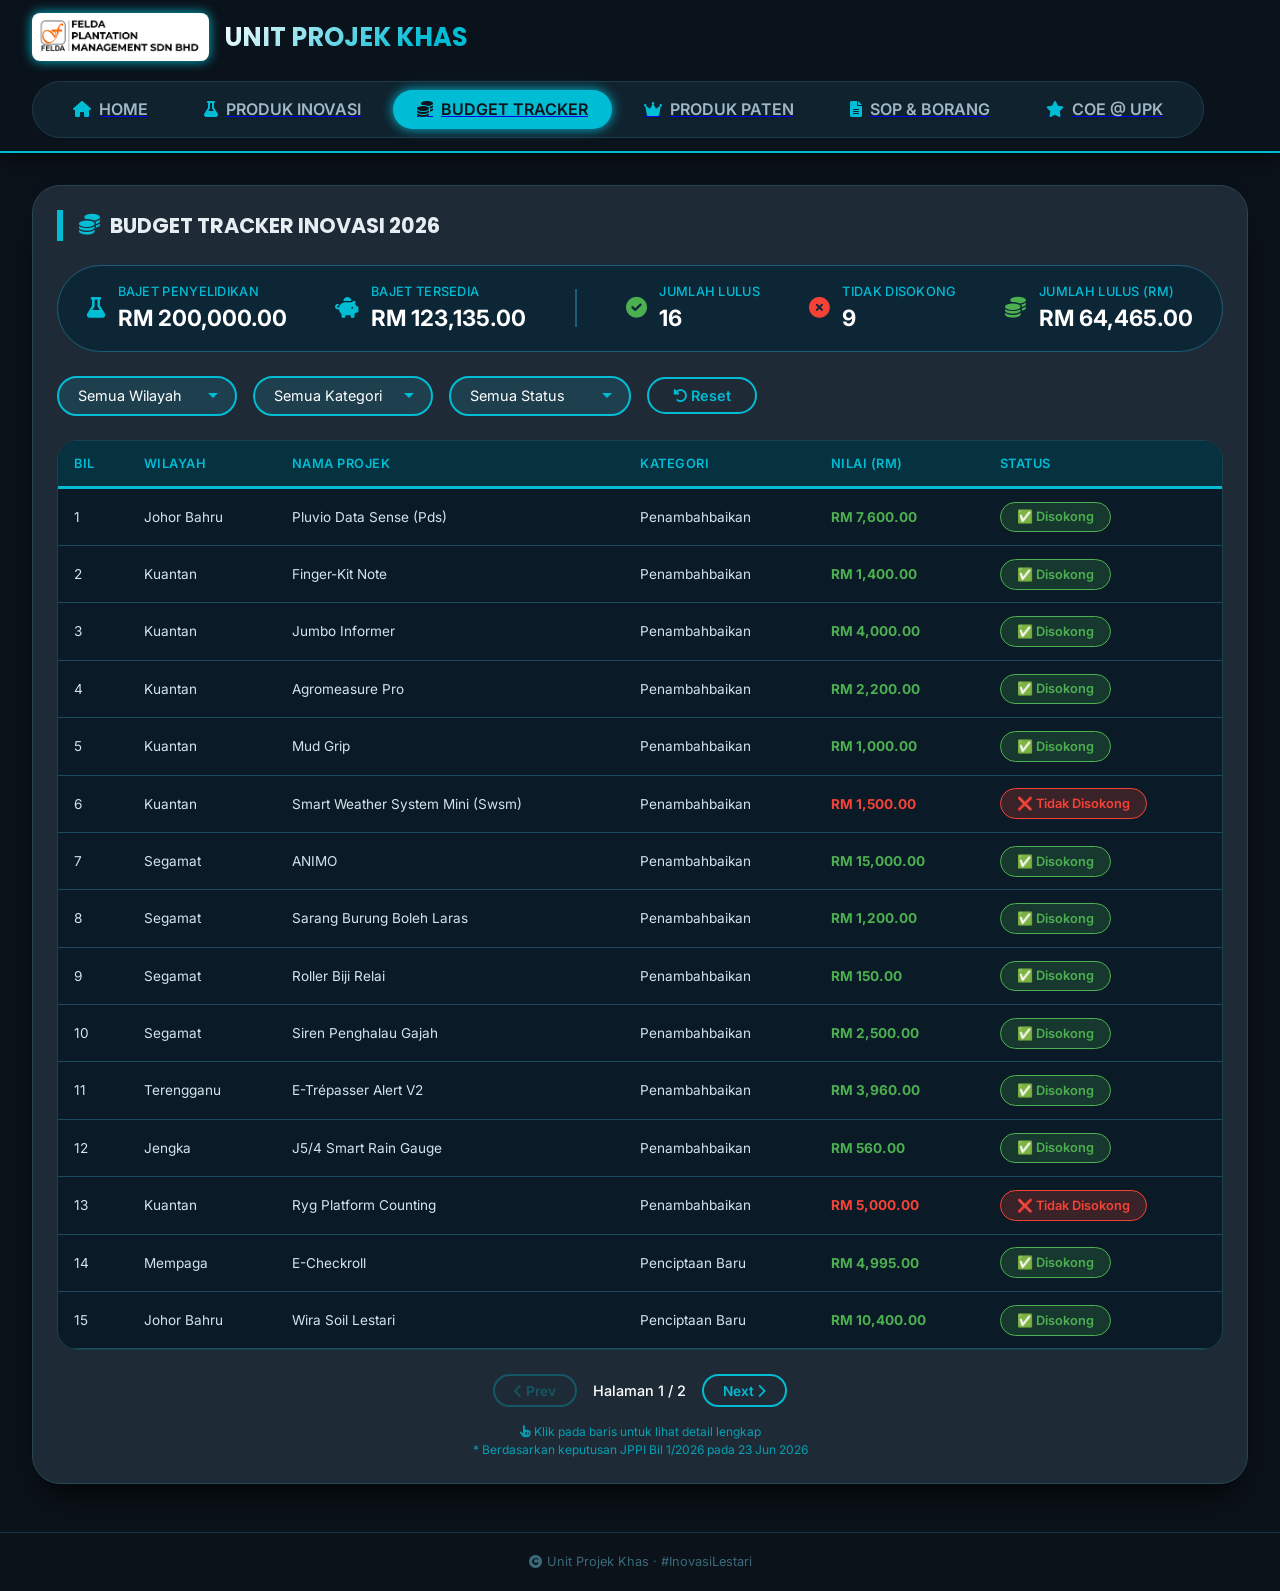
==== projek-khas/budget.html @ f66738db "Update budget.html" ====
<!DOCTYPE html>
<html lang="en">
<head>
    <!-- Favicon dalam folder image/ -->
    <link rel="icon" type="image/x-icon" href="image/favicon.ico">
    <link rel="shortcut icon" href="image/favicon.ico">
    <link rel="apple-touch-icon" sizes="180x180" href="image/apple-touch-icon.png">
    <link rel="icon" type="image/png" sizes="32x32" href="image/favicon-32x32.png">
    <link rel="icon" type="image/png" sizes="16x16" href="image/favicon-16x16.png">
    <link rel="manifest" href="image/site.webmanifest">

    <meta charset="UTF-8">
    <meta name="viewport" content="width=device-width, initial-scale=1.0, maximum-scale=5.0, user-scalable=yes">
    <title>Budget Tracker · Unit Projek Khas</title>
    
    <!-- Font Awesome 6 -->
    <link rel="stylesheet" href="https://cdnjs.cloudflare.com/ajax/libs/font-awesome/6.0.0-beta3/css/all.min.css">
    <!-- Google Fonts -->
    <link href="https://fonts.googleapis.com/css2?family=Inter:opsz,wght@14..32,400;14..32,500;14..32,600;14..32,700&family=Poppins:wght@500;600;700&display=swap" rel="stylesheet">
    
    <style>
        /* ========== RESET & ROOT ========== */
        * {
            margin: 0;
            padding: 0;
            box-sizing: border-box;
        }

        :root {
            --cyan: #00bcd4;
            --cyan-light: #4dd0e1;
            --carbon: #0f1a24;
            --carbon-light: #1e2b36;
            --white: #ffffff;
            --green: #4caf50;
            --red: #f44336;
        }

        body {
            font-family: 'Inter', sans-serif;
            background-color: #0b1219;
            color: #e6edf3;
            line-height: 1.5;
            min-height: 100vh;
            display: flex;
            flex-direction: column;
        }

        /* ========== SCROLLBAR ========== */
        ::-webkit-scrollbar { width: 6px; height: 6px; }
        ::-webkit-scrollbar-track { background: #1a2833; }
        ::-webkit-scrollbar-thumb { background: var(--cyan); border-radius: 10px; }

        /* ========== HEADER (STICKY) - SAMA SEPERTI INDEX ========== */
        .navbar {
            background: #0b141c;
            padding: 0.8rem 2rem;
            border-bottom: 2px solid var(--cyan);
            display: flex;
            align-items: center;
            justify-content: space-between;
            flex-wrap: wrap;
            box-shadow: 0 4px 20px rgba(0,0,0,0.6);
            position: sticky;
            top: 0;
            z-index: 1000;
            backdrop-filter: blur(8px);
            background-color: rgba(11, 20, 28, 0.95);
            gap: 20px;
        }
        
        .logo-area {
            display: flex;
            align-items: center;
            gap: 15px;
            flex-shrink: 0;
        }
        .logo-img {
            height: 48px;
            width: auto;
            filter: drop-shadow(0 0 6px var(--cyan));
            border-radius: 8px;
            background: white;
            padding: 4px;
            object-fit: contain;
        }
        .title-unit {
            font-family: 'Poppins', sans-serif;
            font-weight: 700;
            font-size: 1.6rem;
            background: linear-gradient(135deg, #fff 0%, var(--cyan) 80%);
            -webkit-background-clip: text;
            -webkit-text-fill-color: transparent;
            white-space: nowrap;
        }

        /* ========== NAVIGATION TABS ========== */
        .nav-tabs {
            display: flex;
            gap: 8px;
            background: #10222e;
            padding: 0.5rem 1rem;
            border-radius: 48px;
            border: 1px solid #1e3b4a;
            flex-wrap: wrap;
        }
        .nav-btn {
            background: transparent;
            border: none;
            color: #a0b8c5;
            font-weight: 600;
            font-size: 1rem;
            padding: 0.6rem 1.5rem;
            border-radius: 40px;
            cursor: pointer;
            transition: 0.2s;
            display: flex;
            align-items: center;
            gap: 8px;
            white-space: nowrap;
            font-family: 'Inter', sans-serif;
        }
        .nav-btn i {
            color: var(--cyan);
        }
        .nav-btn.active {
            background: var(--cyan);
            color: #0b141c;
            box-shadow: 0 0 12px #00bcd4;
        }
        .nav-btn.active i {
            color: #0b141c;
        }
        .nav-btn:hover:not(.active) {
            color: #fff;
        }

        /* ========== MAIN CONTAINER ========== */
        .main-container {
            flex: 1;
            padding: 2rem 2rem 1.5rem;
            max-width: 1600px;
            margin: 0 auto;
            width: 100%;
        }

        /* ========== CARD ========== */
        .card {
            background: var(--carbon-light);
            border-radius: 28px;
            padding: 1.5rem;
            border: 1px solid #264653;
            box-shadow: 0 20px 30px -10px rgba(0,0,0,0.7);
            margin-bottom: 1.5rem;
        }
        .card-title {
            font-size: 1.3rem;
            font-weight: 700;
            margin-bottom: 1.5rem;
            display: flex;
            align-items: center;
            gap: 10px;
            border-left: 6px solid var(--cyan);
            padding-left: 1rem;
            font-family: 'Poppins', sans-serif;
        }
        .card-title i { color: var(--cyan); }

        /* ===== STATS BADGE ===== */
        .stats-badge {
            background: #0c2635;
            border-radius: 60px;
            padding: 1rem 1.8rem;
            margin-bottom: 1.5rem;
            display: flex;
            justify-content: space-between;
            align-items: center;
            flex-wrap: wrap;
            gap: 1rem 1.5rem;
            border: 1px solid #1b5e7a;
        }

        .stat-item {
            display: flex;
            align-items: center;
            gap: 0.8rem;
        }

        .stat-value {
            font-size: 1.4rem;
            font-weight: 700;
            color: #fff;
            font-family: 'Inter', sans-serif;
        }

        .stat-label {
            color: var(--cyan);
            font-size: 0.8rem;
            font-weight: 500;
            text-transform: uppercase;
            letter-spacing: 0.3px;
        }

        .stat-separator {
            width: 2px;
            height: 38px;
            background: #1b5e7a;
        }

        .status-badge {
            padding: 0.3rem 1rem;
            border-radius: 30px;
            font-weight: 600;
            font-size: 0.8rem;
            display: inline-flex;
            align-items: center;
            gap: 0.5rem;
        }
        
        .status-badge.lulus {
            background: rgba(76, 175, 80, 0.2);
            color: var(--green);
            border: 1px solid var(--green);
        }
        
        .status-badge.tidak {
            background: rgba(244, 67, 54, 0.2);
            color: var(--red);
            border: 1px solid var(--red);
        }

        .amount {
            font-weight: 700;
            color: var(--cyan);
            font-family: 'Inter', sans-serif;
        }
        
        .amount-lulus {
            font-weight: 700;
            color: var(--green);
            font-family: 'Inter', sans-serif;
        }
        
        .amount-tidak {
            font-weight: 700;
            color: var(--red);
            font-family: 'Inter', sans-serif;
        }

        /* ===== FILTER ROW ===== */
        .filter-row {
            display: flex;
            gap: 1rem;
            flex-wrap: wrap;
            margin-bottom: 1.5rem;
            align-items: center;
        }

        .filter-select {
            background: #1e3f4e;
            border: 2px solid var(--cyan);
            color: #fff;
            padding: 0.6rem 2rem 0.6rem 1.2rem;
            border-radius: 40px;
            font-size: 0.9rem;
            cursor: pointer;
            min-width: 180px;
            font-family: 'Inter', sans-serif;
            appearance: none;
            background-image: url("data:image/svg+xml,%3Csvg xmlns='http://www.w3.org/2000/svg' width='12' height='12' viewBox='0 0 12 12'%3E%3Cpath fill='%2300bcd4' d='M6 8L1 3h10z'/%3E%3C/svg%3E");
            background-repeat: no-repeat;
            background-position: right 1rem center;
        }

        .filter-select option {
            background: #0f1f2b;
            color: #fff;
        }

        .filter-reset {
            background: transparent;
            border: 2px solid var(--cyan);
            color: var(--cyan);
            padding: 0.5rem 1.5rem;
            border-radius: 40px;
            cursor: pointer;
            font-weight: 600;
            font-size: 0.9rem;
            font-family: 'Inter', sans-serif;
            transition: 0.2s;
        }

        .filter-reset:hover {
            background: var(--cyan);
            color: #0b141c;
        }

        /* ===== TABLE ===== */
        .table-responsive {
            overflow-x: auto;
            background: #0a1a26;
            border-radius: 20px;
            border: 1px solid #1a4050;
        }

        table {
            width: 100%;
            border-collapse: collapse;
            font-size: 0.85rem;
            min-width: 900px;
            cursor: pointer;
        }

        th {
            background: #06313f;
            color: var(--cyan);
            padding: 0.8rem 1rem;
            text-align: left;
            font-weight: 600;
            font-size: 0.8rem;
            text-transform: uppercase;
            letter-spacing: 0.5px;
            border-bottom: 3px solid var(--cyan);
        }

        td {
            padding: 0.8rem 1rem;
            border-bottom: 1px solid #1d4b5e;
            color: #d4e4ed;
            font-size: 0.85rem;
        }

        tr:hover td {
            background: #1b4050;
        }

        /* ===== PAGINATION ===== */
        .pagination {
            display: flex;
            justify-content: center;
            align-items: center;
            gap: 1rem;
            margin-top: 1.5rem;
        }

        .pagination-btn {
            background: transparent;
            border: 2px solid var(--cyan);
            color: var(--cyan);
            padding: 0.4rem 1.2rem;
            border-radius: 30px;
            cursor: pointer;
            font-weight: 600;
            font-size: 0.85rem;
            font-family: 'Inter', sans-serif;
            transition: 0.2s;
        }

        .pagination-btn:hover:not(:disabled) {
            background: var(--cyan);
            color: #0b141c;
        }

        .pagination-btn:disabled {
            opacity: 0.3;
            cursor: not-allowed;
        }

        .pagination-info {
            color: #fff;
            font-weight: 500;
            font-size: 0.9rem;
        }

        /* ===== POPUP DETAIL ===== */
        .popup-overlay {
            position: fixed;
            top: 0;
            left: 0;
            width: 100%;
            height: 100%;
            background-color: rgba(0, 0, 0, 0.85);
            backdrop-filter: blur(5px);
            z-index: 2000;
            display: none;
            align-items: center;
            justify-content: center;
            padding: 1rem;
        }

        .popup-card {
            background: linear-gradient(145deg, #0b2635, #123645);
            border: 2px solid var(--cyan);
            border-radius: 30px;
            width: 100%;
            max-width: 550px;
            max-height: 85vh;
            overflow-y: auto;
            box-shadow: 0 30px 50px rgba(0, 188, 212, 0.25);
            position: relative;
        }

        .popup-header {
            position: sticky;
            top: 0;
            background: linear-gradient(145deg, #0b2635, #123645);
            padding: 1.2rem 1.5rem;
            border-bottom: 2px solid var(--cyan);
            border-radius: 28px 28px 0 0;
            display: flex;
            justify-content: space-between;
            align-items: center;
            z-index: 10;
        }

        .popup-header h3 {
            color: var(--cyan);
            font-size: 1.2rem;
            margin: 0;
            padding-right: 2rem;
            font-family: 'Poppins', sans-serif;
        }

        .popup-close {
            background: transparent;
            border: none;
            color: #fff;
            font-size: 1.8rem;
            cursor: pointer;
            transition: 0.2s;
            line-height: 1;
            padding: 0.3rem;
            border-radius: 50%;
            width: 36px;
            height: 36px;
            display: flex;
            align-items: center;
            justify-content: center;
        }

        .popup-close:hover {
            color: var(--cyan);
            background: rgba(0, 188, 212, 0.1);
            transform: scale(1.05);
        }

        .popup-body {
            padding: 1.5rem;
        }

        .detail-row {
            margin-bottom: 1rem;
            padding-bottom: 0.8rem;
            border-bottom: 1px solid #1c5568;
        }

        .detail-row:last-child {
            border-bottom: none;
            margin-bottom: 0;
            padding-bottom: 0;
        }

        .detail-label {
            font-size: 0.7rem;
            color: var(--cyan);
            text-transform: uppercase;
            letter-spacing: 0.5px;
            margin-bottom: 0.3rem;
            display: flex;
            align-items: center;
            gap: 5px;
            font-weight: 600;
        }

        .detail-value {
            font-weight: 500;
            font-size: 0.95rem;
            line-height: 1.6;
            color: #e0edf5;
        }

        .btn-popup-tutup {
            background: var(--cyan);
            color: #0b141c;
            border: none;
            padding: 0.7rem 2rem;
            border-radius: 40px;
            font-weight: 700;
            cursor: pointer;
            margin-top: 1rem;
            width: 100%;
            transition: 0.2s;
            font-size: 0.95rem;
            font-family: 'Inter', sans-serif;
        }

        .btn-popup-tutup:hover {
            background: transparent;
            color: var(--cyan);
            border: 2px solid var(--cyan);
        }

        .popup-card::-webkit-scrollbar {
            width: 6px;
        }
        .popup-card::-webkit-scrollbar-track {
            background: #1a2833;
            border-radius: 10px;
        }
        .popup-card::-webkit-scrollbar-thumb {
            background: var(--cyan);
            border-radius: 10px;
        }

        /* ===== FOOTER ===== */
        footer {
            text-align: center;
            padding: 1.2rem;
            border-top: 1px solid #1a3645;
            color: #3a6a7a;
            font-size: 0.8rem;
        }

        /* ===== RESPONSIVE ===== */
        @media screen and (max-width: 768px) {
            .navbar {
                padding: 0.6rem 1rem;
            }
            .logo-img {
                height: 36px;
            }
            .title-unit {
                font-size: 1rem;
            }
            .nav-tabs {
                overflow-x: auto;
                flex-wrap: nowrap;
                padding: 0.4rem 0.8rem;
            }
            .nav-btn {
                font-size: 0.8rem;
                padding: 0.4rem 1rem;
            }
            .main-container {
                padding: 1rem 0.8rem;
            }
            .card {
                padding: 1rem;
                margin-bottom: 1rem;
            }
            .stats-badge {
                padding: 0.8rem 1rem;
                border-radius: 30px;
                gap: 0.5rem;
            }
            .stat-value {
                font-size: 1.1rem;
            }
            .stat-label {
                font-size: 0.65rem;
            }
            .stat-separator {
                display: none;
            }
            .card-title {
                font-size: 1.1rem;
            }
            .filter-select {
                min-width: 140px;
                font-size: 0.8rem;
                padding: 0.5rem 1.8rem 0.5rem 1rem;
            }
            table {
                font-size: 0.75rem;
                min-width: 700px;
            }
            th, td {
                padding: 0.5rem 0.6rem;
            }
            .popup-card {
                max-width: 95%;
                margin: 0.5rem;
            }
        }
    </style>
</head>
<body>
<div class="app-wrapper">
    <!-- ===== NAVBAR (SAMA SEPERTI INDEX) ===== -->
    <div class="navbar">
        <div class="logo-area">
            <img class="logo-img" src="image/logo-fpm.png" alt="Logo" onerror="this.src='https://via.placeholder.com/48x48/00bcd4/ffffff?text=UPK';">
            <span class="title-unit">UNIT PROJEK KHAS</span>
        </div>
        <div class="nav-tabs">
            <a href="index.html"><button class="nav-btn"><i class="fas fa-home"></i> HOME</button></a>
            <a href="inovasi.html"><button class="nav-btn"><i class="fas fa-flask"></i> PRODUK INOVASI</button></a>
            <a href="budget.html"><button class="nav-btn active"><i class="fas fa-coins"></i> BUDGET TRACKER</button></a>
            <a href="paten.html"><button class="nav-btn"><i class="fas fa-crown"></i> PRODUK PATEN</button></a>
            <a href="sop.html"><button class="nav-btn"><i class="fas fa-file-alt"></i> SOP & BORANG</button></a>
            <a href="coe.html"><button class="nav-btn"><i class="fas fa-star"></i> COE @ UPK</button></a>
        </div>
    </div>

    <!-- ===== POPUP DETAIL ===== -->
    <div id="detailPopup" class="popup-overlay">
        <div class="popup-card" id="detailPopupContent"></div>
    </div>

    <!-- ===== MAIN ===== -->
    <div class="main-container">
        <div class="card">
            <div class="card-title"><i class="fas fa-coins"></i> BUDGET TRACKER INOVASI 2026</div>

            <!-- Stats -->
            <div class="stats-badge">
                <div class="stat-item">
                    <i class="fas fa-flask" style="color: var(--cyan); font-size: 1.3rem;"></i>
                    <div>
                        <div class="stat-label">Bajet Penyelidikan</div>
                        <div class="stat-value">RM 200,000.00</div>
                    </div>
                </div>
                <div class="stat-item">
                    <i class="fas fa-piggy-bank" style="color: var(--cyan); font-size: 1.3rem;"></i>
                    <div>
                        <div class="stat-label">Bajet Tersedia</div>
                        <div class="stat-value" id="bajetTersedia">RM 168,473.84</div>
                    </div>
                </div>
                <div class="stat-separator"></div>
                <div class="stat-item">
                    <i class="fas fa-check-circle" style="color: var(--green); font-size: 1.3rem;"></i>
                    <div>
                        <div class="stat-label">Jumlah Lulus</div>
                        <div class="stat-value" id="totalLulus">0</div>
                    </div>
                </div>
                <div class="stat-item">
                    <i class="fas fa-times-circle" style="color: var(--red); font-size: 1.3rem;"></i>
                    <div>
                        <div class="stat-label">Tidak Disokong</div>
                        <div class="stat-value" id="totalTidak">0</div>
                    </div>
                </div>
                <div class="stat-item">
                    <i class="fas fa-coins" style="color: var(--green); font-size: 1.3rem;"></i>
                    <div>
                        <div class="stat-label">Jumlah Lulus (RM)</div>
                        <div class="stat-value" id="totalBudgetLulus">RM 0</div>
                    </div>
                </div>
            </div>

            <!-- Filters -->
            <div class="filter-row">
                <select id="wilayahFilter" class="filter-select">
                    <option value="SEMUA">Semua Wilayah</option>
                </select>
                <select id="kategoriFilter" class="filter-select">
                    <option value="SEMUA">Semua Kategori</option>
                    <option value="Penambahbaikan">Penambahbaikan</option>
                    <option value="Penciptaan Baru">Penciptaan Baru</option>
                </select>
                <select id="statusFilter" class="filter-select">
                    <option value="SEMUA">Semua Status</option>
                    <option value="Disokong">✅ Disokong</option>
                    <option value="Tidak Disokong">❌ Tidak Disokong</option>
                </select>
                <button class="filter-reset" onclick="resetFilters()"><i class="fas fa-undo-alt"></i> Reset</button>
            </div>

            <!-- Table -->
            <div class="table-responsive">
                <table>
                    <thead>
                        <tr>
                            <th>Bil</th>
                            <th>Wilayah</th>
                            <th>Nama Projek</th>
                            <th>Kategori</th>
                            <th>Nilai (RM)</th>
                            <th>Status</th>
                        </tr>
                    </thead>
                    <tbody id="budgetTableBody"></tbody>
                </table>
            </div>

            <!-- Pagination -->
            <div class="pagination">
                <button class="pagination-btn" id="prevPage" onclick="changePage(-1)" disabled><i class="fas fa-chevron-left"></i> Prev</button>
                <span class="pagination-info" id="pageInfo">Halaman 1 / 1</span>
                <button class="pagination-btn" id="nextPage" onclick="changePage(1)">Next <i class="fas fa-chevron-right"></i></button>
            </div>

            <p style="text-align: center; margin-top: 1rem; color: var(--cyan); font-size: 0.75rem; opacity: 0.8;">
                <i class="fas fa-hand-pointer"></i> Klik pada baris untuk lihat detail lengkap<br>
                * Berdasarkan keputusan JPPI Bil 1/2026 pada 23 Jun 2026
            </p>
        </div>
    </div>

    <footer>
        <i class="fas fa-copyright"></i> Unit Projek Khas · #InovasiLestari
    </footer>
</div>

<script>
    // ===== BAJET =====
    const BAJET_PENYELIDIKAN = 200000;
    const KOS_UBAHSUAI = 12400;
    const BAJET_TERSEDIA = BAJET_PENYELIDIKAN - KOS_UBAHSUAI;

    // ===== DATA (25 PRODUK) =====
    // Berdasarkan JPPI Bil 1/2026
    // 16 Disokong, 9 Tidak Disokong
    const budgetData = [
        // ===== PENAMBAHBAIKAN =====
        // DISOKONG (11)
        { bil: 1, wilayah: "Johor Bahru", projek: "Pluvio Data Sense (Pds)", kategori: "Penambahbaikan", amount: 7600, status: "Disokong", inventor: "Pluvio Team", rancangan: "Fpmsb Gugusan Tenggaroh", objektif: "Meningkatkan Kecekapan Pengurusan - Memantau Paras Air Hujan Secara Automatik - Merekod Secara Automatik Dan Sensor Alarm Automatik" },
        { bil: 2, wilayah: "Kuantan", projek: "Finger-Kit Note", kategori: "Penambahbaikan", amount: 1400, status: "Disokong", inventor: "Finger-kit Team", rancangan: "Bukit Kuantan", objektif: "Menambah Nilai Penyelia Ladang Dari Sudut Pandang Masyarakat Sekaligus Meninggikan Imej Syarikat." },
        { bil: 3, wilayah: "Kuantan", projek: "Jumbo Informer", kategori: "Penambahbaikan", amount: 4000, status: "Disokong", inventor: "Jumbo Team", rancangan: "Bukit Kuantan", objektif: "Mengesan Kehadiran Gajah Liar Lebih Awal, Menghantar Amaran Segera, Mengurangkan Kerosakan Pokok Sawit" },
        { bil: 4, wilayah: "Kuantan", projek: "Agromeasure Pro", kategori: "Penambahbaikan", amount: 2200, status: "Disokong", inventor: "Agromeasure Team", rancangan: "Bukit Kuantan/Sg. Panching Timur", objektif: "Alat Pengukuran Pelbagai Fungsi untuk Kegunaan Operasi Ladang, Menyeragamkan Kaedah Semakan Kerja Infrastruktur Ladang" },
        { bil: 5, wilayah: "Kuantan", projek: "Mud Grip", kategori: "Penambahbaikan", amount: 1000, status: "Disokong", inventor: "Mud Grip Team", rancangan: "Fpm Selancar 4/5", objektif: "Penyelesaian Praktikal Dan Kos Efektif Bagi Meningkatkan Kelancaran Operasi Pengangkutan" },
        { bil: 6, wilayah: "Kuantan", projek: "Smart Weather System Mini (Swsm)", kategori: "Penambahbaikan", amount: 1500, status: "Tidak Disokong", inventor: "Smart Weather Team", rancangan: "Agropolitan", objektif: "Mewujudkan Sistem Pemantauan Cuaca Di Ladang Secara Lebih Sistematik Dan Automatik Serta Informasi Terus Ke Telefon" },
        { bil: 7, wilayah: "Segamat", projek: "ANIMO", kategori: "Penambahbaikan", amount: 15000, status: "Disokong", inventor: "ANIMO Team", rancangan: "ULU DENGAR", objektif: "Memberi Maklumat Awal Kemasukan Haiwan Liar" },
        { bil: 8, wilayah: "Segamat", projek: "Sarang Burung Boleh Laras", kategori: "Penambahbaikan", amount: 1200, status: "Disokong", inventor: "Sarang Team", rancangan: "NITAR 1", objektif: "Memudahkan Kerja Bancian Dan Penjagaan" },
        { bil: 9, wilayah: "Segamat", projek: "Roller Biji Relai", kategori: "Penambahbaikan", amount: 150, status: "Disokong", inventor: "Roller Team", rancangan: "fpmsb lenga", objektif: "Meningkatkan kecekapan mengutip biji relai" },
        { bil: 10, wilayah: "Segamat", projek: "Siren Penghalau Gajah", kategori: "Penambahbaikan", amount: 2500, status: "Disokong", inventor: "Seren Team", rancangan: "FPMSB KAHANG TIMUR", objektif: "Mengurangkan Kemasukan Gajah Ke Dalam Ladang" },
        { bil: 11, wilayah: "Terengganu", projek: "E-Trépasser Alert V2", kategori: "Penambahbaikan", amount: 3960, status: "Disokong", inventor: "E-trespasser Team", rancangan: "Fpmsb Bukit Bading", objektif: "Meningkatkan Keselamatan Dan Mengurangkan Risiko Kehilangan Hasil Sawit Di Dalam Kawasan Ladang Felda" },
        { bil: 12, wilayah: "Jengka", projek: "J5/4 Smart Rain Gauge", kategori: "Penambahbaikan", amount: 560, status: "Disokong", inventor: "J5/4 Team", rancangan: "JENGKA 5/4", objektif: "Mengukur jumlah Hujan Secara Automatik. Pemantauan Data Hujan Secara Langsung Tanpa Periksa Manual." },
        { bil: 13, wilayah: "Kuantan", projek: "Ryg Platform Counting", kategori: "Penambahbaikan", amount: 5000, status: "Tidak Disokong", inventor: "Ryg Team", rancangan: "Fpm Selancar 4/5", objektif: "Transformasi Digital Bagi Meningkatkan Kecekapan, Ketepatan Dan Ketelusan Pengurusan Hasil Tuaian Ladang Kelapa Sawit." },
        
        // ===== PENCIPTAAN BARU =====
        // DISOKONG (5)
        { bil: 14, wilayah: "Mempaga", projek: "E-Checkroll", kategori: "Penciptaan Baru", amount: 4995, status: "Disokong", inventor: "E-checkroll Team", rancangan: "Fpmsb Lurah Bilut", objektif: "Alternatif Kepada Buku Pocket Checkroll - Paperless - Pengisian & Semakan Masa Nyata (Online) - Atas Talian - Penjimatan Kos Cetakan Buku Pocket Checkroll" },
        { bil: 15, wilayah: "Johor Bahru", projek: "Wira Soil Lestari", kategori: "Penciptaan Baru", amount: 10400, status: "Disokong", inventor: "Wira Team", rancangan: "Gugusan Air Tawar", objektif: "Menentukan Siri Tanah Di Ladang Bagi Penetapan Syp. - Menentukan Ph Tanah. - Elemen Kandungan Tanah - Pengurusan Tanah. - Kelas Tanah" },
        { bil: 16, wilayah: "Kuantan", projek: "Bailey Bridge", kategori: "Penciptaan Baru", amount: 5000, status: "Disokong", inventor: "Bailey Team", rancangan: "Fpm Selancar 4/5", objektif: "Meningkatkan Kelancaran Operasi, Keselamatan Pengguna Laluan, Serta Keberkesanan Pengurusan Logistik Ladang" },
        { bil: 17, wilayah: "Kuantan", projek: "Spy Cam Bbc", kategori: "Penciptaan Baru", amount: 4000, status: "Disokong", inventor: "Spy Cam Team", rancangan: "Fpm Selancar 4/5", objektif: "Meningkatkan Ketepatan, Kecekapan Dan Kebolehpercayaan Proses Bancian Tandan Hitam Buah Sawit" },
        { bil: 18, wilayah: "Kuantan", projek: "Agro Bait Box Cencus (Abc)", kategori: "Penciptaan Baru", amount: 500, status: "Disokong", inventor: "Agro Team", rancangan: "Agropolitan", objektif: "Mengenalpasti Jenis, Saiz, Populasi Dan Membasmi Tikus Di Ladang" },
        
        // TIDAK DISOKONG (7)
        { bil: 19, wilayah: "Kuantan", projek: "Agro Water Level", kategori: "Penciptaan Baru", amount: 2500, status: "Tidak Disokong", inventor: "Agro Water Team", rancangan: "Fpmsb Agropolitan Tg. Batu", objektif: "Memantau Dan Mengawal Paras Air Serta Ph Air Secara Berterusan Dan Meningkatkan Hasil Ladang" },
        { bil: 20, wilayah: "Segamat", projek: "Rootex (Root Extraction Tool)", kategori: "Penciptaan Baru", amount: 850, status: "Tidak Disokong", inventor: "Rootex Team", rancangan: "Fpmsb Maokil 1", objektif: "Jimat Dan Mudah - Alat Mesra Pengguna - Alternatif Murah Dan Tahan Lama - Mengurangan Kebergantungan Pada Racun Rumpai" },
        { bil: 21, wilayah: "Segamat", projek: "Eogs (Eco Owl Guard System)", kategori: "Penciptaan Baru", amount: 96.16, status: "Tidak Disokong", inventor: "Eogs Team", rancangan: "Fpmsb Medoi", objektif: "Menggunakan Alatan Recording Sound Sistem Untuk Memikat Burung Pungguk Menginap Di Sarang." },
        { bil: 22, wilayah: "Raja Alias", projek: "Fertilizer Box", kategori: "Penciptaan Baru", amount: 2080, status: "Tidak Disokong", inventor: "Fertilizer Team", rancangan: "Fpmsb Serting Hilir 1,2,3", objektif: "Memudahkan Kerja Membaja Yang Menggunakan Kaedah Manual" },
        { bil: 23, wilayah: "Raja Alias", projek: "Escalator Loose Fruit Collector (ELFC)", kategori: "Penciptaan Baru", amount: 4350, status: "Tidak Disokong", inventor: "ELFC Team", rancangan: "Fpmsb Serting Hilir 1,2,3", objektif: "Memudahkan Kerja Mengangkut Biji Relai Dari Pentas Tuai Ke Atas Lori" },
        { bil: 24, wilayah: "Segamat", projek: "E-Attendance", kategori: "Penciptaan Baru", amount: 110, status: "Tidak Disokong", inventor: "Attendance Team", rancangan: "NITAR 1", objektif: "Memudahkan Pengambilan Rekod Kehadiran Pekerja Dengan Menggunakan Telefon Bimbit Pekerja" },
        { bil: 25, wilayah: "Trolak", projek: "1 Document Centre Wilayah Trolak (1DCT)", kategori: "Penciptaan Baru", amount: 5000, status: "Tidak Disokong", inventor: "1DCT Team", rancangan: "Zon Trolak / Zon Hulu Perak", objektif: "Pendigitalan Semua Rekod Kerja Harian Di Rancangan, Pemantauan Ketulusan Data Dari Rancangan" }
    ];

    // ===== VARIABLES =====
    let currentPage = 1;
    const rowsPerPage = 15;
    let filteredData = [...budgetData];

    // ===== POPUP =====
    function showDetailPopup(bil) {
        const item = budgetData.find(i => i.bil === bil);
        if (!item) return;
        const statusClass = item.status === "Disokong" ? "lulus" : "tidak";
        document.getElementById('detailPopupContent').innerHTML = `
            <div class="popup-header">
                <h3><i class="fas fa-info-circle"></i> ${item.projek}</h3>
                <button class="popup-close" onclick="closeDetailPopup()"><i class="fas fa-times"></i></button>
            </div>
            <div class="popup-body">
                <div class="detail-row">
                    <div class="detail-label"><i class="fas fa-tag"></i> Nama Projek</div>
                    <div class="detail-value">${item.projek}</div>
                </div>
                <div class="detail-row">
                    <div class="detail-label"><i class="fas fa-map-marker-alt"></i> Wilayah</div>
                    <div class="detail-value">${item.wilayah}</div>
                </div>
                <div class="detail-row">
                    <div class="detail-label"><i class="fas fa-hashtag"></i> Bil</div>
                    <div class="detail-value">${item.bil}</div>
                </div>
                <div class="detail-row">
                    <div class="detail-label"><i class="fas fa-building"></i> Rancangan</div>
                    <div class="detail-value">${item.rancangan || "Tiada maklumat"}</div>
                </div>
                <div class="detail-row">
                    <div class="detail-label"><i class="fas fa-user"></i> Inventor / Pencipta</div>
                    <div class="detail-value">${item.inventor || "Tiada maklumat"}</div>
                </div>
                <div class="detail-row">
                    <div class="detail-label"><i class="fas fa-tags"></i> Kategori</div>
                    <div class="detail-value">${item.kategori}</div>
                </div>
                <div class="detail-row">
                    <div class="detail-label"><i class="fas fa-coins"></i> Nilai Permohonan (RM)</div>
                    <div class="detail-value">RM ${item.amount.toLocaleString('ms-MY', {minimumFractionDigits: 2, maximumFractionDigits: 2})}</div>
                </div>
                <div class="detail-row">
                    <div class="detail-label"><i class="fas fa-check-circle"></i> Status</div>
                    <div class="detail-value"><span class="status-badge ${statusClass}">${item.status === "Disokong" ? "✅ Disokong" : "❌ Tidak Disokong"}</span></div>
                </div>
                <div class="detail-row">
                    <div class="detail-label"><i class="fas fa-bullseye"></i> Objektif & Matlamat</div>
                    <div class="detail-value">${item.objektif || "Tiada keterangan"}</div>
                </div>
                <button class="btn-popup-tutup" onclick="closeDetailPopup()"><i class="fas fa-times-circle"></i> Tutup</button>
            </div>
        `;
        document.getElementById('detailPopup').style.display = 'flex';
    }

    function closeDetailPopup() {
        document.getElementById('detailPopup').style.display = 'none';
    }

    // ===== FILTER =====
    function populateWilayahFilter() {
        const wilayahSet = new Set(budgetData.map(item => item.wilayah));
        const filterSelect = document.getElementById('wilayahFilter');
        Array.from(wilayahSet).sort().forEach(w => {
            const opt = document.createElement('option');
            opt.value = w;
            opt.textContent = w;
            filterSelect.appendChild(opt);
        });
    }

    // ===== RENDER =====
    function renderTable() {
        const start = (currentPage - 1) * rowsPerPage;
        const pageData = filteredData.slice(start, start + rowsPerPage);
        const tbody = document.getElementById('budgetTableBody');
        tbody.innerHTML = pageData.map(item => {
            const statusClass = item.status === "Disokong" ? "lulus" : "tidak";
            const amountClass = item.status === "Disokong" ? "amount-lulus" : "amount-tidak";
            return `
                <tr onclick="showDetailPopup(${item.bil})">
                    <td>${item.bil}</td>
                    <td>${item.wilayah}</td>
                    <td>${item.projek}</td>
                    <td>${item.kategori}</td>
                    <td class="${amountClass}">RM ${item.amount.toLocaleString('ms-MY', {minimumFractionDigits: 2, maximumFractionDigits: 2})}</td>
                    <td><span class="status-badge ${statusClass}">${item.status === "Disokong" ? "✅ Disokong" : "❌ Tidak Disokong"}</span></td>
                </tr>
            `;
        }).join('');

        const totalPages = Math.ceil(filteredData.length / rowsPerPage) || 1;
        document.getElementById('pageInfo').textContent = `Halaman ${currentPage} / ${totalPages}`;
        document.getElementById('prevPage').disabled = currentPage === 1;
        document.getElementById('nextPage').disabled = currentPage === totalPages;

        // Update stats
        const total = filteredData.length;
        const lulus = filteredData.filter(i => i.status === "Disokong").length;
        const tidak = filteredData.filter(i => i.status === "Tidak Disokong").length;
        const totalLulusAmt = filteredData.filter(i => i.status === "Disokong").reduce((s, i) => s + i.amount, 0);
        
        document.getElementById('totalLulus').textContent = lulus;
        document.getElementById('totalTidak').textContent = tidak;
        document.getElementById('totalBudgetLulus').textContent = 'RM ' + totalLulusAmt.toLocaleString('ms-MY', {minimumFractionDigits: 2, maximumFractionDigits: 2});
        document.getElementById('bajetTersedia').textContent = 'RM ' + (BAJET_TERSEDIA - totalLulusAmt).toLocaleString('ms-MY', {minimumFractionDigits: 2, maximumFractionDigits: 2});
    }

    function applyFilters() {
        const wilayah = document.getElementById('wilayahFilter').value;
        const kategori = document.getElementById('kategoriFilter').value;
        const status = document.getElementById('statusFilter').value;
        
        filteredData = budgetData.filter(item => {
            const matchWilayah = wilayah === "SEMUA" || item.wilayah === wilayah;
            const matchKategori = kategori === "SEMUA" || item.kategori === kategori;
            const matchStatus = status === "SEMUA" || item.status === status;
            return matchWilayah && matchKategori && matchStatus;
        });
        
        currentPage = 1;
        renderTable();
    }

    window.changePage = function(dir) {
        const totalPages = Math.ceil(filteredData.length / rowsPerPage);
        currentPage = Math.min(Math.max(currentPage + dir, 1), totalPages);
        renderTable();
    };

    window.resetFilters = function() {
        document.getElementById('wilayahFilter').value = "SEMUA";
        document.getElementById('kategoriFilter').value = "SEMUA";
        document.getElementById('statusFilter').value = "SEMUA";
        filteredData = [...budgetData];
        currentPage = 1;
        renderTable();
    };

    // ===== INIT =====
    document.getElementById('wilayahFilter').addEventListener('change', applyFilters);
    document.getElementById('kategoriFilter').addEventListener('change', applyFilters);
    document.getElementById('statusFilter').addEventListener('change', applyFilters);
    populateWilayahFilter();
    renderTable();

    // Expose functions
    window.showDetailPopup = showDetailPopup;
    window.closeDetailPopup = closeDetailPopup;
</script>
</body>
</html>
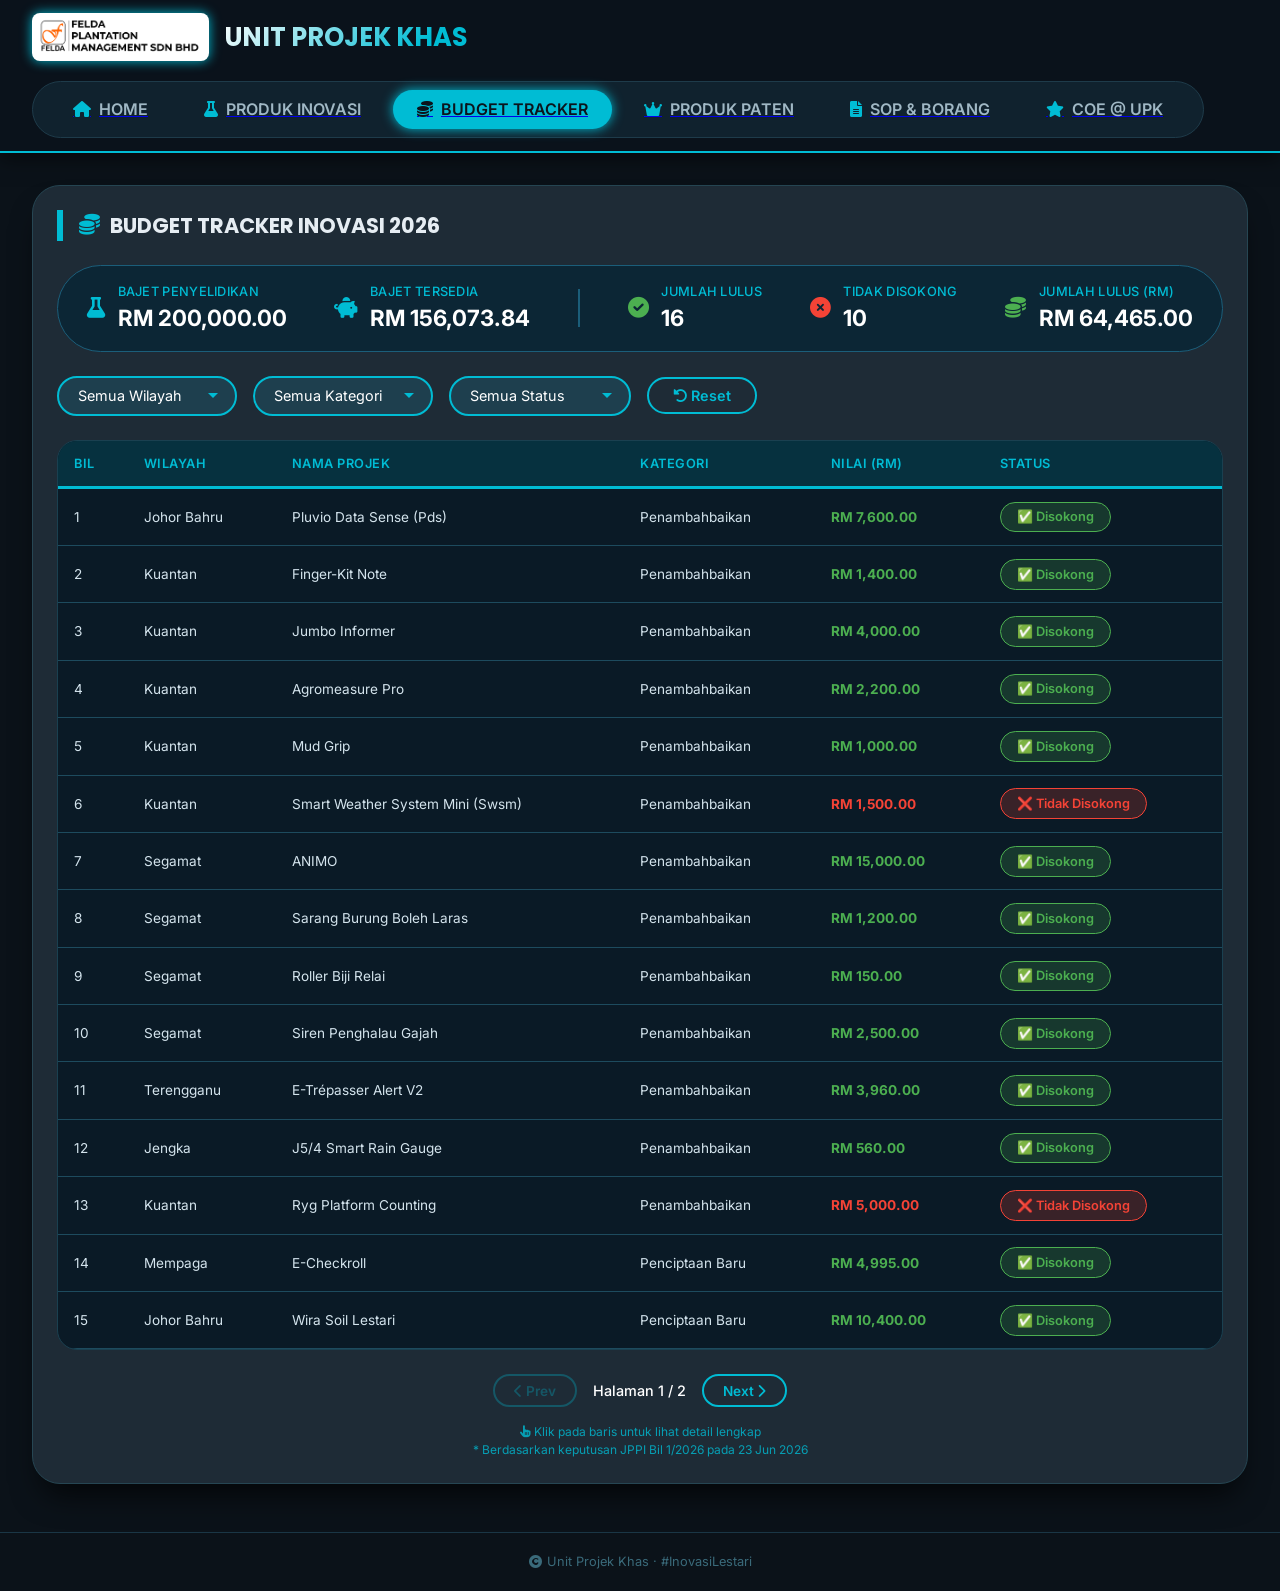
==== commit 5a88776f: "Update budget.html" ====
--- a/projek-khas/budget.html
+++ b/projek-khas/budget.html
@@ -625,7 +625,7 @@
                     <i class="fas fa-piggy-bank" style="color: var(--cyan); font-size: 1.3rem;"></i>
                     <div>
                         <div class="stat-label">Bajet Tersedia</div>
-                        <div class="stat-value" id="bajetTersedia">RM 168,473.84</div>
+                        <div class="stat-value" id="bajetTersedia">RM 156,073.84</div>
                     </div>
                 </div>
                 <div class="stat-separator"></div>
@@ -710,44 +710,45 @@
     // ===== BAJET =====
     const BAJET_PENYELIDIKAN = 200000;
     const KOS_UBAHSUAI = 12400;
-    const BAJET_TERSEDIA = BAJET_PENYELIDIKAN - KOS_UBAHSUAI;
-
-    // ===== DATA (25 PRODUK) =====
-    // Berdasarkan JPPI Bil 1/2026
-    // 16 Disokong, 9 Tidak Disokong
+    const JUMLAH_DILULUSKAN = 31526.16;
+    const BAJET_TERSEDIA = BAJET_PENYELIDIKAN - KOS_UBAHSUAI - JUMLAH_DILULUSKAN;
+
+    // ===== DATA (26 PRODUK) =====
+    // 16 Disokong, 10 Tidak Disokong
     const budgetData = [
         // ===== PENAMBAHBAIKAN =====
         // DISOKONG (11)
-        { bil: 1, wilayah: "Johor Bahru", projek: "Pluvio Data Sense (Pds)", kategori: "Penambahbaikan", amount: 7600, status: "Disokong", inventor: "Pluvio Team", rancangan: "Fpmsb Gugusan Tenggaroh", objektif: "Meningkatkan Kecekapan Pengurusan - Memantau Paras Air Hujan Secara Automatik - Merekod Secara Automatik Dan Sensor Alarm Automatik" },
-        { bil: 2, wilayah: "Kuantan", projek: "Finger-Kit Note", kategori: "Penambahbaikan", amount: 1400, status: "Disokong", inventor: "Finger-kit Team", rancangan: "Bukit Kuantan", objektif: "Menambah Nilai Penyelia Ladang Dari Sudut Pandang Masyarakat Sekaligus Meninggikan Imej Syarikat." },
-        { bil: 3, wilayah: "Kuantan", projek: "Jumbo Informer", kategori: "Penambahbaikan", amount: 4000, status: "Disokong", inventor: "Jumbo Team", rancangan: "Bukit Kuantan", objektif: "Mengesan Kehadiran Gajah Liar Lebih Awal, Menghantar Amaran Segera, Mengurangkan Kerosakan Pokok Sawit" },
-        { bil: 4, wilayah: "Kuantan", projek: "Agromeasure Pro", kategori: "Penambahbaikan", amount: 2200, status: "Disokong", inventor: "Agromeasure Team", rancangan: "Bukit Kuantan/Sg. Panching Timur", objektif: "Alat Pengukuran Pelbagai Fungsi untuk Kegunaan Operasi Ladang, Menyeragamkan Kaedah Semakan Kerja Infrastruktur Ladang" },
-        { bil: 5, wilayah: "Kuantan", projek: "Mud Grip", kategori: "Penambahbaikan", amount: 1000, status: "Disokong", inventor: "Mud Grip Team", rancangan: "Fpm Selancar 4/5", objektif: "Penyelesaian Praktikal Dan Kos Efektif Bagi Meningkatkan Kelancaran Operasi Pengangkutan" },
-        { bil: 6, wilayah: "Kuantan", projek: "Smart Weather System Mini (Swsm)", kategori: "Penambahbaikan", amount: 1500, status: "Tidak Disokong", inventor: "Smart Weather Team", rancangan: "Agropolitan", objektif: "Mewujudkan Sistem Pemantauan Cuaca Di Ladang Secara Lebih Sistematik Dan Automatik Serta Informasi Terus Ke Telefon" },
-        { bil: 7, wilayah: "Segamat", projek: "ANIMO", kategori: "Penambahbaikan", amount: 15000, status: "Disokong", inventor: "ANIMO Team", rancangan: "ULU DENGAR", objektif: "Memberi Maklumat Awal Kemasukan Haiwan Liar" },
-        { bil: 8, wilayah: "Segamat", projek: "Sarang Burung Boleh Laras", kategori: "Penambahbaikan", amount: 1200, status: "Disokong", inventor: "Sarang Team", rancangan: "NITAR 1", objektif: "Memudahkan Kerja Bancian Dan Penjagaan" },
-        { bil: 9, wilayah: "Segamat", projek: "Roller Biji Relai", kategori: "Penambahbaikan", amount: 150, status: "Disokong", inventor: "Roller Team", rancangan: "fpmsb lenga", objektif: "Meningkatkan kecekapan mengutip biji relai" },
-        { bil: 10, wilayah: "Segamat", projek: "Siren Penghalau Gajah", kategori: "Penambahbaikan", amount: 2500, status: "Disokong", inventor: "Seren Team", rancangan: "FPMSB KAHANG TIMUR", objektif: "Mengurangkan Kemasukan Gajah Ke Dalam Ladang" },
-        { bil: 11, wilayah: "Terengganu", projek: "E-Trépasser Alert V2", kategori: "Penambahbaikan", amount: 3960, status: "Disokong", inventor: "E-trespasser Team", rancangan: "Fpmsb Bukit Bading", objektif: "Meningkatkan Keselamatan Dan Mengurangkan Risiko Kehilangan Hasil Sawit Di Dalam Kawasan Ladang Felda" },
-        { bil: 12, wilayah: "Jengka", projek: "J5/4 Smart Rain Gauge", kategori: "Penambahbaikan", amount: 560, status: "Disokong", inventor: "J5/4 Team", rancangan: "JENGKA 5/4", objektif: "Mengukur jumlah Hujan Secara Automatik. Pemantauan Data Hujan Secara Langsung Tanpa Periksa Manual." },
-        { bil: 13, wilayah: "Kuantan", projek: "Ryg Platform Counting", kategori: "Penambahbaikan", amount: 5000, status: "Tidak Disokong", inventor: "Ryg Team", rancangan: "Fpm Selancar 4/5", objektif: "Transformasi Digital Bagi Meningkatkan Kecekapan, Ketepatan Dan Ketelusan Pengurusan Hasil Tuaian Ladang Kelapa Sawit." },
+        { bil: 1, wilayah: "Johor Bahru", projek: "Pluvio Data Sense (Pds)", kategori: "Penambahbaikan", amount: 7600, status: "Disokong", inventor: "Pluvio Team", rancangan: "Fpmsb Gugusan Tenggaroh", ulasan: "Praktikal dan boleh dibangunkan", objektif: "Meningkatkan Kecekapan Pengurusan - Memantau Paras Air Hujan Secara Automatik - Merekod Secara Automatik Dan Sensor Alarm Automatik" },
+        { bil: 2, wilayah: "Kuantan", projek: "Finger-Kit Note", kategori: "Penambahbaikan", amount: 1400, status: "Disokong", inventor: "Finger-kit Team", rancangan: "Bukit Kuantan", ulasan: "Praktikal dan boleh dibangunkan", objektif: "Menambah Nilai Penyelia Ladang Dari Sudut Pandang Masyarakat Sekaligus Meninggikan Imej Syarikat." },
+        { bil: 3, wilayah: "Kuantan", projek: "Jumbo Informer", kategori: "Penambahbaikan", amount: 4000, status: "Disokong", inventor: "Jumbo Team", rancangan: "Bukit Kuantan", ulasan: "Praktikal dan boleh dibangunkan", objektif: "Mengesan Kehadiran Gajah Liar Lebih Awal, Menghantar Amaran Segera, Mengurangkan Kerosakan Pokok Sawit" },
+        { bil: 4, wilayah: "Kuantan", projek: "Agromeasure Pro", kategori: "Penambahbaikan", amount: 2200, status: "Disokong", inventor: "Agromeasure Team", rancangan: "Bukit Kuantan/Sg. Panching Timur", ulasan: "Praktikal dan boleh dibangunkan", objektif: "Alat Pengukuran Pelbagai Fungsi untuk Kegunaan Operasi Ladang, Menyeragamkan Kaedah Semakan Kerja Infrastruktur Ladang" },
+        { bil: 5, wilayah: "Kuantan", projek: "Mud Grip", kategori: "Penambahbaikan", amount: 1000, status: "Disokong", inventor: "Mud Grip Team", rancangan: "Fpm Selancar 4/5", ulasan: "Praktikal dan boleh dibangunkan", objektif: "Penyelesaian Praktikal Dan Kos Efektif Bagi Meningkatkan Kelancaran Operasi Pengangkutan" },
+        { bil: 6, wilayah: "Kuantan", projek: "Smart Weather System Mini (Swsm)", kategori: "Penambahbaikan", amount: 1500, status: "Tidak Disokong", inventor: "Smart Weather Team", rancangan: "Agropolitan", ulasan: "Tidak menerajui perhitungan jowarknak", objektif: "Mewujudkan Sistem Pemantauan Cuaca Di Ladang Secara Lebih Sistematik Dan Automatik Serta Informasi Terus Ke Telefon" },
+        { bil: 7, wilayah: "Segamat", projek: "ANIMO", kategori: "Penambahbaikan", amount: 15000, status: "Disokong", inventor: "ANIMO Team", rancangan: "ULU DENGAR", ulasan: "Praktikal dan boleh dibangunkan", objektif: "Memberi Maklumat Awal Kemasukan Haiwan Liar" },
+        { bil: 8, wilayah: "Segamat", projek: "Sarang Burung Boleh Laras", kategori: "Penambahbaikan", amount: 1200, status: "Disokong", inventor: "Sarang Team", rancangan: "NITAR 1", ulasan: "Praktikal dan boleh dibangunkan", objektif: "Memudahkan Kerja Bancian Dan Penjagaan" },
+        { bil: 9, wilayah: "Segamat", projek: "Roller Biji Relai", kategori: "Penambahbaikan", amount: 150, status: "Disokong", inventor: "Roller Team", rancangan: "fpmsb lenga", ulasan: "Praktikal dan boleh dibangunkan", objektif: "Meningkatkan kecekapan mengutip biji relai" },
+        { bil: 10, wilayah: "Segamat", projek: "Siren Penghalau Gajah", kategori: "Penambahbaikan", amount: 2500, status: "Disokong", inventor: "Seren Team", rancangan: "FPMSB KAHANG TIMUR", ulasan: "Gambang tungsi dengan produk Jumbo Informer", objektif: "Mengurangkan Kemasukan Gajah Ke Dalam Ladang" },
+        { bil: 11, wilayah: "Terengganu", projek: "E-Trépasser Alert V2", kategori: "Penambahbaikan", amount: 3960, status: "Disokong", inventor: "E-trespasser Team", rancangan: "Fpmsb Bukit Bading", ulasan: "Praktikal dan boleh dibangunkan", objektif: "Meningkatkan Keselamatan Dan Mengurangkan Risiko Kehilangan Hasil Sawit Di Dalam Kawasan Ladang Felda" },
+        { bil: 12, wilayah: "Jengka", projek: "J5/4 Smart Rain Gauge", kategori: "Penambahbaikan", amount: 560, status: "Disokong", inventor: "J5/4 Team", rancangan: "JENGKA 5/4", ulasan: "Praktikal dan boleh dibangunkan", objektif: "Mengukur jumlah Hujan Secara Automatik. Pemantauan Data Hujan Secara Langsung Tanpa Periksa Manual." },
+        { bil: 13, wilayah: "Kuantan", projek: "Ryg Platform Counting", kategori: "Penambahbaikan", amount: 5000, status: "Tidak Disokong", inventor: "Ryg Team", rancangan: "Fpm Selancar 4/5", ulasan: "Tidak menerajui perhitungan jowarknak", objektif: "Transformasi Digital Bagi Meningkatkan Kecekapan, Ketepatan Dan Ketelusan Pengurusan Hasil Tuaian Ladang Kelapa Sawit." },
         
         // ===== PENCIPTAAN BARU =====
         // DISOKONG (5)
-        { bil: 14, wilayah: "Mempaga", projek: "E-Checkroll", kategori: "Penciptaan Baru", amount: 4995, status: "Disokong", inventor: "E-checkroll Team", rancangan: "Fpmsb Lurah Bilut", objektif: "Alternatif Kepada Buku Pocket Checkroll - Paperless - Pengisian & Semakan Masa Nyata (Online) - Atas Talian - Penjimatan Kos Cetakan Buku Pocket Checkroll" },
-        { bil: 15, wilayah: "Johor Bahru", projek: "Wira Soil Lestari", kategori: "Penciptaan Baru", amount: 10400, status: "Disokong", inventor: "Wira Team", rancangan: "Gugusan Air Tawar", objektif: "Menentukan Siri Tanah Di Ladang Bagi Penetapan Syp. - Menentukan Ph Tanah. - Elemen Kandungan Tanah - Pengurusan Tanah. - Kelas Tanah" },
-        { bil: 16, wilayah: "Kuantan", projek: "Bailey Bridge", kategori: "Penciptaan Baru", amount: 5000, status: "Disokong", inventor: "Bailey Team", rancangan: "Fpm Selancar 4/5", objektif: "Meningkatkan Kelancaran Operasi, Keselamatan Pengguna Laluan, Serta Keberkesanan Pengurusan Logistik Ladang" },
-        { bil: 17, wilayah: "Kuantan", projek: "Spy Cam Bbc", kategori: "Penciptaan Baru", amount: 4000, status: "Disokong", inventor: "Spy Cam Team", rancangan: "Fpm Selancar 4/5", objektif: "Meningkatkan Ketepatan, Kecekapan Dan Kebolehpercayaan Proses Bancian Tandan Hitam Buah Sawit" },
-        { bil: 18, wilayah: "Kuantan", projek: "Agro Bait Box Cencus (Abc)", kategori: "Penciptaan Baru", amount: 500, status: "Disokong", inventor: "Agro Team", rancangan: "Agropolitan", objektif: "Mengenalpasti Jenis, Saiz, Populasi Dan Membasmi Tikus Di Ladang" },
+        { bil: 14, wilayah: "Mempaga", projek: "E-Checkroll", kategori: "Penciptaan Baru", amount: 4995, status: "Disokong", inventor: "E-checkroll Team", rancangan: "Fpmsb Lurah Bilut", ulasan: "Praktikal dan boleh dibangunkan", objektif: "Alternatif Kepada Buku Pocket Checkroll - Paperless - Pengisian & Semakan Masa Nyata (Online) - Atas Talian - Penjimatan Kos Cetakan Buku Pocket Checkroll" },
+        { bil: 15, wilayah: "Johor Bahru", projek: "Wira Soil Lestari", kategori: "Penciptaan Baru", amount: 10400, status: "Disokong", inventor: "Wira Team", rancangan: "Gugusan Air Tawar", ulasan: "Praktikal dan boleh dibangunkan", objektif: "Menentukan Siri Tanah Di Ladang Bagi Penetapan Syp. - Menentukan Ph Tanah. - Elemen Kandungan Tanah - Pengurusan Tanah. - Kelas Tanah" },
+        { bil: 16, wilayah: "Kuantan", projek: "Bailey Bridge", kategori: "Penciptaan Baru", amount: 5000, status: "Disokong", inventor: "Bailey Team", rancangan: "Fpm Selancar 4/5", ulasan: "Praktikal dan boleh dibangunkan", objektif: "Meningkatkan Kelancaran Operasi, Keselamatan Pengguna Laluan, Serta Keberkesanan Pengurusan Logistik Ladang" },
+        { bil: 17, wilayah: "Kuantan", projek: "Spy Cam Bbc", kategori: "Penciptaan Baru", amount: 4000, status: "Disokong", inventor: "Spy Cam Team", rancangan: "Fpm Selancar 4/5", ulasan: "Praktikal dan boleh dibangunkan", objektif: "Meningkatkan Ketepatan, Kecekapan Dan Kebolehpercayaan Proses Bancian Tandan Hitam Buah Sawit" },
+        { bil: 18, wilayah: "Kuantan", projek: "Agro Bait Box Cencus (Abc)", kategori: "Penciptaan Baru", amount: 500, status: "Disokong", inventor: "Agro Team", rancangan: "Agropolitan", ulasan: "Praktikal dan boleh dibangunkan", objektif: "Mengenalpasti Jenis, Saiz, Populasi Dan Membasmi Tikus Di Ladang" },
         
-        // TIDAK DISOKONG (7)
-        { bil: 19, wilayah: "Kuantan", projek: "Agro Water Level", kategori: "Penciptaan Baru", amount: 2500, status: "Tidak Disokong", inventor: "Agro Water Team", rancangan: "Fpmsb Agropolitan Tg. Batu", objektif: "Memantau Dan Mengawal Paras Air Serta Ph Air Secara Berterusan Dan Meningkatkan Hasil Ladang" },
-        { bil: 20, wilayah: "Segamat", projek: "Rootex (Root Extraction Tool)", kategori: "Penciptaan Baru", amount: 850, status: "Tidak Disokong", inventor: "Rootex Team", rancangan: "Fpmsb Maokil 1", objektif: "Jimat Dan Mudah - Alat Mesra Pengguna - Alternatif Murah Dan Tahan Lama - Mengurangan Kebergantungan Pada Racun Rumpai" },
-        { bil: 21, wilayah: "Segamat", projek: "Eogs (Eco Owl Guard System)", kategori: "Penciptaan Baru", amount: 96.16, status: "Tidak Disokong", inventor: "Eogs Team", rancangan: "Fpmsb Medoi", objektif: "Menggunakan Alatan Recording Sound Sistem Untuk Memikat Burung Pungguk Menginap Di Sarang." },
-        { bil: 22, wilayah: "Raja Alias", projek: "Fertilizer Box", kategori: "Penciptaan Baru", amount: 2080, status: "Tidak Disokong", inventor: "Fertilizer Team", rancangan: "Fpmsb Serting Hilir 1,2,3", objektif: "Memudahkan Kerja Membaja Yang Menggunakan Kaedah Manual" },
-        { bil: 23, wilayah: "Raja Alias", projek: "Escalator Loose Fruit Collector (ELFC)", kategori: "Penciptaan Baru", amount: 4350, status: "Tidak Disokong", inventor: "ELFC Team", rancangan: "Fpmsb Serting Hilir 1,2,3", objektif: "Memudahkan Kerja Mengangkut Biji Relai Dari Pentas Tuai Ke Atas Lori" },
-        { bil: 24, wilayah: "Segamat", projek: "E-Attendance", kategori: "Penciptaan Baru", amount: 110, status: "Tidak Disokong", inventor: "Attendance Team", rancangan: "NITAR 1", objektif: "Memudahkan Pengambilan Rekod Kehadiran Pekerja Dengan Menggunakan Telefon Bimbit Pekerja" },
-        { bil: 25, wilayah: "Trolak", projek: "1 Document Centre Wilayah Trolak (1DCT)", kategori: "Penciptaan Baru", amount: 5000, status: "Tidak Disokong", inventor: "1DCT Team", rancangan: "Zon Trolak / Zon Hulu Perak", objektif: "Pendigitalan Semua Rekod Kerja Harian Di Rancangan, Pemantauan Ketulusan Data Dari Rancangan" }
+        // TIDAK DISOKONG (8)
+        { bil: 19, wilayah: "Johor Bahru", projek: "Tunggal Piezometer", kategori: "Penciptaan Baru", amount: 8200, status: "Tidak Disokong", inventor: "Tunggal Team", rancangan: "Fpmsb Johor Bahru", ulasan: "Tidak memenuhi kriteria JPPI", objektif: "Meningkatkan Kecekapan Pengurusan Memantau Paras Air Dalam Tanah" },
+        { bil: 20, wilayah: "Kuantan", projek: "Agro Water Level", kategori: "Penciptaan Baru", amount: 2500, status: "Tidak Disokong", inventor: "Agro Water Team", rancangan: "Fpmsb Agropolitan Tg. Batu", ulasan: "Tidak memenuhi kriteria JPPI", objektif: "Memantau Dan Mengawal Paras Air Serta Ph Air Secara Berterusan Dan Meningkatkan Hasil Ladang" },
+        { bil: 21, wilayah: "Segamat", projek: "Rootex (Root Extraction Tool)", kategori: "Penciptaan Baru", amount: 850, status: "Tidak Disokong", inventor: "Rootex Team", rancangan: "Fpmsb Maokil 1", ulasan: "Tidak memenuhi kriteria JPPI", objektif: "Jimat Dan Mudah - Alat Mesra Pengguna - Alternatif Murah Dan Tahan Lama - Mengurangan Kebergantungan Pada Racun Rumpai" },
+        { bil: 22, wilayah: "Segamat", projek: "Eogs (Eco Owl Guard System)", kategori: "Penciptaan Baru", amount: 96.16, status: "Tidak Disokong", inventor: "Eogs Team", rancangan: "Fpmsb Medoi", ulasan: "Tidak memenuhi kriteria JPPI", objektif: "Menggunakan Alatan Recording Sound Sistem Untuk Memikat Burung Pungguk Menginap Di Sarang." },
+        { bil: 23, wilayah: "Raja Alias", projek: "Fertilizer Box", kategori: "Penciptaan Baru", amount: 2080, status: "Tidak Disokong", inventor: "Fertilizer Team", rancangan: "Fpmsb Serting Hilir 1,2,3", ulasan: "Tidak memenuhi kriteria JPPI", objektif: "Memudahkan Kerja Membaja Yang Menggunakan Kaedah Manual" },
+        { bil: 24, wilayah: "Raja Alias", projek: "Escalator Loose Fruit Collector (ELFC)", kategori: "Penciptaan Baru", amount: 4350, status: "Tidak Disokong", inventor: "ELFC Team", rancangan: "Fpmsb Serting Hilir 1,2,3", ulasan: "Tidak memenuhi kriteria JPPI", objektif: "Memudahkan Kerja Mengangkut Biji Relai Dari Pentas Tuai Ke Atas Lori" },
+        { bil: 25, wilayah: "Segamat", projek: "E-Attendance", kategori: "Penciptaan Baru", amount: 110, status: "Tidak Disokong", inventor: "Attendance Team", rancangan: "NITAR 1", ulasan: "Tidak memenuhi kriteria JPPI", objektif: "Memudahkan Pengambilan Rekod Kehadiran Pekerja Dengan Menggunakan Telefon Bimbit Pekerja" },
+        { bil: 26, wilayah: "Trolak", projek: "1 Document Centre Wilayah Trolak (1DCT)", kategori: "Penciptaan Baru", amount: 5000, status: "Tidak Disokong", inventor: "1DCT Team", rancangan: "Zon Trolak / Zon Hulu Perak", ulasan: "Tidak memenuhi kriteria JPPI", objektif: "Pendigitalan Semua Rekod Kerja Harian Di Rancangan, Pemantauan Ketulusan Data Dari Rancangan" }
     ];
 
     // ===== VARIABLES =====
@@ -797,6 +798,10 @@
                 <div class="detail-row">
                     <div class="detail-label"><i class="fas fa-check-circle"></i> Status</div>
                     <div class="detail-value"><span class="status-badge ${statusClass}">${item.status === "Disokong" ? "✅ Disokong" : "❌ Tidak Disokong"}</span></div>
+                </div>
+                <div class="detail-row">
+                    <div class="detail-label"><i class="fas fa-comment"></i> Ulasan Penilaian</div>
+                    <div class="detail-value">${item.ulasan || "Tiada ulasan"}</div>
                 </div>
                 <div class="detail-row">
                     <div class="detail-label"><i class="fas fa-bullseye"></i> Objektif & Matlamat</div>
@@ -858,7 +863,7 @@
         document.getElementById('totalLulus').textContent = lulus;
         document.getElementById('totalTidak').textContent = tidak;
         document.getElementById('totalBudgetLulus').textContent = 'RM ' + totalLulusAmt.toLocaleString('ms-MY', {minimumFractionDigits: 2, maximumFractionDigits: 2});
-        document.getElementById('bajetTersedia').textContent = 'RM ' + (BAJET_TERSEDIA - totalLulusAmt).toLocaleString('ms-MY', {minimumFractionDigits: 2, maximumFractionDigits: 2});
+        document.getElementById('bajetTersedia').textContent = 'RM ' + (BAJET_TERSEDIA).toLocaleString('ms-MY', {minimumFractionDigits: 2, maximumFractionDigits: 2});
     }
 
     function applyFilters() {
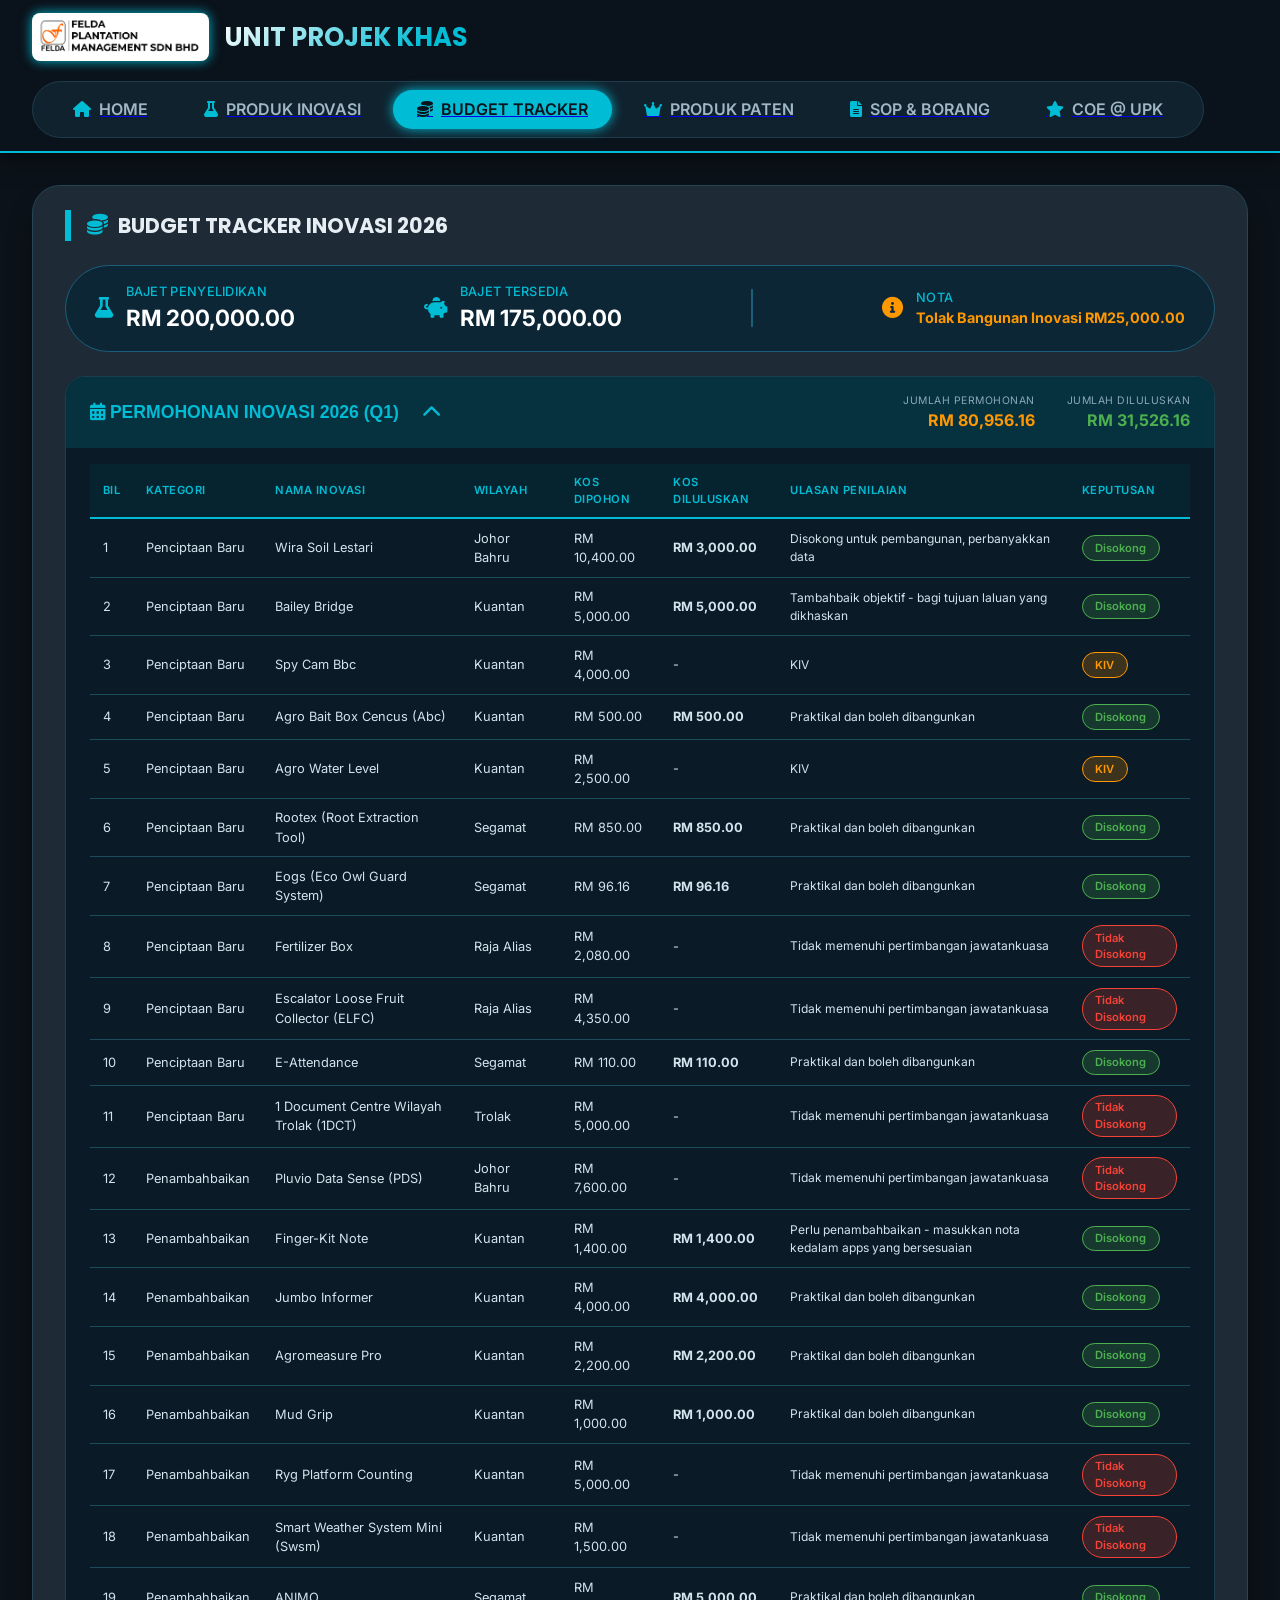
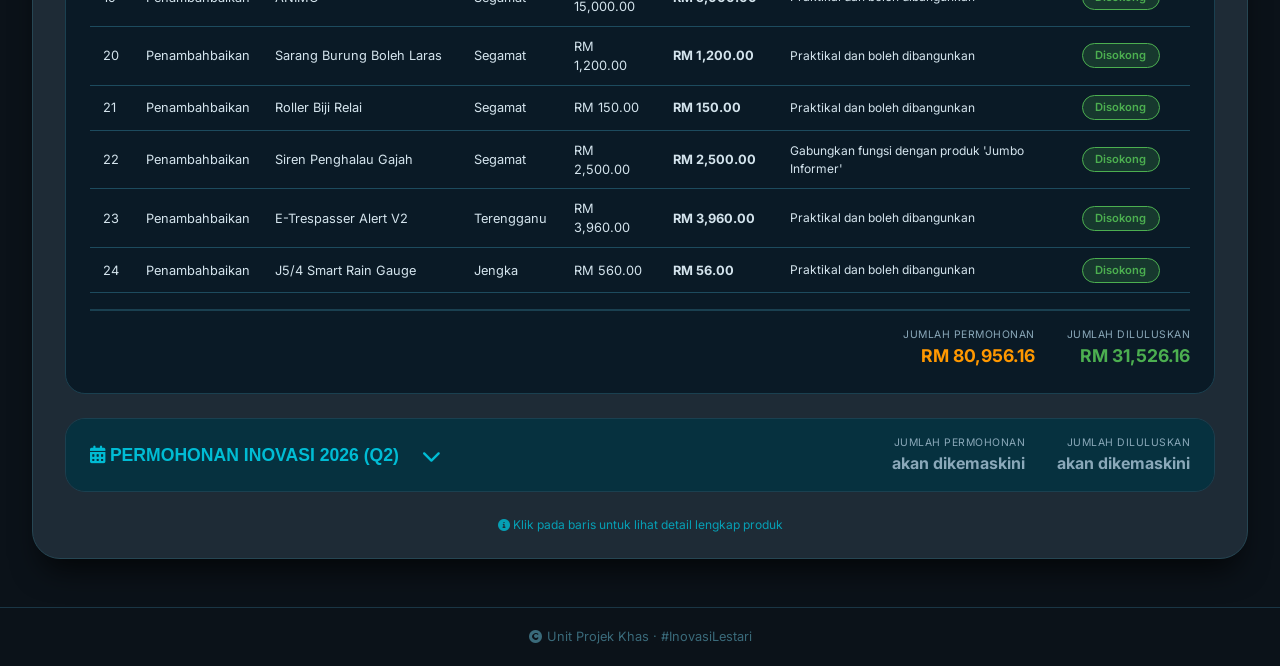
==== commit c84ae9b7: "Update budget.html" ====
--- a/projek-khas/budget.html
+++ b/projek-khas/budget.html
@@ -34,6 +34,7 @@
             --white: #ffffff;
             --green: #4caf50;
             --red: #f44336;
+            --orange: #ff9800;
         }
 
         body {
@@ -51,7 +52,7 @@
         ::-webkit-scrollbar-track { background: #1a2833; }
         ::-webkit-scrollbar-thumb { background: var(--cyan); border-radius: 10px; }
 
-        /* ========== HEADER (STICKY) - SAMA SEPERTI INDEX ========== */
+        /* ========== HEADER (STICKY) ========== */
         .navbar {
             background: #0b141c;
             padding: 0.8rem 2rem;
@@ -148,7 +149,7 @@
         .card {
             background: var(--carbon-light);
             border-radius: 28px;
-            padding: 1.5rem;
+            padding: 1.5rem 2rem;
             border: 1px solid #264653;
             box-shadow: 0 20px 30px -10px rgba(0,0,0,0.7);
             margin-bottom: 1.5rem;
@@ -207,14 +208,139 @@
             background: #1b5e7a;
         }
 
+        .stat-separator-vertical {
+            width: 100%;
+            height: 2px;
+            background: #1b5e7a;
+            margin: 0.5rem 0;
+        }
+
+        /* ===== Q SECTION ===== */
+        .q-section {
+            background: #0a1a26;
+            border-radius: 20px;
+            border: 1px solid #1a4050;
+            margin-bottom: 1.5rem;
+            overflow: hidden;
+        }
+
+        .q-header {
+            display: flex;
+            justify-content: space-between;
+            align-items: center;
+            padding: 1rem 1.5rem;
+            background: #06313f;
+            cursor: pointer;
+            transition: 0.2s;
+            user-select: none;
+        }
+
+        .q-header:hover {
+            background: #0a4050;
+        }
+
+        .q-header-left {
+            display: flex;
+            align-items: center;
+            gap: 1rem;
+        }
+
+        .q-header-left h3 {
+            color: var(--cyan);
+            font-size: 1.1rem;
+            font-weight: 600;
+            font-family: 'Poppins', sans-serif;
+        }
+
+        .q-header-right {
+            display: flex;
+            align-items: center;
+            gap: 2rem;
+        }
+
+        .q-stat {
+            display: flex;
+            flex-direction: column;
+            align-items: flex-end;
+        }
+
+        .q-stat-label {
+            font-size: 0.65rem;
+            color: #8aa8b9;
+            text-transform: uppercase;
+            letter-spacing: 0.5px;
+        }
+
+        .q-stat-value {
+            font-weight: 700;
+            font-size: 1rem;
+            color: #fff;
+        }
+
+        .q-stat-value.green { color: var(--green); }
+        .q-stat-value.orange { color: var(--orange); }
+
+        .q-toggle {
+            color: var(--cyan);
+            font-size: 1.2rem;
+            transition: 0.3s;
+            margin-left: 0.5rem;
+        }
+
+        .q-toggle.open {
+            transform: rotate(180deg);
+        }
+
+        .q-body {
+            padding: 0;
+            max-height: 0;
+            overflow: hidden;
+            transition: max-height 0.4s ease, padding 0.3s ease;
+        }
+
+        .q-body.open {
+            max-height: 5000px;
+            padding: 1rem 1.5rem 1.5rem;
+        }
+
+        .q-body table {
+            width: 100%;
+            border-collapse: collapse;
+            font-size: 0.82rem;
+            min-width: 800px;
+        }
+
+        .q-body th {
+            background: #05242f;
+            color: var(--cyan);
+            padding: 0.6rem 0.8rem;
+            text-align: left;
+            font-weight: 600;
+            font-size: 0.7rem;
+            text-transform: uppercase;
+            letter-spacing: 0.5px;
+            border-bottom: 2px solid var(--cyan);
+        }
+
+        .q-body td {
+            padding: 0.6rem 0.8rem;
+            border-bottom: 1px solid #1d4b5e;
+            color: #d4e4ed;
+            font-size: 0.8rem;
+        }
+
+        .q-body tr:hover td {
+            background: #1b4050;
+        }
+
         .status-badge {
-            padding: 0.3rem 1rem;
+            padding: 0.2rem 0.8rem;
             border-radius: 30px;
             font-weight: 600;
-            font-size: 0.8rem;
+            font-size: 0.7rem;
             display: inline-flex;
             align-items: center;
-            gap: 0.5rem;
+            gap: 0.3rem;
         }
         
         .status-badge.lulus {
@@ -229,287 +355,67 @@
             border: 1px solid var(--red);
         }
 
-        .amount {
-            font-weight: 700;
-            color: var(--cyan);
-            font-family: 'Inter', sans-serif;
-        }
-        
+        .status-badge.kiv {
+            background: rgba(255, 152, 0, 0.2);
+            color: var(--orange);
+            border: 1px solid var(--orange);
+        }
+
         .amount-lulus {
             font-weight: 700;
             color: var(--green);
-            font-family: 'Inter', sans-serif;
-        }
-        
+        }
         .amount-tidak {
             font-weight: 700;
             color: var(--red);
-            font-family: 'Inter', sans-serif;
-        }
-
-        /* ===== FILTER ROW ===== */
-        .filter-row {
-            display: flex;
-            gap: 1rem;
-            flex-wrap: wrap;
-            margin-bottom: 1.5rem;
-            align-items: center;
-        }
-
-        .filter-select {
-            background: #1e3f4e;
-            border: 2px solid var(--cyan);
-            color: #fff;
-            padding: 0.6rem 2rem 0.6rem 1.2rem;
-            border-radius: 40px;
-            font-size: 0.9rem;
-            cursor: pointer;
-            min-width: 180px;
-            font-family: 'Inter', sans-serif;
-            appearance: none;
-            background-image: url("data:image/svg+xml,%3Csvg xmlns='http://www.w3.org/2000/svg' width='12' height='12' viewBox='0 0 12 12'%3E%3Cpath fill='%2300bcd4' d='M6 8L1 3h10z'/%3E%3C/svg%3E");
-            background-repeat: no-repeat;
-            background-position: right 1rem center;
-        }
-
-        .filter-select option {
-            background: #0f1f2b;
-            color: #fff;
-        }
-
-        .filter-reset {
-            background: transparent;
-            border: 2px solid var(--cyan);
-            color: var(--cyan);
-            padding: 0.5rem 1.5rem;
-            border-radius: 40px;
-            cursor: pointer;
-            font-weight: 600;
-            font-size: 0.9rem;
-            font-family: 'Inter', sans-serif;
-            transition: 0.2s;
-        }
-
-        .filter-reset:hover {
-            background: var(--cyan);
-            color: #0b141c;
-        }
-
-        /* ===== TABLE ===== */
-        .table-responsive {
-            overflow-x: auto;
-            background: #0a1a26;
-            border-radius: 20px;
-            border: 1px solid #1a4050;
-        }
-
-        table {
-            width: 100%;
-            border-collapse: collapse;
-            font-size: 0.85rem;
-            min-width: 900px;
-            cursor: pointer;
-        }
-
-        th {
-            background: #06313f;
-            color: var(--cyan);
-            padding: 0.8rem 1rem;
-            text-align: left;
-            font-weight: 600;
-            font-size: 0.8rem;
+        }
+        .amount-kosong {
+            color: #666;
+        }
+        .amount-diluluskan {
+            font-weight: 700;
+            color: var(--green);
+        }
+
+        .kos-dipohon {
+            color: #ffa500;
+        }
+
+        .q-footer {
+            display: flex;
+            justify-content: flex-end;
+            gap: 2rem;
+            padding: 1rem 0 0;
+            border-top: 2px solid #1a4050;
+            margin-top: 1rem;
+        }
+
+        .q-footer-item {
+            display: flex;
+            flex-direction: column;
+            align-items: flex-end;
+        }
+
+        .q-footer-label {
+            font-size: 0.65rem;
+            color: #8aa8b9;
             text-transform: uppercase;
             letter-spacing: 0.5px;
-            border-bottom: 3px solid var(--cyan);
-        }
-
-        td {
-            padding: 0.8rem 1rem;
-            border-bottom: 1px solid #1d4b5e;
-            color: #d4e4ed;
-            font-size: 0.85rem;
-        }
-
-        tr:hover td {
-            background: #1b4050;
-        }
-
-        /* ===== PAGINATION ===== */
-        .pagination {
-            display: flex;
-            justify-content: center;
-            align-items: center;
-            gap: 1rem;
-            margin-top: 1.5rem;
-        }
-
-        .pagination-btn {
-            background: transparent;
-            border: 2px solid var(--cyan);
-            color: var(--cyan);
-            padding: 0.4rem 1.2rem;
-            border-radius: 30px;
-            cursor: pointer;
-            font-weight: 600;
-            font-size: 0.85rem;
-            font-family: 'Inter', sans-serif;
-            transition: 0.2s;
-        }
-
-        .pagination-btn:hover:not(:disabled) {
-            background: var(--cyan);
-            color: #0b141c;
-        }
-
-        .pagination-btn:disabled {
-            opacity: 0.3;
-            cursor: not-allowed;
-        }
-
-        .pagination-info {
+        }
+
+        .q-footer-value {
+            font-weight: 700;
+            font-size: 1.1rem;
             color: #fff;
-            font-weight: 500;
-            font-size: 0.9rem;
-        }
-
-        /* ===== POPUP DETAIL ===== */
-        .popup-overlay {
-            position: fixed;
-            top: 0;
-            left: 0;
-            width: 100%;
-            height: 100%;
-            background-color: rgba(0, 0, 0, 0.85);
-            backdrop-filter: blur(5px);
-            z-index: 2000;
-            display: none;
-            align-items: center;
-            justify-content: center;
-            padding: 1rem;
-        }
-
-        .popup-card {
-            background: linear-gradient(145deg, #0b2635, #123645);
-            border: 2px solid var(--cyan);
-            border-radius: 30px;
-            width: 100%;
-            max-width: 550px;
-            max-height: 85vh;
-            overflow-y: auto;
-            box-shadow: 0 30px 50px rgba(0, 188, 212, 0.25);
-            position: relative;
-        }
-
-        .popup-header {
-            position: sticky;
-            top: 0;
-            background: linear-gradient(145deg, #0b2635, #123645);
-            padding: 1.2rem 1.5rem;
-            border-bottom: 2px solid var(--cyan);
-            border-radius: 28px 28px 0 0;
-            display: flex;
-            justify-content: space-between;
-            align-items: center;
-            z-index: 10;
-        }
-
-        .popup-header h3 {
-            color: var(--cyan);
-            font-size: 1.2rem;
-            margin: 0;
-            padding-right: 2rem;
-            font-family: 'Poppins', sans-serif;
-        }
-
-        .popup-close {
-            background: transparent;
-            border: none;
-            color: #fff;
-            font-size: 1.8rem;
-            cursor: pointer;
-            transition: 0.2s;
-            line-height: 1;
-            padding: 0.3rem;
-            border-radius: 50%;
-            width: 36px;
-            height: 36px;
-            display: flex;
-            align-items: center;
-            justify-content: center;
-        }
-
-        .popup-close:hover {
-            color: var(--cyan);
-            background: rgba(0, 188, 212, 0.1);
-            transform: scale(1.05);
-        }
-
-        .popup-body {
-            padding: 1.5rem;
-        }
-
-        .detail-row {
-            margin-bottom: 1rem;
-            padding-bottom: 0.8rem;
-            border-bottom: 1px solid #1c5568;
-        }
-
-        .detail-row:last-child {
-            border-bottom: none;
-            margin-bottom: 0;
-            padding-bottom: 0;
-        }
-
-        .detail-label {
-            font-size: 0.7rem;
-            color: var(--cyan);
-            text-transform: uppercase;
-            letter-spacing: 0.5px;
-            margin-bottom: 0.3rem;
-            display: flex;
-            align-items: center;
-            gap: 5px;
-            font-weight: 600;
-        }
-
-        .detail-value {
-            font-weight: 500;
-            font-size: 0.95rem;
-            line-height: 1.6;
-            color: #e0edf5;
-        }
-
-        .btn-popup-tutup {
-            background: var(--cyan);
-            color: #0b141c;
-            border: none;
-            padding: 0.7rem 2rem;
-            border-radius: 40px;
-            font-weight: 700;
-            cursor: pointer;
-            margin-top: 1rem;
-            width: 100%;
-            transition: 0.2s;
-            font-size: 0.95rem;
-            font-family: 'Inter', sans-serif;
-        }
-
-        .btn-popup-tutup:hover {
-            background: transparent;
-            color: var(--cyan);
-            border: 2px solid var(--cyan);
-        }
-
-        .popup-card::-webkit-scrollbar {
-            width: 6px;
-        }
-        .popup-card::-webkit-scrollbar-track {
-            background: #1a2833;
-            border-radius: 10px;
-        }
-        .popup-card::-webkit-scrollbar-thumb {
-            background: var(--cyan);
-            border-radius: 10px;
+        }
+
+        .q-footer-value.green { color: var(--green); }
+        .q-footer-value.orange { color: var(--orange); }
+
+        .q-empty {
+            text-align: center;
+            padding: 2rem;
+            color: #8aa8b9;
         }
 
         /* ===== FOOTER ===== */
@@ -538,15 +444,14 @@
                 padding: 0.4rem 0.8rem;
             }
             .nav-btn {
-                font-size: 0.8rem;
-                padding: 0.4rem 1rem;
+                font-size: 0.7rem;
+                padding: 0.3rem 0.7rem;
             }
             .main-container {
                 padding: 1rem 0.8rem;
             }
             .card {
                 padding: 1rem;
-                margin-bottom: 1rem;
             }
             .stats-badge {
                 padding: 0.8rem 1rem;
@@ -565,28 +470,41 @@
             .card-title {
                 font-size: 1.1rem;
             }
-            .filter-select {
-                min-width: 140px;
-                font-size: 0.8rem;
-                padding: 0.5rem 1.8rem 0.5rem 1rem;
-            }
-            table {
-                font-size: 0.75rem;
-                min-width: 700px;
-            }
-            th, td {
-                padding: 0.5rem 0.6rem;
-            }
-            .popup-card {
-                max-width: 95%;
-                margin: 0.5rem;
+            .q-header {
+                flex-direction: column;
+                align-items: stretch;
+                gap: 0.5rem;
+                padding: 0.8rem 1rem;
+            }
+            .q-header-right {
+                justify-content: space-between;
+                flex-wrap: wrap;
+                gap: 0.5rem;
+            }
+            .q-body {
+                padding: 0 0.5rem;
+            }
+            .q-body.open {
+                padding: 0.5rem;
+            }
+            .q-body table {
+                font-size: 0.7rem;
+                min-width: 600px;
+            }
+            .q-body th, .q-body td {
+                padding: 0.4rem 0.5rem;
+            }
+            .q-footer {
+                flex-direction: column;
+                gap: 0.5rem;
+                align-items: flex-end;
             }
         }
     </style>
 </head>
 <body>
 <div class="app-wrapper">
-    <!-- ===== NAVBAR (SAMA SEPERTI INDEX) ===== -->
+    <!-- ===== NAVBAR ===== -->
     <div class="navbar">
         <div class="logo-area">
             <img class="logo-img" src="image/logo-fpm.png" alt="Logo" onerror="this.src='https://via.placeholder.com/48x48/00bcd4/ffffff?text=UPK';">
@@ -602,11 +520,6 @@
         </div>
     </div>
 
-    <!-- ===== POPUP DETAIL ===== -->
-    <div id="detailPopup" class="popup-overlay">
-        <div class="popup-card" id="detailPopupContent"></div>
-    </div>
-
     <!-- ===== MAIN ===== -->
     <div class="main-container">
         <div class="card">
@@ -625,80 +538,105 @@
                     <i class="fas fa-piggy-bank" style="color: var(--cyan); font-size: 1.3rem;"></i>
                     <div>
                         <div class="stat-label">Bajet Tersedia</div>
-                        <div class="stat-value" id="bajetTersedia">RM 156,073.84</div>
+                        <div class="stat-value">RM 175,000.00</div>
                     </div>
                 </div>
                 <div class="stat-separator"></div>
                 <div class="stat-item">
-                    <i class="fas fa-check-circle" style="color: var(--green); font-size: 1.3rem;"></i>
+                    <i class="fas fa-info-circle" style="color: var(--orange); font-size: 1.3rem;"></i>
                     <div>
-                        <div class="stat-label">Jumlah Lulus</div>
-                        <div class="stat-value" id="totalLulus">0</div>
+                        <div class="stat-label">Nota</div>
+                        <div class="stat-value" style="font-size:0.9rem; color:var(--orange);">Tolak Bangunan Inovasi RM25,000.00</div>
                     </div>
                 </div>
-                <div class="stat-item">
-                    <i class="fas fa-times-circle" style="color: var(--red); font-size: 1.3rem;"></i>
-                    <div>
-                        <div class="stat-label">Tidak Disokong</div>
-                        <div class="stat-value" id="totalTidak">0</div>
+            </div>
+
+            <!-- ===== Q1 - PERMOHONAN INOVASI 2026 ===== -->
+            <div class="q-section">
+                <div class="q-header" onclick="toggleQ1()">
+                    <div class="q-header-left">
+                        <h3><i class="fas fa-calendar-alt"></i> PERMOHONAN INOVASI 2026 (Q1)</h3>
+                        <i class="fas fa-chevron-down q-toggle open" id="q1Toggle"></i>
                     </div>
-                </div>
-                <div class="stat-item">
-                    <i class="fas fa-coins" style="color: var(--green); font-size: 1.3rem;"></i>
-                    <div>
-                        <div class="stat-label">Jumlah Lulus (RM)</div>
-                        <div class="stat-value" id="totalBudgetLulus">RM 0</div>
+                    <div class="q-header-right">
+                        <div class="q-stat">
+                            <span class="q-stat-label">Jumlah Permohonan</span>
+                            <span class="q-stat-value orange">RM 80,956.16</span>
+                        </div>
+                        <div class="q-stat">
+                            <span class="q-stat-label">Jumlah Diluluskan</span>
+                            <span class="q-stat-value green">RM 31,526.16</span>
+                        </div>
                     </div>
                 </div>
+                <div class="q-body open" id="q1Body">
+                    <div class="table-responsive">
+                        <table>
+                            <thead>
+                                <tr>
+                                    <th>Bil</th>
+                                    <th>Kategori</th>
+                                    <th>Nama Inovasi</th>
+                                    <th>Wilayah</th>
+                                    <th>Kos Dipohon</th>
+                                    <th>Kos Diluluskan</th>
+                                    <th>Ulasan Penilaian</th>
+                                    <th>Keputusan</th>
+                                </tr>
+                            </thead>
+                            <tbody id="q1TableBody"></tbody>
+                        </table>
+                    </div>
+                    <div class="q-footer">
+                        <div class="q-footer-item">
+                            <span class="q-footer-label">Jumlah Permohonan</span>
+                            <span class="q-footer-value orange">RM 80,956.16</span>
+                        </div>
+                        <div class="q-footer-item">
+                            <span class="q-footer-label">Jumlah Diluluskan</span>
+                            <span class="q-footer-value green">RM 31,526.16</span>
+                        </div>
+                    </div>
+                </div>
             </div>
 
-            <!-- Filters -->
-            <div class="filter-row">
-                <select id="wilayahFilter" class="filter-select">
-                    <option value="SEMUA">Semua Wilayah</option>
-                </select>
-                <select id="kategoriFilter" class="filter-select">
-                    <option value="SEMUA">Semua Kategori</option>
-                    <option value="Penambahbaikan">Penambahbaikan</option>
-                    <option value="Penciptaan Baru">Penciptaan Baru</option>
-                </select>
-                <select id="statusFilter" class="filter-select">
-                    <option value="SEMUA">Semua Status</option>
-                    <option value="Disokong">✅ Disokong</option>
-                    <option value="Tidak Disokong">❌ Tidak Disokong</option>
-                </select>
-                <button class="filter-reset" onclick="resetFilters()"><i class="fas fa-undo-alt"></i> Reset</button>
+            <!-- ===== Q2 - PERMOHONAN INOVASI 2026 ===== -->
+            <div class="q-section">
+                <div class="q-header" onclick="toggleQ2()">
+                    <div class="q-header-left">
+                        <h3><i class="fas fa-calendar-alt"></i> PERMOHONAN INOVASI 2026 (Q2)</h3>
+                        <i class="fas fa-chevron-down q-toggle" id="q2Toggle"></i>
+                    </div>
+                    <div class="q-header-right">
+                        <div class="q-stat">
+                            <span class="q-stat-label">Jumlah Permohonan</span>
+                            <span class="q-stat-value" style="color:#8aa8b9;">akan dikemaskini</span>
+                        </div>
+                        <div class="q-stat">
+                            <span class="q-stat-label">Jumlah Diluluskan</span>
+                            <span class="q-stat-value" style="color:#8aa8b9;">akan dikemaskini</span>
+                        </div>
+                    </div>
+                </div>
+                <div class="q-body" id="q2Body">
+                    <div class="q-empty">
+                        <i class="fas fa-clock" style="font-size:2rem; color:var(--cyan); margin-bottom:1rem; display:block;"></i>
+                        <p>Permohonan Inovasi Q2 akan dibuka pada</p>
+                        <p style="color:var(--cyan); font-weight:700; font-size:1.2rem; margin-top:0.5rem;">1 JULAI 2026</p>
+                        <p style="color:#8aa8b9; font-size:0.85rem; margin-top:0.5rem;">Sila kemukakan permohonan sebelum tarikh tutup</p>
+                    </div>
+                </div>
             </div>
 
-            <!-- Table -->
-            <div class="table-responsive">
-                <table>
-                    <thead>
-                        <tr>
-                            <th>Bil</th>
-                            <th>Wilayah</th>
-                            <th>Nama Projek</th>
-                            <th>Kategori</th>
-                            <th>Nilai (RM)</th>
-                            <th>Status</th>
-                        </tr>
-                    </thead>
-                    <tbody id="budgetTableBody"></tbody>
-                </table>
-            </div>
-
-            <!-- Pagination -->
-            <div class="pagination">
-                <button class="pagination-btn" id="prevPage" onclick="changePage(-1)" disabled><i class="fas fa-chevron-left"></i> Prev</button>
-                <span class="pagination-info" id="pageInfo">Halaman 1 / 1</span>
-                <button class="pagination-btn" id="nextPage" onclick="changePage(1)">Next <i class="fas fa-chevron-right"></i></button>
-            </div>
-
-            <p style="text-align: center; margin-top: 1rem; color: var(--cyan); font-size: 0.75rem; opacity: 0.8;">
-                <i class="fas fa-hand-pointer"></i> Klik pada baris untuk lihat detail lengkap<br>
-                * Berdasarkan keputusan JPPI Bil 1/2026 pada 23 Jun 2026
+            <p style="text-align: center; margin-top: 0.5rem; color: var(--cyan); font-size: 0.75rem; opacity: 0.8;">
+                <i class="fas fa-info-circle"></i> Klik pada baris untuk lihat detail lengkap produk
             </p>
         </div>
+    </div>
+
+    <!-- ===== POPUP DETAIL ===== -->
+    <div id="detailPopup" class="popup-overlay" style="display:none;">
+        <div class="popup-card" id="detailPopupContent"></div>
     </div>
 
     <footer>
@@ -706,61 +644,202 @@
     </footer>
 </div>
 
+<style>
+    .popup-overlay {
+        position: fixed;
+        top: 0;
+        left: 0;
+        width: 100%;
+        height: 100%;
+        background-color: rgba(0, 0, 0, 0.85);
+        backdrop-filter: blur(5px);
+        z-index: 2000;
+        display: none;
+        align-items: center;
+        justify-content: center;
+        padding: 1rem;
+    }
+
+    .popup-card {
+        background: linear-gradient(145deg, #0b2635, #123645);
+        border: 2px solid var(--cyan);
+        border-radius: 30px;
+        width: 100%;
+        max-width: 550px;
+        max-height: 85vh;
+        overflow-y: auto;
+        box-shadow: 0 30px 50px rgba(0, 188, 212, 0.25);
+        position: relative;
+    }
+
+    .popup-header {
+        position: sticky;
+        top: 0;
+        background: linear-gradient(145deg, #0b2635, #123645);
+        padding: 1.2rem 1.5rem;
+        border-bottom: 2px solid var(--cyan);
+        border-radius: 28px 28px 0 0;
+        display: flex;
+        justify-content: space-between;
+        align-items: center;
+        z-index: 10;
+    }
+
+    .popup-header h3 {
+        color: var(--cyan);
+        font-size: 1.2rem;
+        margin: 0;
+        padding-right: 2rem;
+        font-family: 'Poppins', sans-serif;
+    }
+
+    .popup-close {
+        background: transparent;
+        border: none;
+        color: #fff;
+        font-size: 1.8rem;
+        cursor: pointer;
+        transition: 0.2s;
+        line-height: 1;
+        padding: 0.3rem;
+        border-radius: 50%;
+        width: 36px;
+        height: 36px;
+        display: flex;
+        align-items: center;
+        justify-content: center;
+    }
+
+    .popup-close:hover {
+        color: var(--cyan);
+        background: rgba(0, 188, 212, 0.1);
+        transform: scale(1.05);
+    }
+
+    .popup-body {
+        padding: 1.5rem;
+    }
+
+    .detail-row {
+        margin-bottom: 1rem;
+        padding-bottom: 0.8rem;
+        border-bottom: 1px solid #1c5568;
+    }
+
+    .detail-row:last-child {
+        border-bottom: none;
+        margin-bottom: 0;
+        padding-bottom: 0;
+    }
+
+    .detail-label {
+        font-size: 0.7rem;
+        color: var(--cyan);
+        text-transform: uppercase;
+        letter-spacing: 0.5px;
+        margin-bottom: 0.3rem;
+        display: flex;
+        align-items: center;
+        gap: 5px;
+        font-weight: 600;
+    }
+
+    .detail-value {
+        font-weight: 500;
+        font-size: 0.95rem;
+        line-height: 1.6;
+        color: #e0edf5;
+    }
+
+    .btn-popup-tutup {
+        background: var(--cyan);
+        color: #0b141c;
+        border: none;
+        padding: 0.7rem 2rem;
+        border-radius: 40px;
+        font-weight: 700;
+        cursor: pointer;
+        margin-top: 1rem;
+        width: 100%;
+        transition: 0.2s;
+        font-size: 0.95rem;
+        font-family: 'Inter', sans-serif;
+    }
+
+    .btn-popup-tutup:hover {
+        background: transparent;
+        color: var(--cyan);
+        border: 2px solid var(--cyan);
+    }
+
+    .popup-card::-webkit-scrollbar {
+        width: 6px;
+    }
+    .popup-card::-webkit-scrollbar-track {
+        background: #1a2833;
+        border-radius: 10px;
+    }
+    .popup-card::-webkit-scrollbar-thumb {
+        background: var(--cyan);
+        border-radius: 10px;
+    }
+</style>
+
 <script>
-    // ===== BAJET =====
-    const BAJET_PENYELIDIKAN = 200000;
-    const KOS_UBAHSUAI = 12400;
-    const JUMLAH_DILULUSKAN = 31526.16;
-    const BAJET_TERSEDIA = BAJET_PENYELIDIKAN - KOS_UBAHSUAI - JUMLAH_DILULUSKAN;
-
-    // ===== DATA (26 PRODUK) =====
-    // 16 Disokong, 10 Tidak Disokong
-    const budgetData = [
-        // ===== PENAMBAHBAIKAN =====
-        // DISOKONG (11)
-        { bil: 1, wilayah: "Johor Bahru", projek: "Pluvio Data Sense (Pds)", kategori: "Penambahbaikan", amount: 7600, status: "Disokong", inventor: "Pluvio Team", rancangan: "Fpmsb Gugusan Tenggaroh", ulasan: "Praktikal dan boleh dibangunkan", objektif: "Meningkatkan Kecekapan Pengurusan - Memantau Paras Air Hujan Secara Automatik - Merekod Secara Automatik Dan Sensor Alarm Automatik" },
-        { bil: 2, wilayah: "Kuantan", projek: "Finger-Kit Note", kategori: "Penambahbaikan", amount: 1400, status: "Disokong", inventor: "Finger-kit Team", rancangan: "Bukit Kuantan", ulasan: "Praktikal dan boleh dibangunkan", objektif: "Menambah Nilai Penyelia Ladang Dari Sudut Pandang Masyarakat Sekaligus Meninggikan Imej Syarikat." },
-        { bil: 3, wilayah: "Kuantan", projek: "Jumbo Informer", kategori: "Penambahbaikan", amount: 4000, status: "Disokong", inventor: "Jumbo Team", rancangan: "Bukit Kuantan", ulasan: "Praktikal dan boleh dibangunkan", objektif: "Mengesan Kehadiran Gajah Liar Lebih Awal, Menghantar Amaran Segera, Mengurangkan Kerosakan Pokok Sawit" },
-        { bil: 4, wilayah: "Kuantan", projek: "Agromeasure Pro", kategori: "Penambahbaikan", amount: 2200, status: "Disokong", inventor: "Agromeasure Team", rancangan: "Bukit Kuantan/Sg. Panching Timur", ulasan: "Praktikal dan boleh dibangunkan", objektif: "Alat Pengukuran Pelbagai Fungsi untuk Kegunaan Operasi Ladang, Menyeragamkan Kaedah Semakan Kerja Infrastruktur Ladang" },
-        { bil: 5, wilayah: "Kuantan", projek: "Mud Grip", kategori: "Penambahbaikan", amount: 1000, status: "Disokong", inventor: "Mud Grip Team", rancangan: "Fpm Selancar 4/5", ulasan: "Praktikal dan boleh dibangunkan", objektif: "Penyelesaian Praktikal Dan Kos Efektif Bagi Meningkatkan Kelancaran Operasi Pengangkutan" },
-        { bil: 6, wilayah: "Kuantan", projek: "Smart Weather System Mini (Swsm)", kategori: "Penambahbaikan", amount: 1500, status: "Tidak Disokong", inventor: "Smart Weather Team", rancangan: "Agropolitan", ulasan: "Tidak menerajui perhitungan jowarknak", objektif: "Mewujudkan Sistem Pemantauan Cuaca Di Ladang Secara Lebih Sistematik Dan Automatik Serta Informasi Terus Ke Telefon" },
-        { bil: 7, wilayah: "Segamat", projek: "ANIMO", kategori: "Penambahbaikan", amount: 15000, status: "Disokong", inventor: "ANIMO Team", rancangan: "ULU DENGAR", ulasan: "Praktikal dan boleh dibangunkan", objektif: "Memberi Maklumat Awal Kemasukan Haiwan Liar" },
-        { bil: 8, wilayah: "Segamat", projek: "Sarang Burung Boleh Laras", kategori: "Penambahbaikan", amount: 1200, status: "Disokong", inventor: "Sarang Team", rancangan: "NITAR 1", ulasan: "Praktikal dan boleh dibangunkan", objektif: "Memudahkan Kerja Bancian Dan Penjagaan" },
-        { bil: 9, wilayah: "Segamat", projek: "Roller Biji Relai", kategori: "Penambahbaikan", amount: 150, status: "Disokong", inventor: "Roller Team", rancangan: "fpmsb lenga", ulasan: "Praktikal dan boleh dibangunkan", objektif: "Meningkatkan kecekapan mengutip biji relai" },
-        { bil: 10, wilayah: "Segamat", projek: "Siren Penghalau Gajah", kategori: "Penambahbaikan", amount: 2500, status: "Disokong", inventor: "Seren Team", rancangan: "FPMSB KAHANG TIMUR", ulasan: "Gambang tungsi dengan produk Jumbo Informer", objektif: "Mengurangkan Kemasukan Gajah Ke Dalam Ladang" },
-        { bil: 11, wilayah: "Terengganu", projek: "E-Trépasser Alert V2", kategori: "Penambahbaikan", amount: 3960, status: "Disokong", inventor: "E-trespasser Team", rancangan: "Fpmsb Bukit Bading", ulasan: "Praktikal dan boleh dibangunkan", objektif: "Meningkatkan Keselamatan Dan Mengurangkan Risiko Kehilangan Hasil Sawit Di Dalam Kawasan Ladang Felda" },
-        { bil: 12, wilayah: "Jengka", projek: "J5/4 Smart Rain Gauge", kategori: "Penambahbaikan", amount: 560, status: "Disokong", inventor: "J5/4 Team", rancangan: "JENGKA 5/4", ulasan: "Praktikal dan boleh dibangunkan", objektif: "Mengukur jumlah Hujan Secara Automatik. Pemantauan Data Hujan Secara Langsung Tanpa Periksa Manual." },
-        { bil: 13, wilayah: "Kuantan", projek: "Ryg Platform Counting", kategori: "Penambahbaikan", amount: 5000, status: "Tidak Disokong", inventor: "Ryg Team", rancangan: "Fpm Selancar 4/5", ulasan: "Tidak menerajui perhitungan jowarknak", objektif: "Transformasi Digital Bagi Meningkatkan Kecekapan, Ketepatan Dan Ketelusan Pengurusan Hasil Tuaian Ladang Kelapa Sawit." },
+    // ===== DATA Q1 (24 PRODUK) =====
+    const q1Data = [
+        // Penciptaan Baru (11)
+        { bil: 1, kategori: "Penciptaan Baru", projek: "Wira Soil Lestari", wilayah: "Johor Bahru", kosDipohon: 10400.00, kosDiluluskan: 3000.00, ulasan: "Disokong untuk pembangunan, perbanyakkan data", status: "Disokong" },
+        { bil: 2, kategori: "Penciptaan Baru", projek: "Bailey Bridge", wilayah: "Kuantan", kosDipohon: 5000.00, kosDiluluskan: 5000.00, ulasan: "Tambahbaik objektif - bagi tujuan laluan yang dikhaskan", status: "Disokong" },
+        { bil: 3, kategori: "Penciptaan Baru", projek: "Spy Cam Bbc", wilayah: "Kuantan", kosDipohon: 4000.00, kosDiluluskan: null, ulasan: "KIV", status: "KIV" },
+        { bil: 4, kategori: "Penciptaan Baru", projek: "Agro Bait Box Cencus (Abc)", wilayah: "Kuantan", kosDipohon: 500.00, kosDiluluskan: 500.00, ulasan: "Praktikal dan boleh dibangunkan", status: "Disokong" },
+        { bil: 5, kategori: "Penciptaan Baru", projek: "Agro Water Level", wilayah: "Kuantan", kosDipohon: 2500.00, kosDiluluskan: null, ulasan: "KIV", status: "KIV" },
+        { bil: 6, kategori: "Penciptaan Baru", projek: "Rootex (Root Extraction Tool)", wilayah: "Segamat", kosDipohon: 850.00, kosDiluluskan: 850.00, ulasan: "Praktikal dan boleh dibangunkan", status: "Disokong" },
+        { bil: 7, kategori: "Penciptaan Baru", projek: "Eogs (Eco Owl Guard System)", wilayah: "Segamat", kosDipohon: 96.16, kosDiluluskan: 96.16, ulasan: "Praktikal dan boleh dibangunkan", status: "Disokong" },
+        { bil: 8, kategori: "Penciptaan Baru", projek: "Fertilizer Box", wilayah: "Raja Alias", kosDipohon: 2080.00, kosDiluluskan: null, ulasan: "Tidak memenuhi pertimbangan jawatankuasa", status: "Tidak Disokong" },
+        { bil: 9, kategori: "Penciptaan Baru", projek: "Escalator Loose Fruit Collector (ELFC)", wilayah: "Raja Alias", kosDipohon: 4350.00, kosDiluluskan: null, ulasan: "Tidak memenuhi pertimbangan jawatankuasa", status: "Tidak Disokong" },
+        { bil: 10, kategori: "Penciptaan Baru", projek: "E-Attendance", wilayah: "Segamat", kosDipohon: 110.00, kosDiluluskan: 110.00, ulasan: "Praktikal dan boleh dibangunkan", status: "Disokong" },
+        { bil: 11, kategori: "Penciptaan Baru", projek: "1 Document Centre Wilayah Trolak (1DCT)", wilayah: "Trolak", kosDipohon: 5000.00, kosDiluluskan: null, ulasan: "Tidak memenuhi pertimbangan jawatankuasa", status: "Tidak Disokong" },
         
-        // ===== PENCIPTAAN BARU =====
-        // DISOKONG (5)
-        { bil: 14, wilayah: "Mempaga", projek: "E-Checkroll", kategori: "Penciptaan Baru", amount: 4995, status: "Disokong", inventor: "E-checkroll Team", rancangan: "Fpmsb Lurah Bilut", ulasan: "Praktikal dan boleh dibangunkan", objektif: "Alternatif Kepada Buku Pocket Checkroll - Paperless - Pengisian & Semakan Masa Nyata (Online) - Atas Talian - Penjimatan Kos Cetakan Buku Pocket Checkroll" },
-        { bil: 15, wilayah: "Johor Bahru", projek: "Wira Soil Lestari", kategori: "Penciptaan Baru", amount: 10400, status: "Disokong", inventor: "Wira Team", rancangan: "Gugusan Air Tawar", ulasan: "Praktikal dan boleh dibangunkan", objektif: "Menentukan Siri Tanah Di Ladang Bagi Penetapan Syp. - Menentukan Ph Tanah. - Elemen Kandungan Tanah - Pengurusan Tanah. - Kelas Tanah" },
-        { bil: 16, wilayah: "Kuantan", projek: "Bailey Bridge", kategori: "Penciptaan Baru", amount: 5000, status: "Disokong", inventor: "Bailey Team", rancangan: "Fpm Selancar 4/5", ulasan: "Praktikal dan boleh dibangunkan", objektif: "Meningkatkan Kelancaran Operasi, Keselamatan Pengguna Laluan, Serta Keberkesanan Pengurusan Logistik Ladang" },
-        { bil: 17, wilayah: "Kuantan", projek: "Spy Cam Bbc", kategori: "Penciptaan Baru", amount: 4000, status: "Disokong", inventor: "Spy Cam Team", rancangan: "Fpm Selancar 4/5", ulasan: "Praktikal dan boleh dibangunkan", objektif: "Meningkatkan Ketepatan, Kecekapan Dan Kebolehpercayaan Proses Bancian Tandan Hitam Buah Sawit" },
-        { bil: 18, wilayah: "Kuantan", projek: "Agro Bait Box Cencus (Abc)", kategori: "Penciptaan Baru", amount: 500, status: "Disokong", inventor: "Agro Team", rancangan: "Agropolitan", ulasan: "Praktikal dan boleh dibangunkan", objektif: "Mengenalpasti Jenis, Saiz, Populasi Dan Membasmi Tikus Di Ladang" },
+        // Penambahbaikan (13)
+        { bil: 12, kategori: "Penambahbaikan", projek: "Pluvio Data Sense (PDS)", wilayah: "Johor Bahru", kosDipohon: 7600.00, kosDiluluskan: null, ulasan: "Tidak memenuhi pertimbangan jawatankuasa", status: "Tidak Disokong" },
+        { bil: 13, kategori: "Penambahbaikan", projek: "Finger-Kit Note", wilayah: "Kuantan", kosDipohon: 1400.00, kosDiluluskan: 1400.00, ulasan: "Perlu penambahbaikan - masukkan nota kedalam apps yang bersesuaian", status: "Disokong" },
+        { bil: 14, kategori: "Penambahbaikan", projek: "Jumbo Informer", wilayah: "Kuantan", kosDipohon: 4000.00, kosDiluluskan: 4000.00, ulasan: "Praktikal dan boleh dibangunkan", status: "Disokong" },
+        { bil: 15, kategori: "Penambahbaikan", projek: "Agromeasure Pro", wilayah: "Kuantan", kosDipohon: 2200.00, kosDiluluskan: 2200.00, ulasan: "Praktikal dan boleh dibangunkan", status: "Disokong" },
+        { bil: 16, kategori: "Penambahbaikan", projek: "Mud Grip", wilayah: "Kuantan", kosDipohon: 1000.00, kosDiluluskan: 1000.00, ulasan: "Praktikal dan boleh dibangunkan", status: "Disokong" },
+        { bil: 17, kategori: "Penambahbaikan", projek: "Ryg Platform Counting", wilayah: "Kuantan", kosDipohon: 5000.00, kosDiluluskan: null, ulasan: "Tidak memenuhi pertimbangan jawatankuasa", status: "Tidak Disokong" },
+        { bil: 18, kategori: "Penambahbaikan", projek: "Smart Weather System Mini (Swsm)", wilayah: "Kuantan", kosDipohon: 1500.00, kosDiluluskan: null, ulasan: "Tidak memenuhi pertimbangan jawatankuasa", status: "Tidak Disokong" },
+        { bil: 19, kategori: "Penambahbaikan", projek: "ANIMO", wilayah: "Segamat", kosDipohon: 15000.00, kosDiluluskan: 5000.00, ulasan: "Praktikal dan boleh dibangunkan", status: "Disokong" },
+        { bil: 20, kategori: "Penambahbaikan", projek: "Sarang Burung Boleh Laras", wilayah: "Segamat", kosDipohon: 1200.00, kosDiluluskan: 1200.00, ulasan: "Praktikal dan boleh dibangunkan", status: "Disokong" },
+        { bil: 21, kategori: "Penambahbaikan", projek: "Roller Biji Relai", wilayah: "Segamat", kosDipohon: 150.00, kosDiluluskan: 150.00, ulasan: "Praktikal dan boleh dibangunkan", status: "Disokong" },
+        { bil: 22, kategori: "Penambahbaikan", projek: "Siren Penghalau Gajah", wilayah: "Segamat", kosDipohon: 2500.00, kosDiluluskan: 2500.00, ulasan: "Gabungkan fungsi dengan produk 'Jumbo Informer'", status: "Disokong" },
+        { bil: 23, kategori: "Penambahbaikan", projek: "E-Trespasser Alert V2", wilayah: "Terengganu", kosDipohon: 3960.00, kosDiluluskan: 3960.00, ulasan: "Praktikal dan boleh dibangunkan", status: "Disokong" },
+        { bil: 24, kategori: "Penambahbaikan", projek: "J5/4 Smart Rain Gauge", wilayah: "Jengka", kosDipohon: 560.00, kosDiluluskan: 56.00, ulasan: "Praktikal dan boleh dibangunkan", status: "Disokong" }
+    ];
+
+    // ===== FUNGSI TOGGLE Q1 =====
+    function toggleQ1() {
+        const body = document.getElementById('q1Body');
+        const toggle = document.getElementById('q1Toggle');
+        body.classList.toggle('open');
+        toggle.classList.toggle('open');
+    }
+
+    function toggleQ2() {
+        const body = document.getElementById('q2Body');
+        const toggle = document.getElementById('q2Toggle');
+        body.classList.toggle('open');
+        toggle.classList.toggle('open');
+    }
+
+    // ===== POPUP DETAIL =====
+    function showDetailPopup(bil) {
+        const item = q1Data.find(i => i.bil === bil);
+        if (!item) return;
         
-        // TIDAK DISOKONG (8)
-        { bil: 19, wilayah: "Johor Bahru", projek: "Tunggal Piezometer", kategori: "Penciptaan Baru", amount: 8200, status: "Tidak Disokong", inventor: "Tunggal Team", rancangan: "Fpmsb Johor Bahru", ulasan: "Tidak memenuhi kriteria JPPI", objektif: "Meningkatkan Kecekapan Pengurusan Memantau Paras Air Dalam Tanah" },
-        { bil: 20, wilayah: "Kuantan", projek: "Agro Water Level", kategori: "Penciptaan Baru", amount: 2500, status: "Tidak Disokong", inventor: "Agro Water Team", rancangan: "Fpmsb Agropolitan Tg. Batu", ulasan: "Tidak memenuhi kriteria JPPI", objektif: "Memantau Dan Mengawal Paras Air Serta Ph Air Secara Berterusan Dan Meningkatkan Hasil Ladang" },
-        { bil: 21, wilayah: "Segamat", projek: "Rootex (Root Extraction Tool)", kategori: "Penciptaan Baru", amount: 850, status: "Tidak Disokong", inventor: "Rootex Team", rancangan: "Fpmsb Maokil 1", ulasan: "Tidak memenuhi kriteria JPPI", objektif: "Jimat Dan Mudah - Alat Mesra Pengguna - Alternatif Murah Dan Tahan Lama - Mengurangan Kebergantungan Pada Racun Rumpai" },
-        { bil: 22, wilayah: "Segamat", projek: "Eogs (Eco Owl Guard System)", kategori: "Penciptaan Baru", amount: 96.16, status: "Tidak Disokong", inventor: "Eogs Team", rancangan: "Fpmsb Medoi", ulasan: "Tidak memenuhi kriteria JPPI", objektif: "Menggunakan Alatan Recording Sound Sistem Untuk Memikat Burung Pungguk Menginap Di Sarang." },
-        { bil: 23, wilayah: "Raja Alias", projek: "Fertilizer Box", kategori: "Penciptaan Baru", amount: 2080, status: "Tidak Disokong", inventor: "Fertilizer Team", rancangan: "Fpmsb Serting Hilir 1,2,3", ulasan: "Tidak memenuhi kriteria JPPI", objektif: "Memudahkan Kerja Membaja Yang Menggunakan Kaedah Manual" },
-        { bil: 24, wilayah: "Raja Alias", projek: "Escalator Loose Fruit Collector (ELFC)", kategori: "Penciptaan Baru", amount: 4350, status: "Tidak Disokong", inventor: "ELFC Team", rancangan: "Fpmsb Serting Hilir 1,2,3", ulasan: "Tidak memenuhi kriteria JPPI", objektif: "Memudahkan Kerja Mengangkut Biji Relai Dari Pentas Tuai Ke Atas Lori" },
-        { bil: 25, wilayah: "Segamat", projek: "E-Attendance", kategori: "Penciptaan Baru", amount: 110, status: "Tidak Disokong", inventor: "Attendance Team", rancangan: "NITAR 1", ulasan: "Tidak memenuhi kriteria JPPI", objektif: "Memudahkan Pengambilan Rekod Kehadiran Pekerja Dengan Menggunakan Telefon Bimbit Pekerja" },
-        { bil: 26, wilayah: "Trolak", projek: "1 Document Centre Wilayah Trolak (1DCT)", kategori: "Penciptaan Baru", amount: 5000, status: "Tidak Disokong", inventor: "1DCT Team", rancangan: "Zon Trolak / Zon Hulu Perak", ulasan: "Tidak memenuhi kriteria JPPI", objektif: "Pendigitalan Semua Rekod Kerja Harian Di Rancangan, Pemantauan Ketulusan Data Dari Rancangan" }
-    ];
-
-    // ===== VARIABLES =====
-    let currentPage = 1;
-    const rowsPerPage = 15;
-    let filteredData = [...budgetData];
-
-    // ===== POPUP =====
-    function showDetailPopup(bil) {
-        const item = budgetData.find(i => i.bil === bil);
-        if (!item) return;
-        const statusClass = item.status === "Disokong" ? "lulus" : "tidak";
+        const statusClass = item.status === "Disokong" ? "lulus" : item.status === "KIV" ? "kiv" : "tidak";
+        const kosDiluluskan = item.kosDiluluskan !== null ? 'RM ' + item.kosDiluluskan.toLocaleString('ms-MY', {minimumFractionDigits: 2, maximumFractionDigits: 2}) : '-';
+        
         document.getElementById('detailPopupContent').innerHTML = `
             <div class="popup-header">
                 <h3><i class="fas fa-info-circle"></i> ${item.projek}</h3>
@@ -780,32 +859,24 @@
                     <div class="detail-value">${item.bil}</div>
                 </div>
                 <div class="detail-row">
-                    <div class="detail-label"><i class="fas fa-building"></i> Rancangan</div>
-                    <div class="detail-value">${item.rancangan || "Tiada maklumat"}</div>
-                </div>
-                <div class="detail-row">
-                    <div class="detail-label"><i class="fas fa-user"></i> Inventor / Pencipta</div>
-                    <div class="detail-value">${item.inventor || "Tiada maklumat"}</div>
-                </div>
-                <div class="detail-row">
                     <div class="detail-label"><i class="fas fa-tags"></i> Kategori</div>
                     <div class="detail-value">${item.kategori}</div>
                 </div>
                 <div class="detail-row">
-                    <div class="detail-label"><i class="fas fa-coins"></i> Nilai Permohonan (RM)</div>
-                    <div class="detail-value">RM ${item.amount.toLocaleString('ms-MY', {minimumFractionDigits: 2, maximumFractionDigits: 2})}</div>
+                    <div class="detail-label"><i class="fas fa-coins"></i> Kos Dipohon</div>
+                    <div class="detail-value">RM ${item.kosDipohon.toLocaleString('ms-MY', {minimumFractionDigits: 2, maximumFractionDigits: 2})}</div>
+                </div>
+                <div class="detail-row">
+                    <div class="detail-label"><i class="fas fa-check-circle"></i> Kos Diluluskan</div>
+                    <div class="detail-value">${kosDiluluskan}</div>
+                </div>
+                <div class="detail-row">
+                    <div class="detail-label"><i class="fas fa-comment"></i> Ulasan Penilaian</div>
+                    <div class="detail-value">${item.ulasan}</div>
                 </div>
                 <div class="detail-row">
                     <div class="detail-label"><i class="fas fa-check-circle"></i> Status</div>
-                    <div class="detail-value"><span class="status-badge ${statusClass}">${item.status === "Disokong" ? "✅ Disokong" : "❌ Tidak Disokong"}</span></div>
-                </div>
-                <div class="detail-row">
-                    <div class="detail-label"><i class="fas fa-comment"></i> Ulasan Penilaian</div>
-                    <div class="detail-value">${item.ulasan || "Tiada ulasan"}</div>
-                </div>
-                <div class="detail-row">
-                    <div class="detail-label"><i class="fas fa-bullseye"></i> Objektif & Matlamat</div>
-                    <div class="detail-value">${item.objektif || "Tiada keterangan"}</div>
+                    <div class="detail-value"><span class="status-badge ${statusClass}">${item.status}</span></div>
                 </div>
                 <button class="btn-popup-tutup" onclick="closeDetailPopup()"><i class="fas fa-times-circle"></i> Tutup</button>
             </div>
@@ -817,96 +888,37 @@
         document.getElementById('detailPopup').style.display = 'none';
     }
 
-    // ===== FILTER =====
-    function populateWilayahFilter() {
-        const wilayahSet = new Set(budgetData.map(item => item.wilayah));
-        const filterSelect = document.getElementById('wilayahFilter');
-        Array.from(wilayahSet).sort().forEach(w => {
-            const opt = document.createElement('option');
-            opt.value = w;
-            opt.textContent = w;
-            filterSelect.appendChild(opt);
-        });
-    }
-
-    // ===== RENDER =====
-    function renderTable() {
-        const start = (currentPage - 1) * rowsPerPage;
-        const pageData = filteredData.slice(start, start + rowsPerPage);
-        const tbody = document.getElementById('budgetTableBody');
-        tbody.innerHTML = pageData.map(item => {
-            const statusClass = item.status === "Disokong" ? "lulus" : "tidak";
-            const amountClass = item.status === "Disokong" ? "amount-lulus" : "amount-tidak";
+    // ===== RENDER Q1 TABLE =====
+    function renderQ1() {
+        const tbody = document.getElementById('q1TableBody');
+        tbody.innerHTML = q1Data.map(item => {
+            const statusClass = item.status === "Disokong" ? "lulus" : item.status === "KIV" ? "kiv" : "tidak";
+            const kosDiluluskan = item.kosDiluluskan !== null ? 'RM ' + item.kosDiluluskan.toLocaleString('ms-MY', {minimumFractionDigits: 2, maximumFractionDigits: 2}) : '-';
+            const kosDiluluskanClass = item.kosDiluluskan !== null ? 'amount-lulus' : 'amount-kosong';
+            
             return `
-                <tr onclick="showDetailPopup(${item.bil})">
+                <tr onclick="showDetailPopup(${item.bil})" style="cursor:pointer;">
                     <td>${item.bil}</td>
+                    <td>${item.kategori}</td>
+                    <td>${item.projek}</td>
                     <td>${item.wilayah}</td>
-                    <td>${item.projek}</td>
-                    <td>${item.kategori}</td>
-                    <td class="${amountClass}">RM ${item.amount.toLocaleString('ms-MY', {minimumFractionDigits: 2, maximumFractionDigits: 2})}</td>
-                    <td><span class="status-badge ${statusClass}">${item.status === "Disokong" ? "✅ Disokong" : "❌ Tidak Disokong"}</span></td>
+                    <td class="kos-dipohon">RM ${item.kosDipohon.toLocaleString('ms-MY', {minimumFractionDigits: 2, maximumFractionDigits: 2})}</td>
+                    <td class="${kosDiluluskanClass}">${kosDiluluskan}</td>
+                    <td style="font-size:0.75rem;">${item.ulasan}</td>
+                    <td><span class="status-badge ${statusClass}">${item.status}</span></td>
                 </tr>
             `;
         }).join('');
-
-        const totalPages = Math.ceil(filteredData.length / rowsPerPage) || 1;
-        document.getElementById('pageInfo').textContent = `Halaman ${currentPage} / ${totalPages}`;
-        document.getElementById('prevPage').disabled = currentPage === 1;
-        document.getElementById('nextPage').disabled = currentPage === totalPages;
-
-        // Update stats
-        const total = filteredData.length;
-        const lulus = filteredData.filter(i => i.status === "Disokong").length;
-        const tidak = filteredData.filter(i => i.status === "Tidak Disokong").length;
-        const totalLulusAmt = filteredData.filter(i => i.status === "Disokong").reduce((s, i) => s + i.amount, 0);
-        
-        document.getElementById('totalLulus').textContent = lulus;
-        document.getElementById('totalTidak').textContent = tidak;
-        document.getElementById('totalBudgetLulus').textContent = 'RM ' + totalLulusAmt.toLocaleString('ms-MY', {minimumFractionDigits: 2, maximumFractionDigits: 2});
-        document.getElementById('bajetTersedia').textContent = 'RM ' + (BAJET_TERSEDIA).toLocaleString('ms-MY', {minimumFractionDigits: 2, maximumFractionDigits: 2});
-    }
-
-    function applyFilters() {
-        const wilayah = document.getElementById('wilayahFilter').value;
-        const kategori = document.getElementById('kategoriFilter').value;
-        const status = document.getElementById('statusFilter').value;
-        
-        filteredData = budgetData.filter(item => {
-            const matchWilayah = wilayah === "SEMUA" || item.wilayah === wilayah;
-            const matchKategori = kategori === "SEMUA" || item.kategori === kategori;
-            const matchStatus = status === "SEMUA" || item.status === status;
-            return matchWilayah && matchKategori && matchStatus;
-        });
-        
-        currentPage = 1;
-        renderTable();
-    }
-
-    window.changePage = function(dir) {
-        const totalPages = Math.ceil(filteredData.length / rowsPerPage);
-        currentPage = Math.min(Math.max(currentPage + dir, 1), totalPages);
-        renderTable();
-    };
-
-    window.resetFilters = function() {
-        document.getElementById('wilayahFilter').value = "SEMUA";
-        document.getElementById('kategoriFilter').value = "SEMUA";
-        document.getElementById('statusFilter').value = "SEMUA";
-        filteredData = [...budgetData];
-        currentPage = 1;
-        renderTable();
-    };
+    }
 
     // ===== INIT =====
-    document.getElementById('wilayahFilter').addEventListener('change', applyFilters);
-    document.getElementById('kategoriFilter').addEventListener('change', applyFilters);
-    document.getElementById('statusFilter').addEventListener('change', applyFilters);
-    populateWilayahFilter();
-    renderTable();
+    renderQ1();
 
     // Expose functions
+    window.toggleQ1 = toggleQ1;
+    window.toggleQ2 = toggleQ2;
     window.showDetailPopup = showDetailPopup;
     window.closeDetailPopup = closeDetailPopup;
 </script>
 </body>
-</html>+</html>
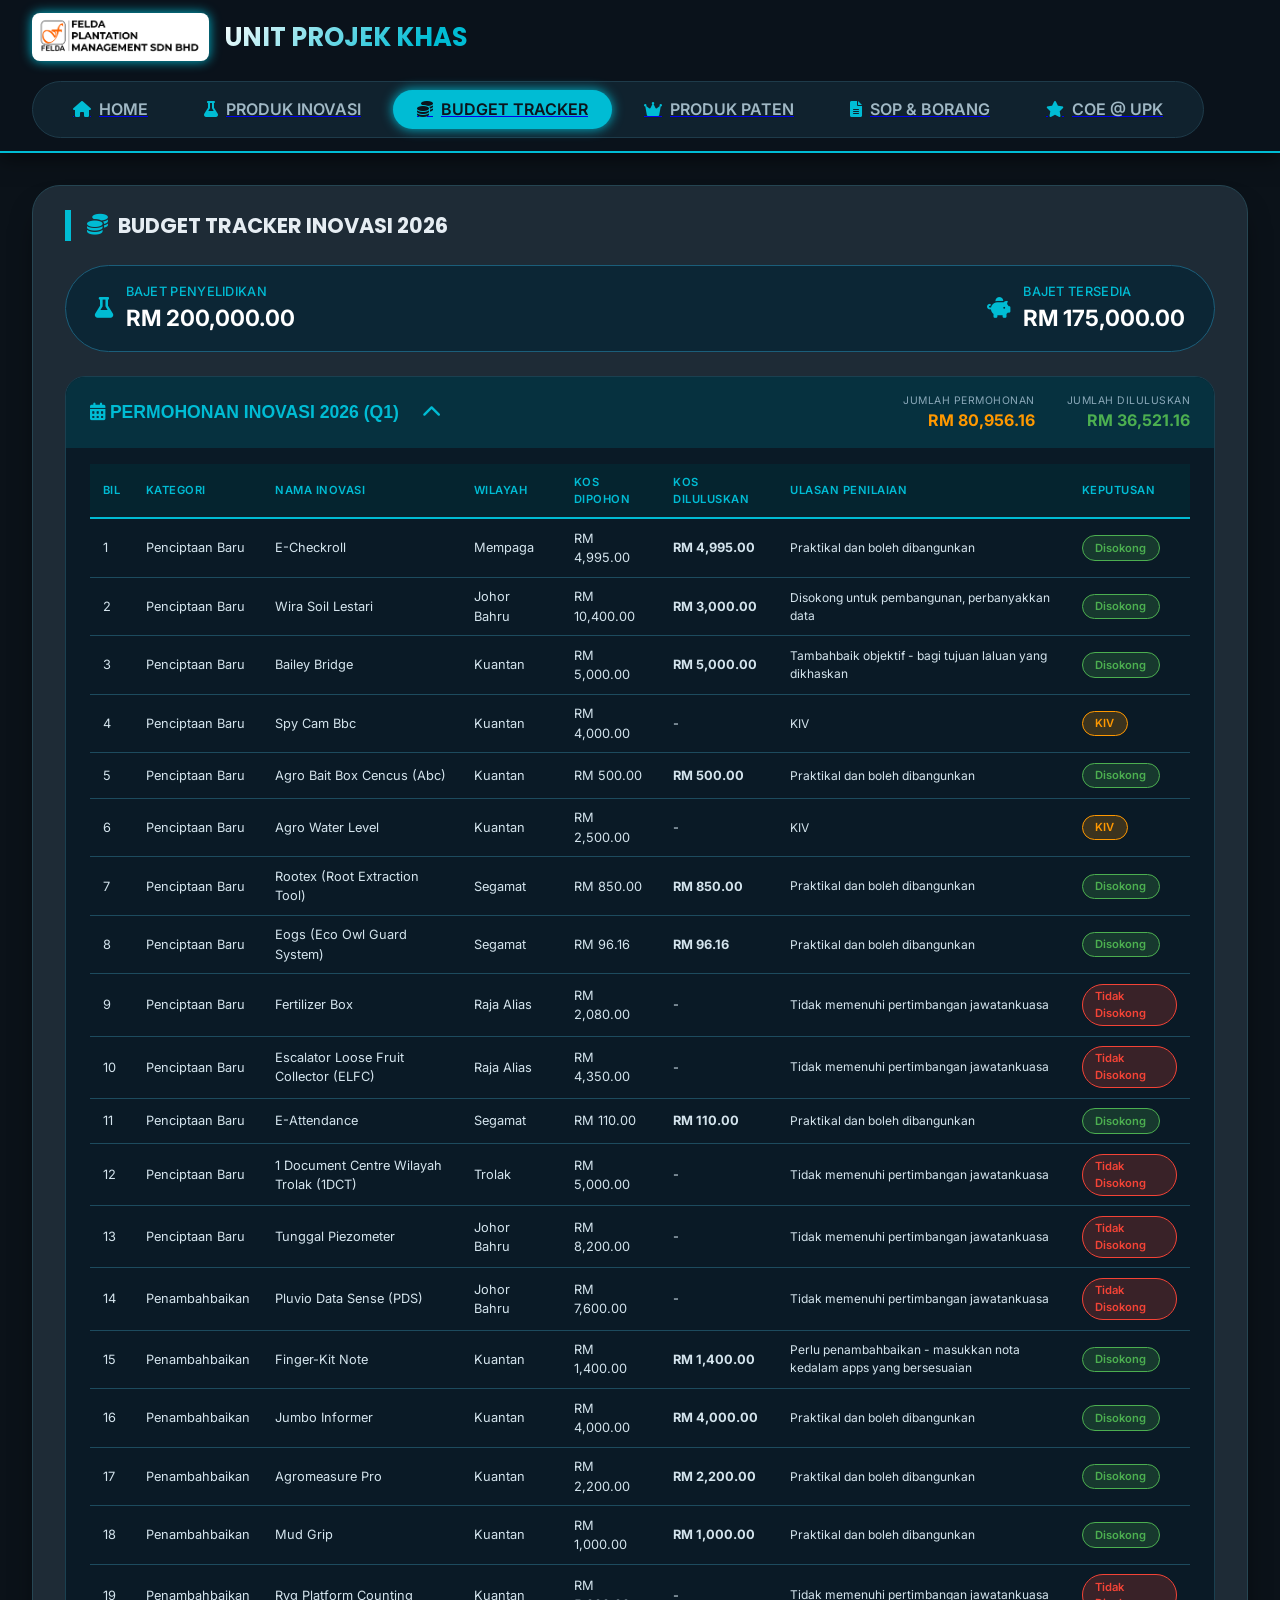
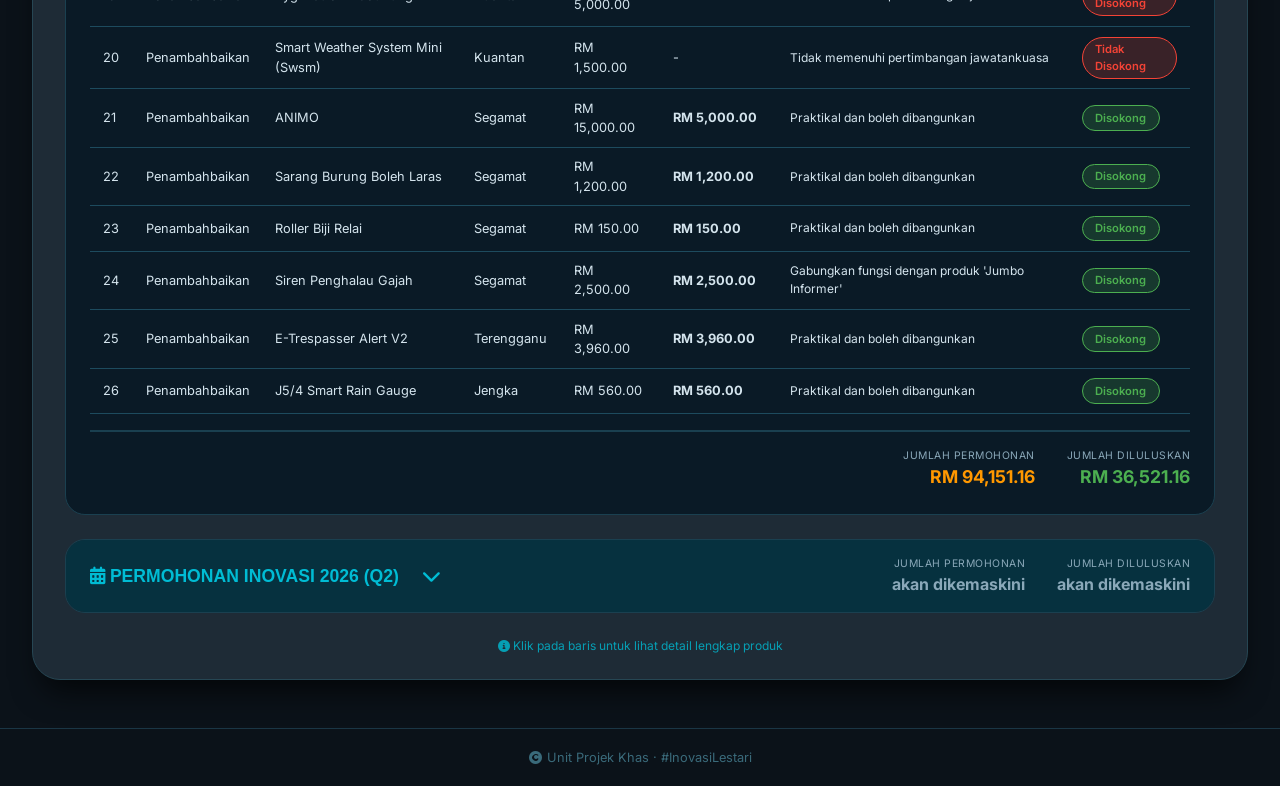
==== commit 003d7bcd: "Update budget.html" ====
--- a/projek-khas/budget.html
+++ b/projek-khas/budget.html
@@ -208,13 +208,6 @@
             background: #1b5e7a;
         }
 
-        .stat-separator-vertical {
-            width: 100%;
-            height: 2px;
-            background: #1b5e7a;
-            margin: 0.5rem 0;
-        }
-
         /* ===== Q SECTION ===== */
         .q-section {
             background: #0a1a26;
@@ -307,7 +300,7 @@
             width: 100%;
             border-collapse: collapse;
             font-size: 0.82rem;
-            min-width: 800px;
+            min-width: 900px;
         }
 
         .q-body th {
@@ -372,11 +365,6 @@
         .amount-kosong {
             color: #666;
         }
-        .amount-diluluskan {
-            font-weight: 700;
-            color: var(--green);
-        }
-
         .kos-dipohon {
             color: #ffa500;
         }
@@ -489,7 +477,7 @@
             }
             .q-body table {
                 font-size: 0.7rem;
-                min-width: 600px;
+                min-width: 650px;
             }
             .q-body th, .q-body td {
                 padding: 0.4rem 0.5rem;
@@ -541,14 +529,6 @@
                         <div class="stat-value">RM 175,000.00</div>
                     </div>
                 </div>
-                <div class="stat-separator"></div>
-                <div class="stat-item">
-                    <i class="fas fa-info-circle" style="color: var(--orange); font-size: 1.3rem;"></i>
-                    <div>
-                        <div class="stat-label">Nota</div>
-                        <div class="stat-value" style="font-size:0.9rem; color:var(--orange);">Tolak Bangunan Inovasi RM25,000.00</div>
-                    </div>
-                </div>
             </div>
 
             <!-- ===== Q1 - PERMOHONAN INOVASI 2026 ===== -->
@@ -565,7 +545,7 @@
                         </div>
                         <div class="q-stat">
                             <span class="q-stat-label">Jumlah Diluluskan</span>
-                            <span class="q-stat-value green">RM 31,526.16</span>
+                            <span class="q-stat-value green">RM 36,521.16</span>
                         </div>
                     </div>
                 </div>
@@ -594,7 +574,7 @@
                         </div>
                         <div class="q-footer-item">
                             <span class="q-footer-label">Jumlah Diluluskan</span>
-                            <span class="q-footer-value green">RM 31,526.16</span>
+                            <span class="q-footer-value green">RM 36,521.16</span>
                         </div>
                     </div>
                 </div>
@@ -786,36 +766,44 @@
 </style>
 
 <script>
-    // ===== DATA Q1 (24 PRODUK) =====
+    // ===== DATA Q1 (26 PRODUK) =====
+    // Jumlah Permohonan: RM80,956.16 (TIDAK termasuk E-Checkroll)
     const q1Data = [
-        // Penciptaan Baru (11)
-        { bil: 1, kategori: "Penciptaan Baru", projek: "Wira Soil Lestari", wilayah: "Johor Bahru", kosDipohon: 10400.00, kosDiluluskan: 3000.00, ulasan: "Disokong untuk pembangunan, perbanyakkan data", status: "Disokong" },
-        { bil: 2, kategori: "Penciptaan Baru", projek: "Bailey Bridge", wilayah: "Kuantan", kosDipohon: 5000.00, kosDiluluskan: 5000.00, ulasan: "Tambahbaik objektif - bagi tujuan laluan yang dikhaskan", status: "Disokong" },
-        { bil: 3, kategori: "Penciptaan Baru", projek: "Spy Cam Bbc", wilayah: "Kuantan", kosDipohon: 4000.00, kosDiluluskan: null, ulasan: "KIV", status: "KIV" },
-        { bil: 4, kategori: "Penciptaan Baru", projek: "Agro Bait Box Cencus (Abc)", wilayah: "Kuantan", kosDipohon: 500.00, kosDiluluskan: 500.00, ulasan: "Praktikal dan boleh dibangunkan", status: "Disokong" },
-        { bil: 5, kategori: "Penciptaan Baru", projek: "Agro Water Level", wilayah: "Kuantan", kosDipohon: 2500.00, kosDiluluskan: null, ulasan: "KIV", status: "KIV" },
-        { bil: 6, kategori: "Penciptaan Baru", projek: "Rootex (Root Extraction Tool)", wilayah: "Segamat", kosDipohon: 850.00, kosDiluluskan: 850.00, ulasan: "Praktikal dan boleh dibangunkan", status: "Disokong" },
-        { bil: 7, kategori: "Penciptaan Baru", projek: "Eogs (Eco Owl Guard System)", wilayah: "Segamat", kosDipohon: 96.16, kosDiluluskan: 96.16, ulasan: "Praktikal dan boleh dibangunkan", status: "Disokong" },
-        { bil: 8, kategori: "Penciptaan Baru", projek: "Fertilizer Box", wilayah: "Raja Alias", kosDipohon: 2080.00, kosDiluluskan: null, ulasan: "Tidak memenuhi pertimbangan jawatankuasa", status: "Tidak Disokong" },
-        { bil: 9, kategori: "Penciptaan Baru", projek: "Escalator Loose Fruit Collector (ELFC)", wilayah: "Raja Alias", kosDipohon: 4350.00, kosDiluluskan: null, ulasan: "Tidak memenuhi pertimbangan jawatankuasa", status: "Tidak Disokong" },
-        { bil: 10, kategori: "Penciptaan Baru", projek: "E-Attendance", wilayah: "Segamat", kosDipohon: 110.00, kosDiluluskan: 110.00, ulasan: "Praktikal dan boleh dibangunkan", status: "Disokong" },
-        { bil: 11, kategori: "Penciptaan Baru", projek: "1 Document Centre Wilayah Trolak (1DCT)", wilayah: "Trolak", kosDipohon: 5000.00, kosDiluluskan: null, ulasan: "Tidak memenuhi pertimbangan jawatankuasa", status: "Tidak Disokong" },
+        // Penciptaan Baru (13)
+        { bil: 1, kategori: "Penciptaan Baru", projek: "E-Checkroll", wilayah: "Mempaga", kosDipohon: 4995.00, kosDiluluskan: 4995.00, ulasan: "Praktikal dan boleh dibangunkan", status: "Disokong" },
+        { bil: 2, kategori: "Penciptaan Baru", projek: "Wira Soil Lestari", wilayah: "Johor Bahru", kosDipohon: 10400.00, kosDiluluskan: 3000.00, ulasan: "Disokong untuk pembangunan, perbanyakkan data", status: "Disokong" },
+        { bil: 3, kategori: "Penciptaan Baru", projek: "Bailey Bridge", wilayah: "Kuantan", kosDipohon: 5000.00, kosDiluluskan: 5000.00, ulasan: "Tambahbaik objektif - bagi tujuan laluan yang dikhaskan", status: "Disokong" },
+        { bil: 4, kategori: "Penciptaan Baru", projek: "Spy Cam Bbc", wilayah: "Kuantan", kosDipohon: 4000.00, kosDiluluskan: null, ulasan: "KIV", status: "KIV" },
+        { bil: 5, kategori: "Penciptaan Baru", projek: "Agro Bait Box Cencus (Abc)", wilayah: "Kuantan", kosDipohon: 500.00, kosDiluluskan: 500.00, ulasan: "Praktikal dan boleh dibangunkan", status: "Disokong" },
+        { bil: 6, kategori: "Penciptaan Baru", projek: "Agro Water Level", wilayah: "Kuantan", kosDipohon: 2500.00, kosDiluluskan: null, ulasan: "KIV", status: "KIV" },
+        { bil: 7, kategori: "Penciptaan Baru", projek: "Rootex (Root Extraction Tool)", wilayah: "Segamat", kosDipohon: 850.00, kosDiluluskan: 850.00, ulasan: "Praktikal dan boleh dibangunkan", status: "Disokong" },
+        { bil: 8, kategori: "Penciptaan Baru", projek: "Eogs (Eco Owl Guard System)", wilayah: "Segamat", kosDipohon: 96.16, kosDiluluskan: 96.16, ulasan: "Praktikal dan boleh dibangunkan", status: "Disokong" },
+        { bil: 9, kategori: "Penciptaan Baru", projek: "Fertilizer Box", wilayah: "Raja Alias", kosDipohon: 2080.00, kosDiluluskan: null, ulasan: "Tidak memenuhi pertimbangan jawatankuasa", status: "Tidak Disokong" },
+        { bil: 10, kategori: "Penciptaan Baru", projek: "Escalator Loose Fruit Collector (ELFC)", wilayah: "Raja Alias", kosDipohon: 4350.00, kosDiluluskan: null, ulasan: "Tidak memenuhi pertimbangan jawatankuasa", status: "Tidak Disokong" },
+        { bil: 11, kategori: "Penciptaan Baru", projek: "E-Attendance", wilayah: "Segamat", kosDipohon: 110.00, kosDiluluskan: 110.00, ulasan: "Praktikal dan boleh dibangunkan", status: "Disokong" },
+        { bil: 12, kategori: "Penciptaan Baru", projek: "1 Document Centre Wilayah Trolak (1DCT)", wilayah: "Trolak", kosDipohon: 5000.00, kosDiluluskan: null, ulasan: "Tidak memenuhi pertimbangan jawatankuasa", status: "Tidak Disokong" },
+        { bil: 13, kategori: "Penciptaan Baru", projek: "Tunggal Piezometer", wilayah: "Johor Bahru", kosDipohon: 8200.00, kosDiluluskan: null, ulasan: "Tidak memenuhi pertimbangan jawatankuasa", status: "Tidak Disokong" },
         
         // Penambahbaikan (13)
-        { bil: 12, kategori: "Penambahbaikan", projek: "Pluvio Data Sense (PDS)", wilayah: "Johor Bahru", kosDipohon: 7600.00, kosDiluluskan: null, ulasan: "Tidak memenuhi pertimbangan jawatankuasa", status: "Tidak Disokong" },
-        { bil: 13, kategori: "Penambahbaikan", projek: "Finger-Kit Note", wilayah: "Kuantan", kosDipohon: 1400.00, kosDiluluskan: 1400.00, ulasan: "Perlu penambahbaikan - masukkan nota kedalam apps yang bersesuaian", status: "Disokong" },
-        { bil: 14, kategori: "Penambahbaikan", projek: "Jumbo Informer", wilayah: "Kuantan", kosDipohon: 4000.00, kosDiluluskan: 4000.00, ulasan: "Praktikal dan boleh dibangunkan", status: "Disokong" },
-        { bil: 15, kategori: "Penambahbaikan", projek: "Agromeasure Pro", wilayah: "Kuantan", kosDipohon: 2200.00, kosDiluluskan: 2200.00, ulasan: "Praktikal dan boleh dibangunkan", status: "Disokong" },
-        { bil: 16, kategori: "Penambahbaikan", projek: "Mud Grip", wilayah: "Kuantan", kosDipohon: 1000.00, kosDiluluskan: 1000.00, ulasan: "Praktikal dan boleh dibangunkan", status: "Disokong" },
-        { bil: 17, kategori: "Penambahbaikan", projek: "Ryg Platform Counting", wilayah: "Kuantan", kosDipohon: 5000.00, kosDiluluskan: null, ulasan: "Tidak memenuhi pertimbangan jawatankuasa", status: "Tidak Disokong" },
-        { bil: 18, kategori: "Penambahbaikan", projek: "Smart Weather System Mini (Swsm)", wilayah: "Kuantan", kosDipohon: 1500.00, kosDiluluskan: null, ulasan: "Tidak memenuhi pertimbangan jawatankuasa", status: "Tidak Disokong" },
-        { bil: 19, kategori: "Penambahbaikan", projek: "ANIMO", wilayah: "Segamat", kosDipohon: 15000.00, kosDiluluskan: 5000.00, ulasan: "Praktikal dan boleh dibangunkan", status: "Disokong" },
-        { bil: 20, kategori: "Penambahbaikan", projek: "Sarang Burung Boleh Laras", wilayah: "Segamat", kosDipohon: 1200.00, kosDiluluskan: 1200.00, ulasan: "Praktikal dan boleh dibangunkan", status: "Disokong" },
-        { bil: 21, kategori: "Penambahbaikan", projek: "Roller Biji Relai", wilayah: "Segamat", kosDipohon: 150.00, kosDiluluskan: 150.00, ulasan: "Praktikal dan boleh dibangunkan", status: "Disokong" },
-        { bil: 22, kategori: "Penambahbaikan", projek: "Siren Penghalau Gajah", wilayah: "Segamat", kosDipohon: 2500.00, kosDiluluskan: 2500.00, ulasan: "Gabungkan fungsi dengan produk 'Jumbo Informer'", status: "Disokong" },
-        { bil: 23, kategori: "Penambahbaikan", projek: "E-Trespasser Alert V2", wilayah: "Terengganu", kosDipohon: 3960.00, kosDiluluskan: 3960.00, ulasan: "Praktikal dan boleh dibangunkan", status: "Disokong" },
-        { bil: 24, kategori: "Penambahbaikan", projek: "J5/4 Smart Rain Gauge", wilayah: "Jengka", kosDipohon: 560.00, kosDiluluskan: 56.00, ulasan: "Praktikal dan boleh dibangunkan", status: "Disokong" }
+        { bil: 14, kategori: "Penambahbaikan", projek: "Pluvio Data Sense (PDS)", wilayah: "Johor Bahru", kosDipohon: 7600.00, kosDiluluskan: null, ulasan: "Tidak memenuhi pertimbangan jawatankuasa", status: "Tidak Disokong" },
+        { bil: 15, kategori: "Penambahbaikan", projek: "Finger-Kit Note", wilayah: "Kuantan", kosDipohon: 1400.00, kosDiluluskan: 1400.00, ulasan: "Perlu penambahbaikan - masukkan nota kedalam apps yang bersesuaian", status: "Disokong" },
+        { bil: 16, kategori: "Penambahbaikan", projek: "Jumbo Informer", wilayah: "Kuantan", kosDipohon: 4000.00, kosDiluluskan: 4000.00, ulasan: "Praktikal dan boleh dibangunkan", status: "Disokong" },
+        { bil: 17, kategori: "Penambahbaikan", projek: "Agromeasure Pro", wilayah: "Kuantan", kosDipohon: 2200.00, kosDiluluskan: 2200.00, ulasan: "Praktikal dan boleh dibangunkan", status: "Disokong" },
+        { bil: 18, kategori: "Penambahbaikan", projek: "Mud Grip", wilayah: "Kuantan", kosDipohon: 1000.00, kosDiluluskan: 1000.00, ulasan: "Praktikal dan boleh dibangunkan", status: "Disokong" },
+        { bil: 19, kategori: "Penambahbaikan", projek: "Ryg Platform Counting", wilayah: "Kuantan", kosDipohon: 5000.00, kosDiluluskan: null, ulasan: "Tidak memenuhi pertimbangan jawatankuasa", status: "Tidak Disokong" },
+        { bil: 20, kategori: "Penambahbaikan", projek: "Smart Weather System Mini (Swsm)", wilayah: "Kuantan", kosDipohon: 1500.00, kosDiluluskan: null, ulasan: "Tidak memenuhi pertimbangan jawatankuasa", status: "Tidak Disokong" },
+        { bil: 21, kategori: "Penambahbaikan", projek: "ANIMO", wilayah: "Segamat", kosDipohon: 15000.00, kosDiluluskan: 5000.00, ulasan: "Praktikal dan boleh dibangunkan", status: "Disokong" },
+        { bil: 22, kategori: "Penambahbaikan", projek: "Sarang Burung Boleh Laras", wilayah: "Segamat", kosDipohon: 1200.00, kosDiluluskan: 1200.00, ulasan: "Praktikal dan boleh dibangunkan", status: "Disokong" },
+        { bil: 23, kategori: "Penambahbaikan", projek: "Roller Biji Relai", wilayah: "Segamat", kosDipohon: 150.00, kosDiluluskan: 150.00, ulasan: "Praktikal dan boleh dibangunkan", status: "Disokong" },
+        { bil: 24, kategori: "Penambahbaikan", projek: "Siren Penghalau Gajah", wilayah: "Segamat", kosDipohon: 2500.00, kosDiluluskan: 2500.00, ulasan: "Gabungkan fungsi dengan produk 'Jumbo Informer'", status: "Disokong" },
+        { bil: 25, kategori: "Penambahbaikan", projek: "E-Trespasser Alert V2", wilayah: "Terengganu", kosDipohon: 3960.00, kosDiluluskan: 3960.00, ulasan: "Praktikal dan boleh dibangunkan", status: "Disokong" },
+        { bil: 26, kategori: "Penambahbaikan", projek: "J5/4 Smart Rain Gauge", wilayah: "Jengka", kosDipohon: 560.00, kosDiluluskan: 560.00, ulasan: "Praktikal dan boleh dibangunkan", status: "Disokong" }
     ];
+
+    // Kira jumlah diluluskan
+    const totalDiluluskan = q1Data
+        .filter(item => item.kosDiluluskan !== null)
+        .reduce((sum, item) => sum + item.kosDiluluskan, 0);
 
     // ===== FUNGSI TOGGLE Q1 =====
     function toggleQ1() {
@@ -909,6 +897,11 @@
                 </tr>
             `;
         }).join('');
+
+        // Update footer totals
+        const totalPermohonan = q1Data.reduce((sum, item) => sum + item.kosDipohon, 0);
+        document.querySelector('.q-footer .orange').textContent = 'RM ' + totalPermohonan.toLocaleString('ms-MY', {minimumFractionDigits: 2, maximumFractionDigits: 2});
+        document.querySelector('.q-footer .green').textContent = 'RM ' + totalDiluluskan.toLocaleString('ms-MY', {minimumFractionDigits: 2, maximumFractionDigits: 2});
     }
 
     // ===== INIT =====
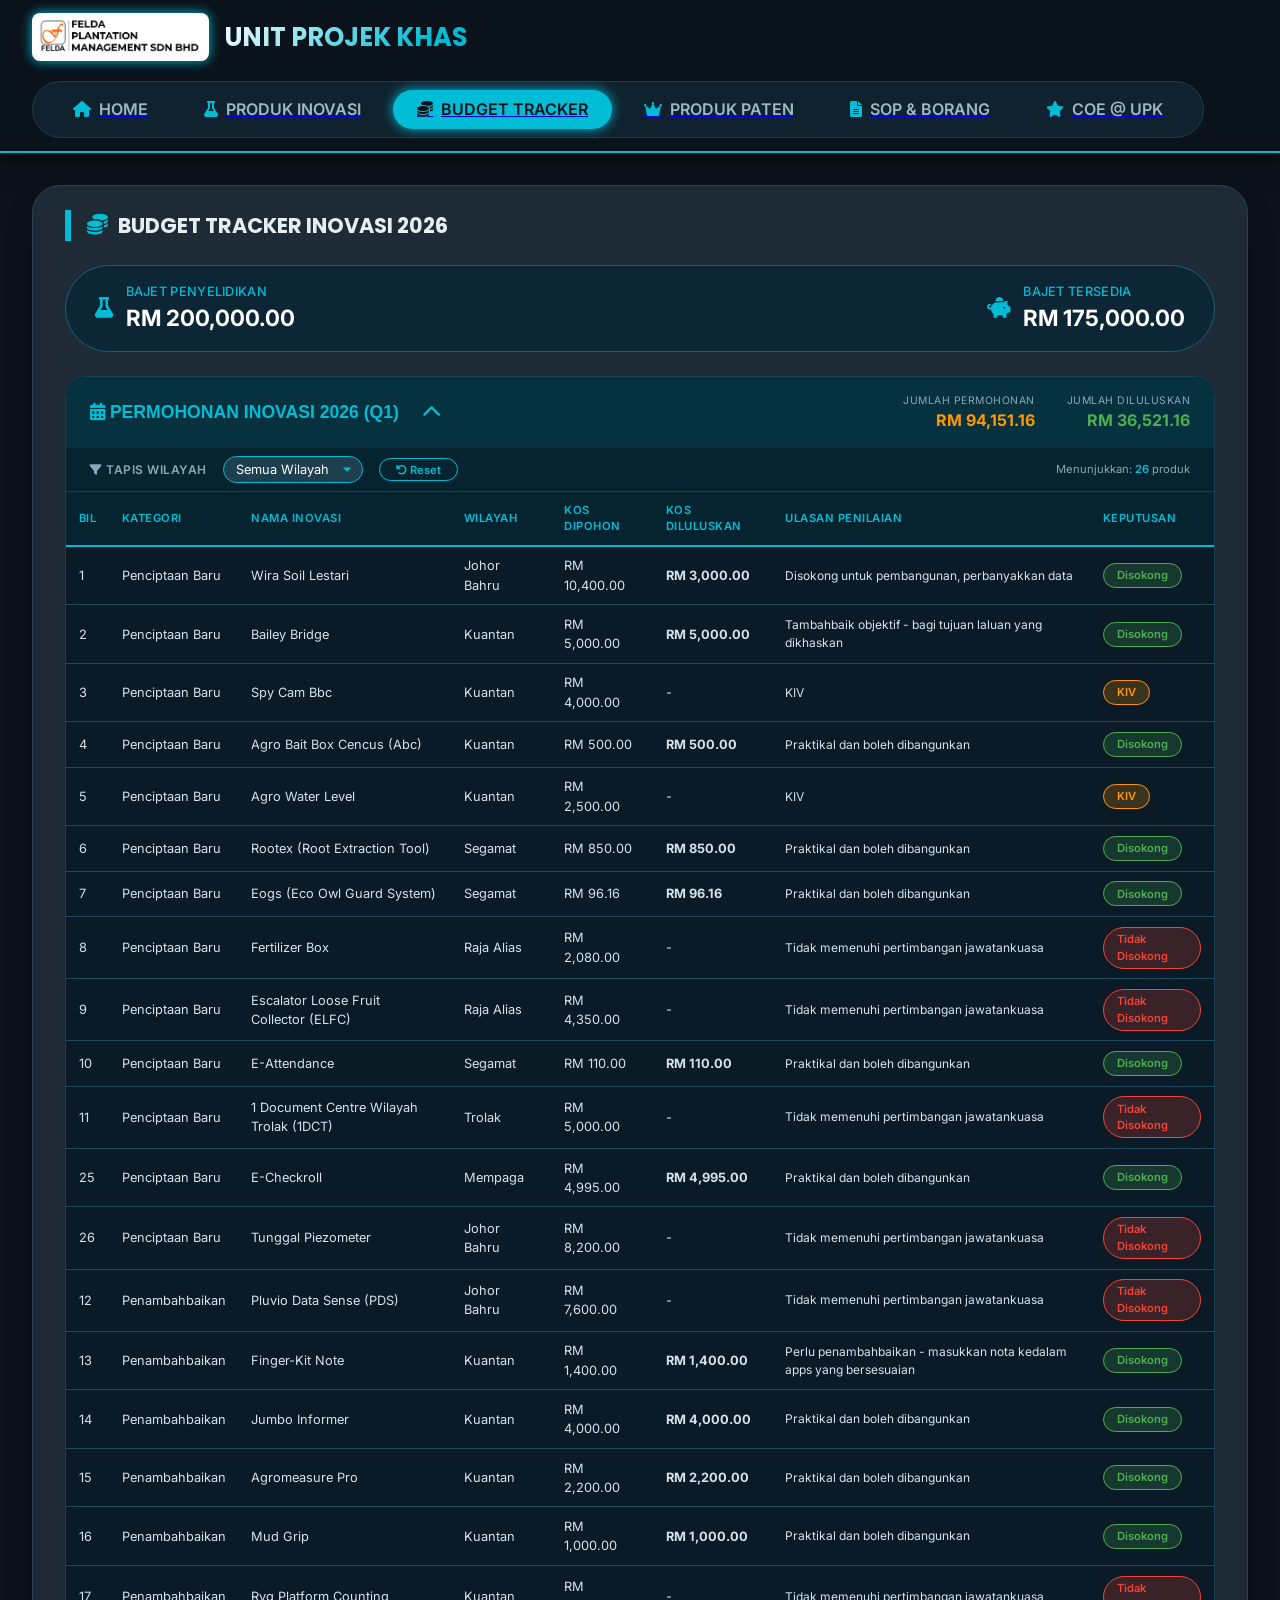
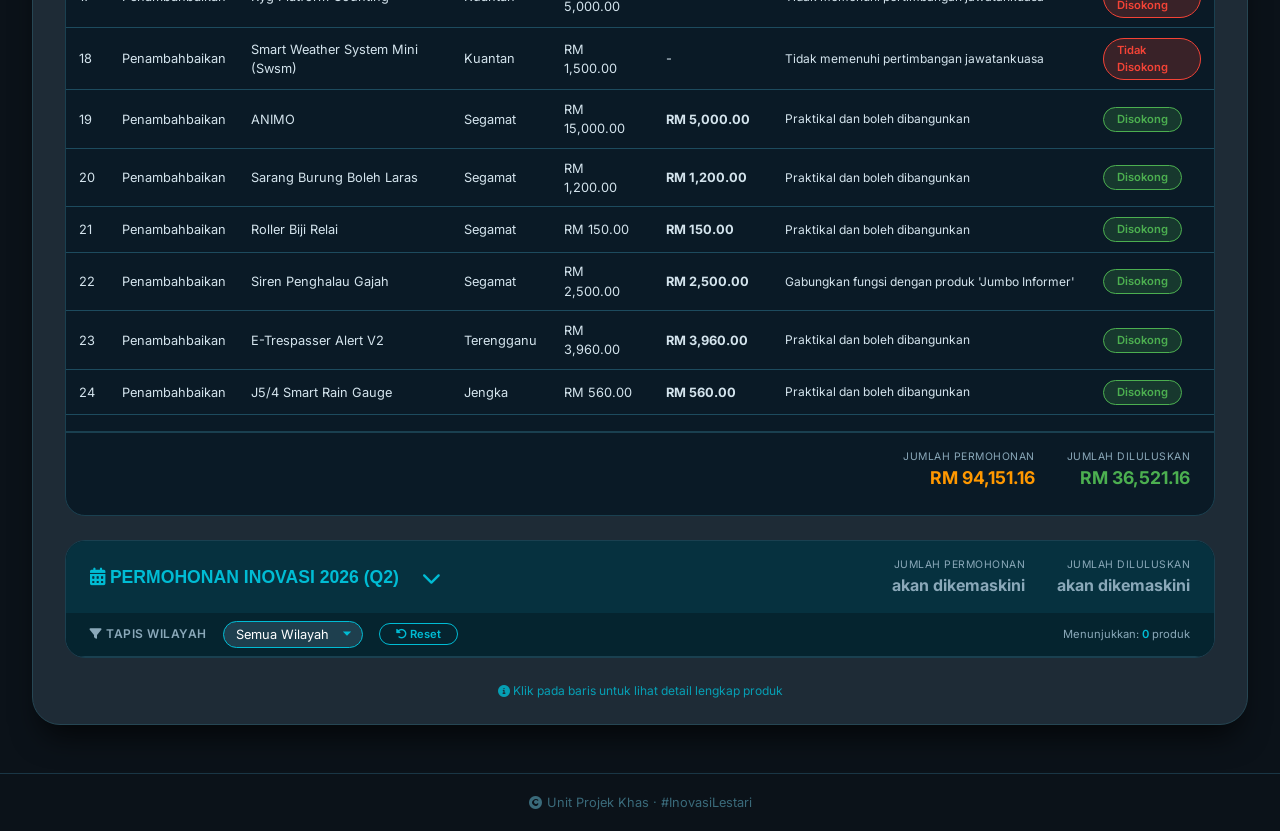
==== commit f8461d85: "Update budget.html" ====
--- a/projek-khas/budget.html
+++ b/projek-khas/budget.html
@@ -226,6 +226,8 @@
             cursor: pointer;
             transition: 0.2s;
             user-select: none;
+            flex-wrap: wrap;
+            gap: 0.5rem;
         }
 
         .q-header:hover {
@@ -236,6 +238,7 @@
             display: flex;
             align-items: center;
             gap: 1rem;
+            flex-wrap: wrap;
         }
 
         .q-header-left h3 {
@@ -249,6 +252,7 @@
             display: flex;
             align-items: center;
             gap: 2rem;
+            flex-wrap: wrap;
         }
 
         .q-stat {
@@ -284,6 +288,75 @@
             transform: rotate(180deg);
         }
 
+        /* ===== FILTER BAR WITHIN Q ===== */
+        .q-filter-bar {
+            display: flex;
+            align-items: center;
+            gap: 1rem;
+            padding: 0.5rem 1.5rem;
+            background: #05242f;
+            border-bottom: 1px solid #1a4050;
+            flex-wrap: wrap;
+        }
+        
+        .q-filter-bar label {
+            font-size: 0.75rem;
+            color: #8aa8b9;
+            text-transform: uppercase;
+            letter-spacing: 0.5px;
+            font-weight: 600;
+        }
+        
+        .q-filter-bar select {
+            background: #1e3f4e;
+            border: 1px solid var(--cyan);
+            color: #fff;
+            padding: 0.3rem 1.8rem 0.3rem 0.8rem;
+            border-radius: 30px;
+            font-size: 0.8rem;
+            cursor: pointer;
+            font-family: 'Inter', sans-serif;
+            appearance: none;
+            background-image: url("data:image/svg+xml,%3Csvg xmlns='http://www.w3.org/2000/svg' width='10' height='10' viewBox='0 0 12 12'%3E%3Cpath fill='%2300bcd4' d='M6 8L1 3h10z'/%3E%3C/svg%3E");
+            background-repeat: no-repeat;
+            background-position: right 0.6rem center;
+            min-width: 140px;
+        }
+        
+        .q-filter-bar select option {
+            background: #0f1f2b;
+            color: #fff;
+        }
+        
+        .q-filter-bar .filter-reset-btn {
+            background: transparent;
+            border: 1px solid var(--cyan);
+            color: var(--cyan);
+            padding: 0.2rem 1rem;
+            border-radius: 30px;
+            cursor: pointer;
+            font-size: 0.7rem;
+            font-weight: 600;
+            transition: 0.2s;
+            font-family: 'Inter', sans-serif;
+        }
+        
+        .q-filter-bar .filter-reset-btn:hover {
+            background: var(--cyan);
+            color: #0b141c;
+        }
+        
+        .q-filter-bar .filter-info {
+            font-size: 0.7rem;
+            color: #8aa8b9;
+            margin-left: auto;
+        }
+        
+        .q-filter-bar .filter-info span {
+            color: var(--cyan);
+            font-weight: 600;
+        }
+
         .q-body {
             padding: 0;
             max-height: 0;
@@ -293,7 +366,7 @@
 
         .q-body.open {
             max-height: 5000px;
-            padding: 1rem 1.5rem 1.5rem;
+            padding: 0 0 1.5rem 0;
         }
 
         .q-body table {
@@ -373,7 +446,7 @@
             display: flex;
             justify-content: flex-end;
             gap: 2rem;
-            padding: 1rem 0 0;
+            padding: 1rem 1.5rem 0;
             border-top: 2px solid #1a4050;
             margin-top: 1rem;
         }
@@ -469,11 +542,20 @@
                 flex-wrap: wrap;
                 gap: 0.5rem;
             }
+            .q-filter-bar {
+                padding: 0.5rem 1rem;
+                flex-direction: column;
+                align-items: stretch;
+            }
+            .q-filter-bar .filter-info {
+                margin-left: 0;
+                text-align: center;
+            }
             .q-body {
                 padding: 0 0.5rem;
             }
             .q-body.open {
-                padding: 0.5rem;
+                padding: 0 0.5rem 0.5rem;
             }
             .q-body table {
                 font-size: 0.7rem;
@@ -486,6 +568,7 @@
                 flex-direction: column;
                 gap: 0.5rem;
                 align-items: flex-end;
+                padding: 0.5rem 0.5rem 0;
             }
         }
     </style>
@@ -541,14 +624,25 @@
                     <div class="q-header-right">
                         <div class="q-stat">
                             <span class="q-stat-label">Jumlah Permohonan</span>
-                            <span class="q-stat-value orange">RM 80,956.16</span>
+                            <span class="q-stat-value orange" id="q1TotalPermohonan">RM 80,956.16</span>
                         </div>
                         <div class="q-stat">
                             <span class="q-stat-label">Jumlah Diluluskan</span>
-                            <span class="q-stat-value green">RM 36,521.16</span>
+                            <span class="q-stat-value green" id="q1TotalDiluluskan">RM 36,521.16</span>
                         </div>
                     </div>
                 </div>
+                
+                <!-- Q1 Filter Bar -->
+                <div class="q-filter-bar">
+                    <label><i class="fas fa-filter"></i> TAPIS WILAYAH</label>
+                    <select id="q1WilayahFilter" onchange="filterQ1()">
+                        <option value="SEMUA">Semua Wilayah</option>
+                    </select>
+                    <button class="filter-reset-btn" onclick="resetQ1Filter()"><i class="fas fa-undo-alt"></i> Reset</button>
+                    <span class="filter-info">Menunjukkan: <span id="q1FilterCount">26</span> produk</span>
+                </div>
+                
                 <div class="q-body open" id="q1Body">
                     <div class="table-responsive">
                         <table>
@@ -570,11 +664,11 @@
                     <div class="q-footer">
                         <div class="q-footer-item">
                             <span class="q-footer-label">Jumlah Permohonan</span>
-                            <span class="q-footer-value orange">RM 80,956.16</span>
+                            <span class="q-footer-value orange" id="q1FooterPermohonan">RM 80,956.16</span>
                         </div>
                         <div class="q-footer-item">
                             <span class="q-footer-label">Jumlah Diluluskan</span>
-                            <span class="q-footer-value green">RM 36,521.16</span>
+                            <span class="q-footer-value green" id="q1FooterDiluluskan">RM 36,521.16</span>
                         </div>
                     </div>
                 </div>
@@ -598,6 +692,17 @@
                         </div>
                     </div>
                 </div>
+                
+                <!-- Q2 Filter Bar -->
+                <div class="q-filter-bar">
+                    <label><i class="fas fa-filter"></i> TAPIS WILAYAH</label>
+                    <select id="q2WilayahFilter" onchange="filterQ2()">
+                        <option value="SEMUA">Semua Wilayah</option>
+                    </select>
+                    <button class="filter-reset-btn" onclick="resetQ2Filter()"><i class="fas fa-undo-alt"></i> Reset</button>
+                    <span class="filter-info">Menunjukkan: <span id="q2FilterCount">0</span> produk</span>
+                </div>
+                
                 <div class="q-body" id="q2Body">
                     <div class="q-empty">
                         <i class="fas fa-clock" style="font-size:2rem; color:var(--cyan); margin-bottom:1rem; display:block;"></i>
@@ -766,46 +871,49 @@
 </style>
 
 <script>
-    // ===== DATA Q1 (26 PRODUK) =====
-    // Jumlah Permohonan: RM80,956.16 (TIDAK termasuk E-Checkroll)
+    // ===== DATA Q1 (26 PRODUK) - SUSUNAN BETUL MENGIKUT LAPORAN =====
     const q1Data = [
-        // Penciptaan Baru (13)
-        { bil: 1, kategori: "Penciptaan Baru", projek: "E-Checkroll", wilayah: "Mempaga", kosDipohon: 4995.00, kosDiluluskan: 4995.00, ulasan: "Praktikal dan boleh dibangunkan", status: "Disokong" },
-        { bil: 2, kategori: "Penciptaan Baru", projek: "Wira Soil Lestari", wilayah: "Johor Bahru", kosDipohon: 10400.00, kosDiluluskan: 3000.00, ulasan: "Disokong untuk pembangunan, perbanyakkan data", status: "Disokong" },
-        { bil: 3, kategori: "Penciptaan Baru", projek: "Bailey Bridge", wilayah: "Kuantan", kosDipohon: 5000.00, kosDiluluskan: 5000.00, ulasan: "Tambahbaik objektif - bagi tujuan laluan yang dikhaskan", status: "Disokong" },
-        { bil: 4, kategori: "Penciptaan Baru", projek: "Spy Cam Bbc", wilayah: "Kuantan", kosDipohon: 4000.00, kosDiluluskan: null, ulasan: "KIV", status: "KIV" },
-        { bil: 5, kategori: "Penciptaan Baru", projek: "Agro Bait Box Cencus (Abc)", wilayah: "Kuantan", kosDipohon: 500.00, kosDiluluskan: 500.00, ulasan: "Praktikal dan boleh dibangunkan", status: "Disokong" },
-        { bil: 6, kategori: "Penciptaan Baru", projek: "Agro Water Level", wilayah: "Kuantan", kosDipohon: 2500.00, kosDiluluskan: null, ulasan: "KIV", status: "KIV" },
-        { bil: 7, kategori: "Penciptaan Baru", projek: "Rootex (Root Extraction Tool)", wilayah: "Segamat", kosDipohon: 850.00, kosDiluluskan: 850.00, ulasan: "Praktikal dan boleh dibangunkan", status: "Disokong" },
-        { bil: 8, kategori: "Penciptaan Baru", projek: "Eogs (Eco Owl Guard System)", wilayah: "Segamat", kosDipohon: 96.16, kosDiluluskan: 96.16, ulasan: "Praktikal dan boleh dibangunkan", status: "Disokong" },
-        { bil: 9, kategori: "Penciptaan Baru", projek: "Fertilizer Box", wilayah: "Raja Alias", kosDipohon: 2080.00, kosDiluluskan: null, ulasan: "Tidak memenuhi pertimbangan jawatankuasa", status: "Tidak Disokong" },
-        { bil: 10, kategori: "Penciptaan Baru", projek: "Escalator Loose Fruit Collector (ELFC)", wilayah: "Raja Alias", kosDipohon: 4350.00, kosDiluluskan: null, ulasan: "Tidak memenuhi pertimbangan jawatankuasa", status: "Tidak Disokong" },
-        { bil: 11, kategori: "Penciptaan Baru", projek: "E-Attendance", wilayah: "Segamat", kosDipohon: 110.00, kosDiluluskan: 110.00, ulasan: "Praktikal dan boleh dibangunkan", status: "Disokong" },
-        { bil: 12, kategori: "Penciptaan Baru", projek: "1 Document Centre Wilayah Trolak (1DCT)", wilayah: "Trolak", kosDipohon: 5000.00, kosDiluluskan: null, ulasan: "Tidak memenuhi pertimbangan jawatankuasa", status: "Tidak Disokong" },
-        { bil: 13, kategori: "Penciptaan Baru", projek: "Tunggal Piezometer", wilayah: "Johor Bahru", kosDipohon: 8200.00, kosDiluluskan: null, ulasan: "Tidak memenuhi pertimbangan jawatankuasa", status: "Tidak Disokong" },
-        
-        // Penambahbaikan (13)
-        { bil: 14, kategori: "Penambahbaikan", projek: "Pluvio Data Sense (PDS)", wilayah: "Johor Bahru", kosDipohon: 7600.00, kosDiluluskan: null, ulasan: "Tidak memenuhi pertimbangan jawatankuasa", status: "Tidak Disokong" },
-        { bil: 15, kategori: "Penambahbaikan", projek: "Finger-Kit Note", wilayah: "Kuantan", kosDipohon: 1400.00, kosDiluluskan: 1400.00, ulasan: "Perlu penambahbaikan - masukkan nota kedalam apps yang bersesuaian", status: "Disokong" },
-        { bil: 16, kategori: "Penambahbaikan", projek: "Jumbo Informer", wilayah: "Kuantan", kosDipohon: 4000.00, kosDiluluskan: 4000.00, ulasan: "Praktikal dan boleh dibangunkan", status: "Disokong" },
-        { bil: 17, kategori: "Penambahbaikan", projek: "Agromeasure Pro", wilayah: "Kuantan", kosDipohon: 2200.00, kosDiluluskan: 2200.00, ulasan: "Praktikal dan boleh dibangunkan", status: "Disokong" },
-        { bil: 18, kategori: "Penambahbaikan", projek: "Mud Grip", wilayah: "Kuantan", kosDipohon: 1000.00, kosDiluluskan: 1000.00, ulasan: "Praktikal dan boleh dibangunkan", status: "Disokong" },
-        { bil: 19, kategori: "Penambahbaikan", projek: "Ryg Platform Counting", wilayah: "Kuantan", kosDipohon: 5000.00, kosDiluluskan: null, ulasan: "Tidak memenuhi pertimbangan jawatankuasa", status: "Tidak Disokong" },
-        { bil: 20, kategori: "Penambahbaikan", projek: "Smart Weather System Mini (Swsm)", wilayah: "Kuantan", kosDipohon: 1500.00, kosDiluluskan: null, ulasan: "Tidak memenuhi pertimbangan jawatankuasa", status: "Tidak Disokong" },
-        { bil: 21, kategori: "Penambahbaikan", projek: "ANIMO", wilayah: "Segamat", kosDipohon: 15000.00, kosDiluluskan: 5000.00, ulasan: "Praktikal dan boleh dibangunkan", status: "Disokong" },
-        { bil: 22, kategori: "Penambahbaikan", projek: "Sarang Burung Boleh Laras", wilayah: "Segamat", kosDipohon: 1200.00, kosDiluluskan: 1200.00, ulasan: "Praktikal dan boleh dibangunkan", status: "Disokong" },
-        { bil: 23, kategori: "Penambahbaikan", projek: "Roller Biji Relai", wilayah: "Segamat", kosDipohon: 150.00, kosDiluluskan: 150.00, ulasan: "Praktikal dan boleh dibangunkan", status: "Disokong" },
-        { bil: 24, kategori: "Penambahbaikan", projek: "Siren Penghalau Gajah", wilayah: "Segamat", kosDipohon: 2500.00, kosDiluluskan: 2500.00, ulasan: "Gabungkan fungsi dengan produk 'Jumbo Informer'", status: "Disokong" },
-        { bil: 25, kategori: "Penambahbaikan", projek: "E-Trespasser Alert V2", wilayah: "Terengganu", kosDipohon: 3960.00, kosDiluluskan: 3960.00, ulasan: "Praktikal dan boleh dibangunkan", status: "Disokong" },
-        { bil: 26, kategori: "Penambahbaikan", projek: "J5/4 Smart Rain Gauge", wilayah: "Jengka", kosDipohon: 560.00, kosDiluluskan: 560.00, ulasan: "Praktikal dan boleh dibangunkan", status: "Disokong" }
+        // ===== PENCIPTAAN BARU (11) =====
+        { bil: 1, kategori: "Penciptaan Baru", projek: "Wira Soil Lestari", wilayah: "Johor Bahru", kosDipohon: 10400.00, kosDiluluskan: 3000.00, ulasan: "Disokong untuk pembangunan, perbanyakkan data", status: "Disokong" },
+        { bil: 2, kategori: "Penciptaan Baru", projek: "Bailey Bridge", wilayah: "Kuantan", kosDipohon: 5000.00, kosDiluluskan: 5000.00, ulasan: "Tambahbaik objektif - bagi tujuan laluan yang dikhaskan", status: "Disokong" },
+        { bil: 3, kategori: "Penciptaan Baru", projek: "Spy Cam Bbc", wilayah: "Kuantan", kosDipohon: 4000.00, kosDiluluskan: null, ulasan: "KIV", status: "KIV" },
+        { bil: 4, kategori: "Penciptaan Baru", projek: "Agro Bait Box Cencus (Abc)", wilayah: "Kuantan", kosDipohon: 500.00, kosDiluluskan: 500.00, ulasan: "Praktikal dan boleh dibangunkan", status: "Disokong" },
+        { bil: 5, kategori: "Penciptaan Baru", projek: "Agro Water Level", wilayah: "Kuantan", kosDipohon: 2500.00, kosDiluluskan: null, ulasan: "KIV", status: "KIV" },
+        { bil: 6, kategori: "Penciptaan Baru", projek: "Rootex (Root Extraction Tool)", wilayah: "Segamat", kosDipohon: 850.00, kosDiluluskan: 850.00, ulasan: "Praktikal dan boleh dibangunkan", status: "Disokong" },
+        { bil: 7, kategori: "Penciptaan Baru", projek: "Eogs (Eco Owl Guard System)", wilayah: "Segamat", kosDipohon: 96.16, kosDiluluskan: 96.16, ulasan: "Praktikal dan boleh dibangunkan", status: "Disokong" },
+        { bil: 8, kategori: "Penciptaan Baru", projek: "Fertilizer Box", wilayah: "Raja Alias", kosDipohon: 2080.00, kosDiluluskan: null, ulasan: "Tidak memenuhi pertimbangan jawatankuasa", status: "Tidak Disokong" },
+        { bil: 9, kategori: "Penciptaan Baru", projek: "Escalator Loose Fruit Collector (ELFC)", wilayah: "Raja Alias", kosDipohon: 4350.00, kosDiluluskan: null, ulasan: "Tidak memenuhi pertimbangan jawatankuasa", status: "Tidak Disokong" },
+        { bil: 10, kategori: "Penciptaan Baru", projek: "E-Attendance", wilayah: "Segamat", kosDipohon: 110.00, kosDiluluskan: 110.00, ulasan: "Praktikal dan boleh dibangunkan", status: "Disokong" },
+        { bil: 11, kategori: "Penciptaan Baru", projek: "1 Document Centre Wilayah Trolak (1DCT)", wilayah: "Trolak", kosDipohon: 5000.00, kosDiluluskan: null, ulasan: "Tidak memenuhi pertimbangan jawatankuasa", status: "Tidak Disokong" },
+        
+        // ===== PENCIPTAAN BARU (TAMBAHAN - ITEM 25 & 26) =====
+        { bil: 25, kategori: "Penciptaan Baru", projek: "E-Checkroll", wilayah: "Mempaga", kosDipohon: 4995.00, kosDiluluskan: 4995.00, ulasan: "Praktikal dan boleh dibangunkan", status: "Disokong" },
+        { bil: 26, kategori: "Penciptaan Baru", projek: "Tunggal Piezometer", wilayah: "Johor Bahru", kosDipohon: 8200.00, kosDiluluskan: null, ulasan: "Tidak memenuhi pertimbangan jawatankuasa", status: "Tidak Disokong" },
+        
+        // ===== PENAMBAHBAIKAN (13) =====
+        { bil: 12, kategori: "Penambahbaikan", projek: "Pluvio Data Sense (PDS)", wilayah: "Johor Bahru", kosDipohon: 7600.00, kosDiluluskan: null, ulasan: "Tidak memenuhi pertimbangan jawatankuasa", status: "Tidak Disokong" },
+        { bil: 13, kategori: "Penambahbaikan", projek: "Finger-Kit Note", wilayah: "Kuantan", kosDipohon: 1400.00, kosDiluluskan: 1400.00, ulasan: "Perlu penambahbaikan - masukkan nota kedalam apps yang bersesuaian", status: "Disokong" },
+        { bil: 14, kategori: "Penambahbaikan", projek: "Jumbo Informer", wilayah: "Kuantan", kosDipohon: 4000.00, kosDiluluskan: 4000.00, ulasan: "Praktikal dan boleh dibangunkan", status: "Disokong" },
+        { bil: 15, kategori: "Penambahbaikan", projek: "Agromeasure Pro", wilayah: "Kuantan", kosDipohon: 2200.00, kosDiluluskan: 2200.00, ulasan: "Praktikal dan boleh dibangunkan", status: "Disokong" },
+        { bil: 16, kategori: "Penambahbaikan", projek: "Mud Grip", wilayah: "Kuantan", kosDipohon: 1000.00, kosDiluluskan: 1000.00, ulasan: "Praktikal dan boleh dibangunkan", status: "Disokong" },
+        { bil: 17, kategori: "Penambahbaikan", projek: "Ryg Platform Counting", wilayah: "Kuantan", kosDipohon: 5000.00, kosDiluluskan: null, ulasan: "Tidak memenuhi pertimbangan jawatankuasa", status: "Tidak Disokong" },
+        { bil: 18, kategori: "Penambahbaikan", projek: "Smart Weather System Mini (Swsm)", wilayah: "Kuantan", kosDipohon: 1500.00, kosDiluluskan: null, ulasan: "Tidak memenuhi pertimbangan jawatankuasa", status: "Tidak Disokong" },
+        { bil: 19, kategori: "Penambahbaikan", projek: "ANIMO", wilayah: "Segamat", kosDipohon: 15000.00, kosDiluluskan: 5000.00, ulasan: "Praktikal dan boleh dibangunkan", status: "Disokong" },
+        { bil: 20, kategori: "Penambahbaikan", projek: "Sarang Burung Boleh Laras", wilayah: "Segamat", kosDipohon: 1200.00, kosDiluluskan: 1200.00, ulasan: "Praktikal dan boleh dibangunkan", status: "Disokong" },
+        { bil: 21, kategori: "Penambahbaikan", projek: "Roller Biji Relai", wilayah: "Segamat", kosDipohon: 150.00, kosDiluluskan: 150.00, ulasan: "Praktikal dan boleh dibangunkan", status: "Disokong" },
+        { bil: 22, kategori: "Penambahbaikan", projek: "Siren Penghalau Gajah", wilayah: "Segamat", kosDipohon: 2500.00, kosDiluluskan: 2500.00, ulasan: "Gabungkan fungsi dengan produk 'Jumbo Informer'", status: "Disokong" },
+        { bil: 23, kategori: "Penambahbaikan", projek: "E-Trespasser Alert V2", wilayah: "Terengganu", kosDipohon: 3960.00, kosDiluluskan: 3960.00, ulasan: "Praktikal dan boleh dibangunkan", status: "Disokong" },
+        { bil: 24, kategori: "Penambahbaikan", projek: "J5/4 Smart Rain Gauge", wilayah: "Jengka", kosDipohon: 560.00, kosDiluluskan: 560.00, ulasan: "Praktikal dan boleh dibangunkan", status: "Disokong" }
     ];
 
-    // Kira jumlah diluluskan
-    const totalDiluluskan = q1Data
-        .filter(item => item.kosDiluluskan !== null)
-        .reduce((sum, item) => sum + item.kosDiluluskan, 0);
-
-    // ===== FUNGSI TOGGLE Q1 =====
+    // ===== Q2 DATA (Empty for now) =====
+    const q2Data = [];
+
+    // ===== VARIABLES =====
+    let q1FilteredData = [...q1Data];
+    let q2FilteredData = [...q2Data];
+
+    // ===== FUNGSI TOGGLE =====
     function toggleQ1() {
         const body = document.getElementById('q1Body');
         const toggle = document.getElementById('q1Toggle');
@@ -876,10 +984,60 @@
         document.getElementById('detailPopup').style.display = 'none';
     }
 
-    // ===== RENDER Q1 TABLE =====
+    // ===== POPULATE WILAYAH FILTERS =====
+    function populateWilayahFilters() {
+        const wilayahSet = new Set(q1Data.map(item => item.wilayah));
+        const sorted = Array.from(wilayahSet).sort();
+        
+        // Q1 Filter
+        const q1Select = document.getElementById('q1WilayahFilter');
+        sorted.forEach(w => {
+            const opt = document.createElement('option');
+            opt.value = w;
+            opt.textContent = w;
+            q1Select.appendChild(opt);
+        });
+        
+        // Q2 Filter (empty for now)
+        const q2Select = document.getElementById('q2WilayahFilter');
+        // Add default option only
+    }
+
+    // ===== FILTER Q1 =====
+    function filterQ1() {
+        const wilayah = document.getElementById('q1WilayahFilter').value;
+        
+        q1FilteredData = wilayah === "SEMUA" 
+            ? [...q1Data] 
+            : q1Data.filter(item => item.wilayah === wilayah);
+        
+        renderQ1();
+    }
+
+    // ===== RESET Q1 FILTER =====
+    function resetQ1Filter() {
+        document.getElementById('q1WilayahFilter').value = "SEMUA";
+        q1FilteredData = [...q1Data];
+        renderQ1();
+    }
+
+    // ===== FILTER Q2 =====
+    function filterQ2() {
+        // Q2 empty for now
+        renderQ2();
+    }
+
+    // ===== RESET Q2 FILTER =====
+    function resetQ2Filter() {
+        document.getElementById('q2WilayahFilter').value = "SEMUA";
+        q2FilteredData = [...q2Data];
+        renderQ2();
+    }
+
+    // ===== RENDER Q1 =====
     function renderQ1() {
         const tbody = document.getElementById('q1TableBody');
-        tbody.innerHTML = q1Data.map(item => {
+        tbody.innerHTML = q1FilteredData.map(item => {
             const statusClass = item.status === "Disokong" ? "lulus" : item.status === "KIV" ? "kiv" : "tidak";
             const kosDiluluskan = item.kosDiluluskan !== null ? 'RM ' + item.kosDiluluskan.toLocaleString('ms-MY', {minimumFractionDigits: 2, maximumFractionDigits: 2}) : '-';
             const kosDiluluskanClass = item.kosDiluluskan !== null ? 'amount-lulus' : 'amount-kosong';
@@ -898,20 +1056,43 @@
             `;
         }).join('');
 
-        // Update footer totals
-        const totalPermohonan = q1Data.reduce((sum, item) => sum + item.kosDipohon, 0);
-        document.querySelector('.q-footer .orange').textContent = 'RM ' + totalPermohonan.toLocaleString('ms-MY', {minimumFractionDigits: 2, maximumFractionDigits: 2});
-        document.querySelector('.q-footer .green').textContent = 'RM ' + totalDiluluskan.toLocaleString('ms-MY', {minimumFractionDigits: 2, maximumFractionDigits: 2});
+        // Update totals
+        const totalPermohonan = q1FilteredData.reduce((sum, item) => sum + item.kosDipohon, 0);
+        const totalDiluluskan = q1FilteredData
+            .filter(item => item.kosDiluluskan !== null)
+            .reduce((sum, item) => sum + item.kosDiluluskan, 0);
+        
+        document.getElementById('q1FooterPermohonan').textContent = 'RM ' + totalPermohonan.toLocaleString('ms-MY', {minimumFractionDigits: 2, maximumFractionDigits: 2});
+        document.getElementById('q1FooterDiluluskan').textContent = 'RM ' + totalDiluluskan.toLocaleString('ms-MY', {minimumFractionDigits: 2, maximumFractionDigits: 2});
+        
+        // Update header stats
+        document.getElementById('q1TotalPermohonan').textContent = 'RM ' + totalPermohonan.toLocaleString('ms-MY', {minimumFractionDigits: 2, maximumFractionDigits: 2});
+        document.getElementById('q1TotalDiluluskan').textContent = 'RM ' + totalDiluluskan.toLocaleString('ms-MY', {minimumFractionDigits: 2, maximumFractionDigits: 2});
+        
+        // Update filter count
+        document.getElementById('q1FilterCount').textContent = q1FilteredData.length;
+    }
+
+    // ===== RENDER Q2 =====
+    function renderQ2() {
+        // Q2 empty for now
+        document.getElementById('q2FilterCount').textContent = '0';
     }
 
     // ===== INIT =====
+    populateWilayahFilters();
     renderQ1();
+    renderQ2();
 
     // Expose functions
     window.toggleQ1 = toggleQ1;
     window.toggleQ2 = toggleQ2;
     window.showDetailPopup = showDetailPopup;
     window.closeDetailPopup = closeDetailPopup;
+    window.filterQ1 = filterQ1;
+    window.resetQ1Filter = resetQ1Filter;
+    window.filterQ2 = filterQ2;
+    window.resetQ2Filter = resetQ2Filter;
 </script>
 </body>
 </html>
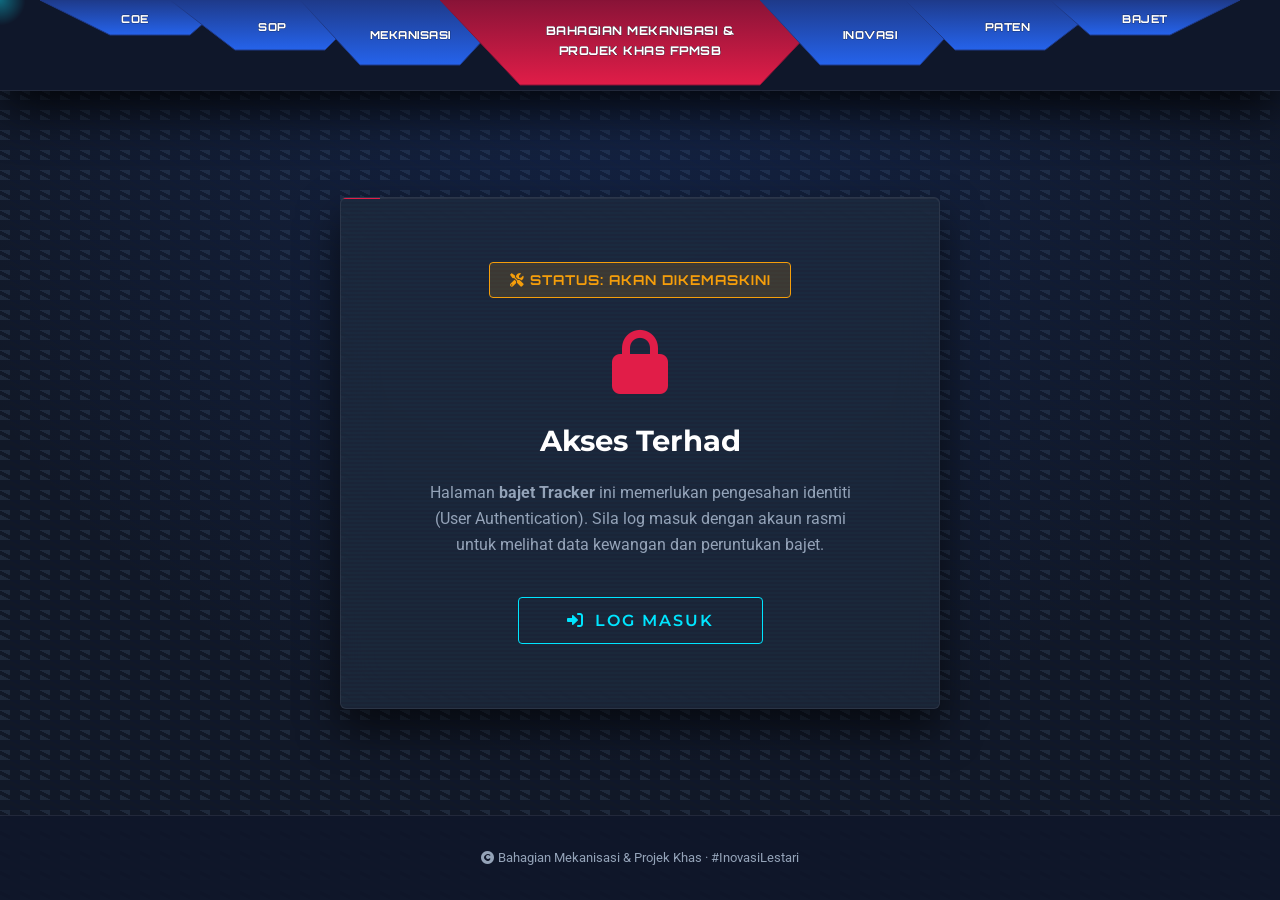
==== commit d7ad568b: "Add files via upload" ====
--- a/projek-khas/budget.html
+++ b/projek-khas/budget.html
@@ -1,1098 +1,388 @@
-<!DOCTYPE html>
-<html lang="en">
-<head>
-    <!-- Favicon dalam folder image/ -->
-    <link rel="icon" type="image/x-icon" href="image/favicon.ico">
-    <link rel="shortcut icon" href="image/favicon.ico">
-    <link rel="apple-touch-icon" sizes="180x180" href="image/apple-touch-icon.png">
-    <link rel="icon" type="image/png" sizes="32x32" href="image/favicon-32x32.png">
-    <link rel="icon" type="image/png" sizes="16x16" href="image/favicon-16x16.png">
-    <link rel="manifest" href="image/site.webmanifest">
-
-    <meta charset="UTF-8">
-    <meta name="viewport" content="width=device-width, initial-scale=1.0, maximum-scale=5.0, user-scalable=yes">
-    <title>Budget Tracker · Unit Projek Khas</title>
-    
-    <!-- Font Awesome 6 -->
-    <link rel="stylesheet" href="https://cdnjs.cloudflare.com/ajax/libs/font-awesome/6.0.0-beta3/css/all.min.css">
-    <!-- Google Fonts -->
-    <link href="https://fonts.googleapis.com/css2?family=Inter:opsz,wght@14..32,400;14..32,500;14..32,600;14..32,700&family=Poppins:wght@500;600;700&display=swap" rel="stylesheet">
-    
-    <style>
-        /* ========== RESET & ROOT ========== */
-        * {
-            margin: 0;
-            padding: 0;
-            box-sizing: border-box;
-        }
-
-        :root {
-            --cyan: #00bcd4;
-            --cyan-light: #4dd0e1;
-            --carbon: #0f1a24;
-            --carbon-light: #1e2b36;
-            --white: #ffffff;
-            --green: #4caf50;
-            --red: #f44336;
-            --orange: #ff9800;
-        }
-
-        body {
-            font-family: 'Inter', sans-serif;
-            background-color: #0b1219;
-            color: #e6edf3;
-            line-height: 1.5;
-            min-height: 100vh;
-            display: flex;
-            flex-direction: column;
-        }
-
-        /* ========== SCROLLBAR ========== */
-        ::-webkit-scrollbar { width: 6px; height: 6px; }
-        ::-webkit-scrollbar-track { background: #1a2833; }
-        ::-webkit-scrollbar-thumb { background: var(--cyan); border-radius: 10px; }
-
-        /* ========== HEADER (STICKY) ========== */
-        .navbar {
-            background: #0b141c;
-            padding: 0.8rem 2rem;
-            border-bottom: 2px solid var(--cyan);
-            display: flex;
-            align-items: center;
-            justify-content: space-between;
-            flex-wrap: wrap;
-            box-shadow: 0 4px 20px rgba(0,0,0,0.6);
-            position: sticky;
-            top: 0;
-            z-index: 1000;
-            backdrop-filter: blur(8px);
-            background-color: rgba(11, 20, 28, 0.95);
-            gap: 20px;
-        }
-        
-        .logo-area {
-            display: flex;
-            align-items: center;
-            gap: 15px;
-            flex-shrink: 0;
-        }
-        .logo-img {
-            height: 48px;
-            width: auto;
-            filter: drop-shadow(0 0 6px var(--cyan));
-            border-radius: 8px;
-            background: white;
-            padding: 4px;
-            object-fit: contain;
-        }
-        .title-unit {
-            font-family: 'Poppins', sans-serif;
-            font-weight: 700;
-            font-size: 1.6rem;
-            background: linear-gradient(135deg, #fff 0%, var(--cyan) 80%);
-            -webkit-background-clip: text;
-            -webkit-text-fill-color: transparent;
-            white-space: nowrap;
-        }
-
-        /* ========== NAVIGATION TABS ========== */
-        .nav-tabs {
-            display: flex;
-            gap: 8px;
-            background: #10222e;
-            padding: 0.5rem 1rem;
-            border-radius: 48px;
-            border: 1px solid #1e3b4a;
-            flex-wrap: wrap;
-        }
-        .nav-btn {
-            background: transparent;
-            border: none;
-            color: #a0b8c5;
-            font-weight: 600;
-            font-size: 1rem;
-            padding: 0.6rem 1.5rem;
-            border-radius: 40px;
-            cursor: pointer;
-            transition: 0.2s;
-            display: flex;
-            align-items: center;
-            gap: 8px;
-            white-space: nowrap;
-            font-family: 'Inter', sans-serif;
-        }
-        .nav-btn i {
-            color: var(--cyan);
-        }
-        .nav-btn.active {
-            background: var(--cyan);
-            color: #0b141c;
-            box-shadow: 0 0 12px #00bcd4;
-        }
-        .nav-btn.active i {
-            color: #0b141c;
-        }
-        .nav-btn:hover:not(.active) {
-            color: #fff;
-        }
-
-        /* ========== MAIN CONTAINER ========== */
-        .main-container {
-            flex: 1;
-            padding: 2rem 2rem 1.5rem;
-            max-width: 1600px;
-            margin: 0 auto;
-            width: 100%;
-        }
-
-        /* ========== CARD ========== */
-        .card {
-            background: var(--carbon-light);
-            border-radius: 28px;
-            padding: 1.5rem 2rem;
-            border: 1px solid #264653;
-            box-shadow: 0 20px 30px -10px rgba(0,0,0,0.7);
-            margin-bottom: 1.5rem;
-        }
-        .card-title {
-            font-size: 1.3rem;
-            font-weight: 700;
-            margin-bottom: 1.5rem;
-            display: flex;
-            align-items: center;
-            gap: 10px;
-            border-left: 6px solid var(--cyan);
-            padding-left: 1rem;
-            font-family: 'Poppins', sans-serif;
-        }
-        .card-title i { color: var(--cyan); }
-
-        /* ===== STATS BADGE ===== */
-        .stats-badge {
-            background: #0c2635;
-            border-radius: 60px;
-            padding: 1rem 1.8rem;
-            margin-bottom: 1.5rem;
-            display: flex;
-            justify-content: space-between;
-            align-items: center;
-            flex-wrap: wrap;
-            gap: 1rem 1.5rem;
-            border: 1px solid #1b5e7a;
-        }
-
-        .stat-item {
-            display: flex;
-            align-items: center;
-            gap: 0.8rem;
-        }
-
-        .stat-value {
-            font-size: 1.4rem;
-            font-weight: 700;
-            color: #fff;
-            font-family: 'Inter', sans-serif;
-        }
-
-        .stat-label {
-            color: var(--cyan);
-            font-size: 0.8rem;
-            font-weight: 500;
-            text-transform: uppercase;
-            letter-spacing: 0.3px;
-        }
-
-        .stat-separator {
-            width: 2px;
-            height: 38px;
-            background: #1b5e7a;
-        }
-
-        /* ===== Q SECTION ===== */
-        .q-section {
-            background: #0a1a26;
-            border-radius: 20px;
-            border: 1px solid #1a4050;
-            margin-bottom: 1.5rem;
-            overflow: hidden;
-        }
-
-        .q-header {
-            display: flex;
-            justify-content: space-between;
-            align-items: center;
-            padding: 1rem 1.5rem;
-            background: #06313f;
-            cursor: pointer;
-            transition: 0.2s;
-            user-select: none;
-            flex-wrap: wrap;
-            gap: 0.5rem;
-        }
-
-        .q-header:hover {
-            background: #0a4050;
-        }
-
-        .q-header-left {
-            display: flex;
-            align-items: center;
-            gap: 1rem;
-            flex-wrap: wrap;
-        }
-
-        .q-header-left h3 {
-            color: var(--cyan);
-            font-size: 1.1rem;
-            font-weight: 600;
-            font-family: 'Poppins', sans-serif;
-        }
-
-        .q-header-right {
-            display: flex;
-            align-items: center;
-            gap: 2rem;
-            flex-wrap: wrap;
-        }
-
-        .q-stat {
-            display: flex;
-            flex-direction: column;
-            align-items: flex-end;
-        }
-
-        .q-stat-label {
-            font-size: 0.65rem;
-            color: #8aa8b9;
-            text-transform: uppercase;
-            letter-spacing: 0.5px;
-        }
-
-        .q-stat-value {
-            font-weight: 700;
-            font-size: 1rem;
-            color: #fff;
-        }
-
-        .q-stat-value.green { color: var(--green); }
-        .q-stat-value.orange { color: var(--orange); }
-
-        .q-toggle {
-            color: var(--cyan);
-            font-size: 1.2rem;
-            transition: 0.3s;
-            margin-left: 0.5rem;
-        }
-
-        .q-toggle.open {
-            transform: rotate(180deg);
-        }
-
-        /* ===== FILTER BAR WITHIN Q ===== */
-        .q-filter-bar {
-            display: flex;
-            align-items: center;
-            gap: 1rem;
-            padding: 0.5rem 1.5rem;
-            background: #05242f;
-            border-bottom: 1px solid #1a4050;
-            flex-wrap: wrap;
-        }
-        
-        .q-filter-bar label {
-            font-size: 0.75rem;
-            color: #8aa8b9;
-            text-transform: uppercase;
-            letter-spacing: 0.5px;
-            font-weight: 600;
-        }
-        
-        .q-filter-bar select {
-            background: #1e3f4e;
-            border: 1px solid var(--cyan);
-            color: #fff;
-            padding: 0.3rem 1.8rem 0.3rem 0.8rem;
-            border-radius: 30px;
-            font-size: 0.8rem;
-            cursor: pointer;
-            font-family: 'Inter', sans-serif;
-            appearance: none;
-            background-image: url("data:image/svg+xml,%3Csvg xmlns='http://www.w3.org/2000/svg' width='10' height='10' viewBox='0 0 12 12'%3E%3Cpath fill='%2300bcd4' d='M6 8L1 3h10z'/%3E%3C/svg%3E");
-            background-repeat: no-repeat;
-            background-position: right 0.6rem center;
-            min-width: 140px;
-        }
-        
-        .q-filter-bar select option {
-            background: #0f1f2b;
-            color: #fff;
-        }
-        
-        .q-filter-bar .filter-reset-btn {
-            background: transparent;
-            border: 1px solid var(--cyan);
-            color: var(--cyan);
-            padding: 0.2rem 1rem;
-            border-radius: 30px;
-            cursor: pointer;
-            font-size: 0.7rem;
-            font-weight: 600;
-            transition: 0.2s;
-            font-family: 'Inter', sans-serif;
-        }
-        
-        .q-filter-bar .filter-reset-btn:hover {
-            background: var(--cyan);
-            color: #0b141c;
-        }
-        
-        .q-filter-bar .filter-info {
-            font-size: 0.7rem;
-            color: #8aa8b9;
-            margin-left: auto;
-        }
-        
-        .q-filter-bar .filter-info span {
-            color: var(--cyan);
-            font-weight: 600;
-        }
-
-        .q-body {
-            padding: 0;
-            max-height: 0;
-            overflow: hidden;
-            transition: max-height 0.4s ease, padding 0.3s ease;
-        }
-
-        .q-body.open {
-            max-height: 5000px;
-            padding: 0 0 1.5rem 0;
-        }
-
-        .q-body table {
-            width: 100%;
-            border-collapse: collapse;
-            font-size: 0.82rem;
-            min-width: 900px;
-        }
-
-        .q-body th {
-            background: #05242f;
-            color: var(--cyan);
-            padding: 0.6rem 0.8rem;
-            text-align: left;
-            font-weight: 600;
-            font-size: 0.7rem;
-            text-transform: uppercase;
-            letter-spacing: 0.5px;
-            border-bottom: 2px solid var(--cyan);
-        }
-
-        .q-body td {
-            padding: 0.6rem 0.8rem;
-            border-bottom: 1px solid #1d4b5e;
-            color: #d4e4ed;
-            font-size: 0.8rem;
-        }
-
-        .q-body tr:hover td {
-            background: #1b4050;
-        }
-
-        .status-badge {
-            padding: 0.2rem 0.8rem;
-            border-radius: 30px;
-            font-weight: 600;
-            font-size: 0.7rem;
-            display: inline-flex;
-            align-items: center;
-            gap: 0.3rem;
-        }
-        
-        .status-badge.lulus {
-            background: rgba(76, 175, 80, 0.2);
-            color: var(--green);
-            border: 1px solid var(--green);
-        }
-        
-        .status-badge.tidak {
-            background: rgba(244, 67, 54, 0.2);
-            color: var(--red);
-            border: 1px solid var(--red);
-        }
-
-        .status-badge.kiv {
-            background: rgba(255, 152, 0, 0.2);
-            color: var(--orange);
-            border: 1px solid var(--orange);
-        }
-
-        .amount-lulus {
-            font-weight: 700;
-            color: var(--green);
-        }
-        .amount-tidak {
-            font-weight: 700;
-            color: var(--red);
-        }
-        .amount-kosong {
-            color: #666;
-        }
-        .kos-dipohon {
-            color: #ffa500;
-        }
-
-        .q-footer {
-            display: flex;
-            justify-content: flex-end;
-            gap: 2rem;
-            padding: 1rem 1.5rem 0;
-            border-top: 2px solid #1a4050;
-            margin-top: 1rem;
-        }
-
-        .q-footer-item {
-            display: flex;
-            flex-direction: column;
-            align-items: flex-end;
-        }
-
-        .q-footer-label {
-            font-size: 0.65rem;
-            color: #8aa8b9;
-            text-transform: uppercase;
-            letter-spacing: 0.5px;
-        }
-
-        .q-footer-value {
-            font-weight: 700;
-            font-size: 1.1rem;
-            color: #fff;
-        }
-
-        .q-footer-value.green { color: var(--green); }
-        .q-footer-value.orange { color: var(--orange); }
-
-        .q-empty {
-            text-align: center;
-            padding: 2rem;
-            color: #8aa8b9;
-        }
-
-        /* ===== FOOTER ===== */
-        footer {
-            text-align: center;
-            padding: 1.2rem;
-            border-top: 1px solid #1a3645;
-            color: #3a6a7a;
-            font-size: 0.8rem;
-        }
-
-        /* ===== RESPONSIVE ===== */
-        @media screen and (max-width: 768px) {
-            .navbar {
-                padding: 0.6rem 1rem;
-            }
-            .logo-img {
-                height: 36px;
-            }
-            .title-unit {
-                font-size: 1rem;
-            }
-            .nav-tabs {
-                overflow-x: auto;
-                flex-wrap: nowrap;
-                padding: 0.4rem 0.8rem;
-            }
-            .nav-btn {
-                font-size: 0.7rem;
-                padding: 0.3rem 0.7rem;
-            }
-            .main-container {
-                padding: 1rem 0.8rem;
-            }
-            .card {
-                padding: 1rem;
-            }
-            .stats-badge {
-                padding: 0.8rem 1rem;
-                border-radius: 30px;
-                gap: 0.5rem;
-            }
-            .stat-value {
-                font-size: 1.1rem;
-            }
-            .stat-label {
-                font-size: 0.65rem;
-            }
-            .stat-separator {
-                display: none;
-            }
-            .card-title {
-                font-size: 1.1rem;
-            }
-            .q-header {
-                flex-direction: column;
-                align-items: stretch;
-                gap: 0.5rem;
-                padding: 0.8rem 1rem;
-            }
-            .q-header-right {
-                justify-content: space-between;
-                flex-wrap: wrap;
-                gap: 0.5rem;
-            }
-            .q-filter-bar {
-                padding: 0.5rem 1rem;
-                flex-direction: column;
-                align-items: stretch;
-            }
-            .q-filter-bar .filter-info {
-                margin-left: 0;
-                text-align: center;
-            }
-            .q-body {
-                padding: 0 0.5rem;
-            }
-            .q-body.open {
-                padding: 0 0.5rem 0.5rem;
-            }
-            .q-body table {
-                font-size: 0.7rem;
-                min-width: 650px;
-            }
-            .q-body th, .q-body td {
-                padding: 0.4rem 0.5rem;
-            }
-            .q-footer {
-                flex-direction: column;
-                gap: 0.5rem;
-                align-items: flex-end;
-                padding: 0.5rem 0.5rem 0;
-            }
-        }
-    </style>
-</head>
-<body>
-<div class="app-wrapper">
-    <!-- ===== NAVBAR ===== -->
-    <div class="navbar">
-        <div class="logo-area">
-            <img class="logo-img" src="image/logo-fpm.png" alt="Logo" onerror="this.src='https://via.placeholder.com/48x48/00bcd4/ffffff?text=UPK';">
-            <span class="title-unit">UNIT PROJEK KHAS</span>
-        </div>
-        <div class="nav-tabs">
-            <a href="index.html"><button class="nav-btn"><i class="fas fa-home"></i> HOME</button></a>
-            <a href="inovasi.html"><button class="nav-btn"><i class="fas fa-flask"></i> PRODUK INOVASI</button></a>
-            <a href="budget.html"><button class="nav-btn active"><i class="fas fa-coins"></i> BUDGET TRACKER</button></a>
-            <a href="paten.html"><button class="nav-btn"><i class="fas fa-crown"></i> PRODUK PATEN</button></a>
-            <a href="sop.html"><button class="nav-btn"><i class="fas fa-file-alt"></i> SOP & BORANG</button></a>
-            <a href="coe.html"><button class="nav-btn"><i class="fas fa-star"></i> COE @ UPK</button></a>
-        </div>
-    </div>
-
-    <!-- ===== MAIN ===== -->
-    <div class="main-container">
-        <div class="card">
-            <div class="card-title"><i class="fas fa-coins"></i> BUDGET TRACKER INOVASI 2026</div>
-
-            <!-- Stats -->
-            <div class="stats-badge">
-                <div class="stat-item">
-                    <i class="fas fa-flask" style="color: var(--cyan); font-size: 1.3rem;"></i>
-                    <div>
-                        <div class="stat-label">Bajet Penyelidikan</div>
-                        <div class="stat-value">RM 200,000.00</div>
-                    </div>
-                </div>
-                <div class="stat-item">
-                    <i class="fas fa-piggy-bank" style="color: var(--cyan); font-size: 1.3rem;"></i>
-                    <div>
-                        <div class="stat-label">Bajet Tersedia</div>
-                        <div class="stat-value">RM 175,000.00</div>
-                    </div>
-                </div>
-            </div>
-
-            <!-- ===== Q1 - PERMOHONAN INOVASI 2026 ===== -->
-            <div class="q-section">
-                <div class="q-header" onclick="toggleQ1()">
-                    <div class="q-header-left">
-                        <h3><i class="fas fa-calendar-alt"></i> PERMOHONAN INOVASI 2026 (Q1)</h3>
-                        <i class="fas fa-chevron-down q-toggle open" id="q1Toggle"></i>
-                    </div>
-                    <div class="q-header-right">
-                        <div class="q-stat">
-                            <span class="q-stat-label">Jumlah Permohonan</span>
-                            <span class="q-stat-value orange" id="q1TotalPermohonan">RM 80,956.16</span>
-                        </div>
-                        <div class="q-stat">
-                            <span class="q-stat-label">Jumlah Diluluskan</span>
-                            <span class="q-stat-value green" id="q1TotalDiluluskan">RM 36,521.16</span>
-                        </div>
-                    </div>
-                </div>
-                
-                <!-- Q1 Filter Bar -->
-                <div class="q-filter-bar">
-                    <label><i class="fas fa-filter"></i> TAPIS WILAYAH</label>
-                    <select id="q1WilayahFilter" onchange="filterQ1()">
-                        <option value="SEMUA">Semua Wilayah</option>
-                    </select>
-                    <button class="filter-reset-btn" onclick="resetQ1Filter()"><i class="fas fa-undo-alt"></i> Reset</button>
-                    <span class="filter-info">Menunjukkan: <span id="q1FilterCount">26</span> produk</span>
-                </div>
-                
-                <div class="q-body open" id="q1Body">
-                    <div class="table-responsive">
-                        <table>
-                            <thead>
-                                <tr>
-                                    <th>Bil</th>
-                                    <th>Kategori</th>
-                                    <th>Nama Inovasi</th>
-                                    <th>Wilayah</th>
-                                    <th>Kos Dipohon</th>
-                                    <th>Kos Diluluskan</th>
-                                    <th>Ulasan Penilaian</th>
-                                    <th>Keputusan</th>
-                                </tr>
-                            </thead>
-                            <tbody id="q1TableBody"></tbody>
-                        </table>
-                    </div>
-                    <div class="q-footer">
-                        <div class="q-footer-item">
-                            <span class="q-footer-label">Jumlah Permohonan</span>
-                            <span class="q-footer-value orange" id="q1FooterPermohonan">RM 80,956.16</span>
-                        </div>
-                        <div class="q-footer-item">
-                            <span class="q-footer-label">Jumlah Diluluskan</span>
-                            <span class="q-footer-value green" id="q1FooterDiluluskan">RM 36,521.16</span>
-                        </div>
-                    </div>
-                </div>
-            </div>
-
-            <!-- ===== Q2 - PERMOHONAN INOVASI 2026 ===== -->
-            <div class="q-section">
-                <div class="q-header" onclick="toggleQ2()">
-                    <div class="q-header-left">
-                        <h3><i class="fas fa-calendar-alt"></i> PERMOHONAN INOVASI 2026 (Q2)</h3>
-                        <i class="fas fa-chevron-down q-toggle" id="q2Toggle"></i>
-                    </div>
-                    <div class="q-header-right">
-                        <div class="q-stat">
-                            <span class="q-stat-label">Jumlah Permohonan</span>
-                            <span class="q-stat-value" style="color:#8aa8b9;">akan dikemaskini</span>
-                        </div>
-                        <div class="q-stat">
-                            <span class="q-stat-label">Jumlah Diluluskan</span>
-                            <span class="q-stat-value" style="color:#8aa8b9;">akan dikemaskini</span>
-                        </div>
-                    </div>
-                </div>
-                
-                <!-- Q2 Filter Bar -->
-                <div class="q-filter-bar">
-                    <label><i class="fas fa-filter"></i> TAPIS WILAYAH</label>
-                    <select id="q2WilayahFilter" onchange="filterQ2()">
-                        <option value="SEMUA">Semua Wilayah</option>
-                    </select>
-                    <button class="filter-reset-btn" onclick="resetQ2Filter()"><i class="fas fa-undo-alt"></i> Reset</button>
-                    <span class="filter-info">Menunjukkan: <span id="q2FilterCount">0</span> produk</span>
-                </div>
-                
-                <div class="q-body" id="q2Body">
-                    <div class="q-empty">
-                        <i class="fas fa-clock" style="font-size:2rem; color:var(--cyan); margin-bottom:1rem; display:block;"></i>
-                        <p>Permohonan Inovasi Q2 akan dibuka pada</p>
-                        <p style="color:var(--cyan); font-weight:700; font-size:1.2rem; margin-top:0.5rem;">1 JULAI 2026</p>
-                        <p style="color:#8aa8b9; font-size:0.85rem; margin-top:0.5rem;">Sila kemukakan permohonan sebelum tarikh tutup</p>
-                    </div>
-                </div>
-            </div>
-
-            <p style="text-align: center; margin-top: 0.5rem; color: var(--cyan); font-size: 0.75rem; opacity: 0.8;">
-                <i class="fas fa-info-circle"></i> Klik pada baris untuk lihat detail lengkap produk
-            </p>
-        </div>
-    </div>
-
-    <!-- ===== POPUP DETAIL ===== -->
-    <div id="detailPopup" class="popup-overlay" style="display:none;">
-        <div class="popup-card" id="detailPopupContent"></div>
-    </div>
-
-    <footer>
-        <i class="fas fa-copyright"></i> Unit Projek Khas · #InovasiLestari
-    </footer>
-</div>
-
-<style>
-    .popup-overlay {
-        position: fixed;
-        top: 0;
-        left: 0;
-        width: 100%;
-        height: 100%;
-        background-color: rgba(0, 0, 0, 0.85);
-        backdrop-filter: blur(5px);
-        z-index: 2000;
-        display: none;
-        align-items: center;
-        justify-content: center;
-        padding: 1rem;
-    }
-
-    .popup-card {
-        background: linear-gradient(145deg, #0b2635, #123645);
-        border: 2px solid var(--cyan);
-        border-radius: 30px;
-        width: 100%;
-        max-width: 550px;
-        max-height: 85vh;
-        overflow-y: auto;
-        box-shadow: 0 30px 50px rgba(0, 188, 212, 0.25);
-        position: relative;
-    }
-
-    .popup-header {
-        position: sticky;
-        top: 0;
-        background: linear-gradient(145deg, #0b2635, #123645);
-        padding: 1.2rem 1.5rem;
-        border-bottom: 2px solid var(--cyan);
-        border-radius: 28px 28px 0 0;
-        display: flex;
-        justify-content: space-between;
-        align-items: center;
-        z-index: 10;
-    }
-
-    .popup-header h3 {
-        color: var(--cyan);
-        font-size: 1.2rem;
-        margin: 0;
-        padding-right: 2rem;
-        font-family: 'Poppins', sans-serif;
-    }
-
-    .popup-close {
-        background: transparent;
-        border: none;
-        color: #fff;
-        font-size: 1.8rem;
-        cursor: pointer;
-        transition: 0.2s;
-        line-height: 1;
-        padding: 0.3rem;
-        border-radius: 50%;
-        width: 36px;
-        height: 36px;
-        display: flex;
-        align-items: center;
-        justify-content: center;
-    }
-
-    .popup-close:hover {
-        color: var(--cyan);
-        background: rgba(0, 188, 212, 0.1);
-        transform: scale(1.05);
-    }
-
-    .popup-body {
-        padding: 1.5rem;
-    }
-
-    .detail-row {
-        margin-bottom: 1rem;
-        padding-bottom: 0.8rem;
-        border-bottom: 1px solid #1c5568;
-    }
-
-    .detail-row:last-child {
-        border-bottom: none;
-        margin-bottom: 0;
-        padding-bottom: 0;
-    }
-
-    .detail-label {
-        font-size: 0.7rem;
-        color: var(--cyan);
-        text-transform: uppercase;
-        letter-spacing: 0.5px;
-        margin-bottom: 0.3rem;
-        display: flex;
-        align-items: center;
-        gap: 5px;
-        font-weight: 600;
-    }
-
-    .detail-value {
-        font-weight: 500;
-        font-size: 0.95rem;
-        line-height: 1.6;
-        color: #e0edf5;
-    }
-
-    .btn-popup-tutup {
-        background: var(--cyan);
-        color: #0b141c;
-        border: none;
-        padding: 0.7rem 2rem;
-        border-radius: 40px;
-        font-weight: 700;
-        cursor: pointer;
-        margin-top: 1rem;
-        width: 100%;
-        transition: 0.2s;
-        font-size: 0.95rem;
-        font-family: 'Inter', sans-serif;
-    }
-
-    .btn-popup-tutup:hover {
-        background: transparent;
-        color: var(--cyan);
-        border: 2px solid var(--cyan);
-    }
-
-    .popup-card::-webkit-scrollbar {
-        width: 6px;
-    }
-    .popup-card::-webkit-scrollbar-track {
-        background: #1a2833;
-        border-radius: 10px;
-    }
-    .popup-card::-webkit-scrollbar-thumb {
-        background: var(--cyan);
-        border-radius: 10px;
-    }
-</style>
-
-<script>
-    // ===== DATA Q1 (26 PRODUK) - SUSUNAN BETUL MENGIKUT LAPORAN =====
-    const q1Data = [
-        // ===== PENCIPTAAN BARU (11) =====
-        { bil: 1, kategori: "Penciptaan Baru", projek: "Wira Soil Lestari", wilayah: "Johor Bahru", kosDipohon: 10400.00, kosDiluluskan: 3000.00, ulasan: "Disokong untuk pembangunan, perbanyakkan data", status: "Disokong" },
-        { bil: 2, kategori: "Penciptaan Baru", projek: "Bailey Bridge", wilayah: "Kuantan", kosDipohon: 5000.00, kosDiluluskan: 5000.00, ulasan: "Tambahbaik objektif - bagi tujuan laluan yang dikhaskan", status: "Disokong" },
-        { bil: 3, kategori: "Penciptaan Baru", projek: "Spy Cam Bbc", wilayah: "Kuantan", kosDipohon: 4000.00, kosDiluluskan: null, ulasan: "KIV", status: "KIV" },
-        { bil: 4, kategori: "Penciptaan Baru", projek: "Agro Bait Box Cencus (Abc)", wilayah: "Kuantan", kosDipohon: 500.00, kosDiluluskan: 500.00, ulasan: "Praktikal dan boleh dibangunkan", status: "Disokong" },
-        { bil: 5, kategori: "Penciptaan Baru", projek: "Agro Water Level", wilayah: "Kuantan", kosDipohon: 2500.00, kosDiluluskan: null, ulasan: "KIV", status: "KIV" },
-        { bil: 6, kategori: "Penciptaan Baru", projek: "Rootex (Root Extraction Tool)", wilayah: "Segamat", kosDipohon: 850.00, kosDiluluskan: 850.00, ulasan: "Praktikal dan boleh dibangunkan", status: "Disokong" },
-        { bil: 7, kategori: "Penciptaan Baru", projek: "Eogs (Eco Owl Guard System)", wilayah: "Segamat", kosDipohon: 96.16, kosDiluluskan: 96.16, ulasan: "Praktikal dan boleh dibangunkan", status: "Disokong" },
-        { bil: 8, kategori: "Penciptaan Baru", projek: "Fertilizer Box", wilayah: "Raja Alias", kosDipohon: 2080.00, kosDiluluskan: null, ulasan: "Tidak memenuhi pertimbangan jawatankuasa", status: "Tidak Disokong" },
-        { bil: 9, kategori: "Penciptaan Baru", projek: "Escalator Loose Fruit Collector (ELFC)", wilayah: "Raja Alias", kosDipohon: 4350.00, kosDiluluskan: null, ulasan: "Tidak memenuhi pertimbangan jawatankuasa", status: "Tidak Disokong" },
-        { bil: 10, kategori: "Penciptaan Baru", projek: "E-Attendance", wilayah: "Segamat", kosDipohon: 110.00, kosDiluluskan: 110.00, ulasan: "Praktikal dan boleh dibangunkan", status: "Disokong" },
-        { bil: 11, kategori: "Penciptaan Baru", projek: "1 Document Centre Wilayah Trolak (1DCT)", wilayah: "Trolak", kosDipohon: 5000.00, kosDiluluskan: null, ulasan: "Tidak memenuhi pertimbangan jawatankuasa", status: "Tidak Disokong" },
-        
-        // ===== PENCIPTAAN BARU (TAMBAHAN - ITEM 25 & 26) =====
-        { bil: 25, kategori: "Penciptaan Baru", projek: "E-Checkroll", wilayah: "Mempaga", kosDipohon: 4995.00, kosDiluluskan: 4995.00, ulasan: "Praktikal dan boleh dibangunkan", status: "Disokong" },
-        { bil: 26, kategori: "Penciptaan Baru", projek: "Tunggal Piezometer", wilayah: "Johor Bahru", kosDipohon: 8200.00, kosDiluluskan: null, ulasan: "Tidak memenuhi pertimbangan jawatankuasa", status: "Tidak Disokong" },
-        
-        // ===== PENAMBAHBAIKAN (13) =====
-        { bil: 12, kategori: "Penambahbaikan", projek: "Pluvio Data Sense (PDS)", wilayah: "Johor Bahru", kosDipohon: 7600.00, kosDiluluskan: null, ulasan: "Tidak memenuhi pertimbangan jawatankuasa", status: "Tidak Disokong" },
-        { bil: 13, kategori: "Penambahbaikan", projek: "Finger-Kit Note", wilayah: "Kuantan", kosDipohon: 1400.00, kosDiluluskan: 1400.00, ulasan: "Perlu penambahbaikan - masukkan nota kedalam apps yang bersesuaian", status: "Disokong" },
-        { bil: 14, kategori: "Penambahbaikan", projek: "Jumbo Informer", wilayah: "Kuantan", kosDipohon: 4000.00, kosDiluluskan: 4000.00, ulasan: "Praktikal dan boleh dibangunkan", status: "Disokong" },
-        { bil: 15, kategori: "Penambahbaikan", projek: "Agromeasure Pro", wilayah: "Kuantan", kosDipohon: 2200.00, kosDiluluskan: 2200.00, ulasan: "Praktikal dan boleh dibangunkan", status: "Disokong" },
-        { bil: 16, kategori: "Penambahbaikan", projek: "Mud Grip", wilayah: "Kuantan", kosDipohon: 1000.00, kosDiluluskan: 1000.00, ulasan: "Praktikal dan boleh dibangunkan", status: "Disokong" },
-        { bil: 17, kategori: "Penambahbaikan", projek: "Ryg Platform Counting", wilayah: "Kuantan", kosDipohon: 5000.00, kosDiluluskan: null, ulasan: "Tidak memenuhi pertimbangan jawatankuasa", status: "Tidak Disokong" },
-        { bil: 18, kategori: "Penambahbaikan", projek: "Smart Weather System Mini (Swsm)", wilayah: "Kuantan", kosDipohon: 1500.00, kosDiluluskan: null, ulasan: "Tidak memenuhi pertimbangan jawatankuasa", status: "Tidak Disokong" },
-        { bil: 19, kategori: "Penambahbaikan", projek: "ANIMO", wilayah: "Segamat", kosDipohon: 15000.00, kosDiluluskan: 5000.00, ulasan: "Praktikal dan boleh dibangunkan", status: "Disokong" },
-        { bil: 20, kategori: "Penambahbaikan", projek: "Sarang Burung Boleh Laras", wilayah: "Segamat", kosDipohon: 1200.00, kosDiluluskan: 1200.00, ulasan: "Praktikal dan boleh dibangunkan", status: "Disokong" },
-        { bil: 21, kategori: "Penambahbaikan", projek: "Roller Biji Relai", wilayah: "Segamat", kosDipohon: 150.00, kosDiluluskan: 150.00, ulasan: "Praktikal dan boleh dibangunkan", status: "Disokong" },
-        { bil: 22, kategori: "Penambahbaikan", projek: "Siren Penghalau Gajah", wilayah: "Segamat", kosDipohon: 2500.00, kosDiluluskan: 2500.00, ulasan: "Gabungkan fungsi dengan produk 'Jumbo Informer'", status: "Disokong" },
-        { bil: 23, kategori: "Penambahbaikan", projek: "E-Trespasser Alert V2", wilayah: "Terengganu", kosDipohon: 3960.00, kosDiluluskan: 3960.00, ulasan: "Praktikal dan boleh dibangunkan", status: "Disokong" },
-        { bil: 24, kategori: "Penambahbaikan", projek: "J5/4 Smart Rain Gauge", wilayah: "Jengka", kosDipohon: 560.00, kosDiluluskan: 560.00, ulasan: "Praktikal dan boleh dibangunkan", status: "Disokong" }
-    ];
-
-    // ===== Q2 DATA (Empty for now) =====
-    const q2Data = [];
-
-    // ===== VARIABLES =====
-    let q1FilteredData = [...q1Data];
-    let q2FilteredData = [...q2Data];
-
-    // ===== FUNGSI TOGGLE =====
-    function toggleQ1() {
-        const body = document.getElementById('q1Body');
-        const toggle = document.getElementById('q1Toggle');
-        body.classList.toggle('open');
-        toggle.classList.toggle('open');
-    }
-
-    function toggleQ2() {
-        const body = document.getElementById('q2Body');
-        const toggle = document.getElementById('q2Toggle');
-        body.classList.toggle('open');
-        toggle.classList.toggle('open');
-    }
-
-    // ===== POPUP DETAIL =====
-    function showDetailPopup(bil) {
-        const item = q1Data.find(i => i.bil === bil);
-        if (!item) return;
-        
-        const statusClass = item.status === "Disokong" ? "lulus" : item.status === "KIV" ? "kiv" : "tidak";
-        const kosDiluluskan = item.kosDiluluskan !== null ? 'RM ' + item.kosDiluluskan.toLocaleString('ms-MY', {minimumFractionDigits: 2, maximumFractionDigits: 2}) : '-';
-        
-        document.getElementById('detailPopupContent').innerHTML = `
-            <div class="popup-header">
-                <h3><i class="fas fa-info-circle"></i> ${item.projek}</h3>
-                <button class="popup-close" onclick="closeDetailPopup()"><i class="fas fa-times"></i></button>
-            </div>
-            <div class="popup-body">
-                <div class="detail-row">
-                    <div class="detail-label"><i class="fas fa-tag"></i> Nama Projek</div>
-                    <div class="detail-value">${item.projek}</div>
-                </div>
-                <div class="detail-row">
-                    <div class="detail-label"><i class="fas fa-map-marker-alt"></i> Wilayah</div>
-                    <div class="detail-value">${item.wilayah}</div>
-                </div>
-                <div class="detail-row">
-                    <div class="detail-label"><i class="fas fa-hashtag"></i> Bil</div>
-                    <div class="detail-value">${item.bil}</div>
-                </div>
-                <div class="detail-row">
-                    <div class="detail-label"><i class="fas fa-tags"></i> Kategori</div>
-                    <div class="detail-value">${item.kategori}</div>
-                </div>
-                <div class="detail-row">
-                    <div class="detail-label"><i class="fas fa-coins"></i> Kos Dipohon</div>
-                    <div class="detail-value">RM ${item.kosDipohon.toLocaleString('ms-MY', {minimumFractionDigits: 2, maximumFractionDigits: 2})}</div>
-                </div>
-                <div class="detail-row">
-                    <div class="detail-label"><i class="fas fa-check-circle"></i> Kos Diluluskan</div>
-                    <div class="detail-value">${kosDiluluskan}</div>
-                </div>
-                <div class="detail-row">
-                    <div class="detail-label"><i class="fas fa-comment"></i> Ulasan Penilaian</div>
-                    <div class="detail-value">${item.ulasan}</div>
-                </div>
-                <div class="detail-row">
-                    <div class="detail-label"><i class="fas fa-check-circle"></i> Status</div>
-                    <div class="detail-value"><span class="status-badge ${statusClass}">${item.status}</span></div>
-                </div>
-                <button class="btn-popup-tutup" onclick="closeDetailPopup()"><i class="fas fa-times-circle"></i> Tutup</button>
-            </div>
-        `;
-        document.getElementById('detailPopup').style.display = 'flex';
-    }
-
-    function closeDetailPopup() {
-        document.getElementById('detailPopup').style.display = 'none';
-    }
-
-    // ===== POPULATE WILAYAH FILTERS =====
-    function populateWilayahFilters() {
-        const wilayahSet = new Set(q1Data.map(item => item.wilayah));
-        const sorted = Array.from(wilayahSet).sort();
-        
-        // Q1 Filter
-        const q1Select = document.getElementById('q1WilayahFilter');
-        sorted.forEach(w => {
-            const opt = document.createElement('option');
-            opt.value = w;
-            opt.textContent = w;
-            q1Select.appendChild(opt);
-        });
-        
-        // Q2 Filter (empty for now)
-        const q2Select = document.getElementById('q2WilayahFilter');
-        // Add default option only
-    }
-
-    // ===== FILTER Q1 =====
-    function filterQ1() {
-        const wilayah = document.getElementById('q1WilayahFilter').value;
-        
-        q1FilteredData = wilayah === "SEMUA" 
-            ? [...q1Data] 
-            : q1Data.filter(item => item.wilayah === wilayah);
-        
-        renderQ1();
-    }
-
-    // ===== RESET Q1 FILTER =====
-    function resetQ1Filter() {
-        document.getElementById('q1WilayahFilter').value = "SEMUA";
-        q1FilteredData = [...q1Data];
-        renderQ1();
-    }
-
-    // ===== FILTER Q2 =====
-    function filterQ2() {
-        // Q2 empty for now
-        renderQ2();
-    }
-
-    // ===== RESET Q2 FILTER =====
-    function resetQ2Filter() {
-        document.getElementById('q2WilayahFilter').value = "SEMUA";
-        q2FilteredData = [...q2Data];
-        renderQ2();
-    }
-
-    // ===== RENDER Q1 =====
-    function renderQ1() {
-        const tbody = document.getElementById('q1TableBody');
-        tbody.innerHTML = q1FilteredData.map(item => {
-            const statusClass = item.status === "Disokong" ? "lulus" : item.status === "KIV" ? "kiv" : "tidak";
-            const kosDiluluskan = item.kosDiluluskan !== null ? 'RM ' + item.kosDiluluskan.toLocaleString('ms-MY', {minimumFractionDigits: 2, maximumFractionDigits: 2}) : '-';
-            const kosDiluluskanClass = item.kosDiluluskan !== null ? 'amount-lulus' : 'amount-kosong';
-            
-            return `
-                <tr onclick="showDetailPopup(${item.bil})" style="cursor:pointer;">
-                    <td>${item.bil}</td>
-                    <td>${item.kategori}</td>
-                    <td>${item.projek}</td>
-                    <td>${item.wilayah}</td>
-                    <td class="kos-dipohon">RM ${item.kosDipohon.toLocaleString('ms-MY', {minimumFractionDigits: 2, maximumFractionDigits: 2})}</td>
-                    <td class="${kosDiluluskanClass}">${kosDiluluskan}</td>
-                    <td style="font-size:0.75rem;">${item.ulasan}</td>
-                    <td><span class="status-badge ${statusClass}">${item.status}</span></td>
-                </tr>
-            `;
-        }).join('');
-
-        // Update totals
-        const totalPermohonan = q1FilteredData.reduce((sum, item) => sum + item.kosDipohon, 0);
-        const totalDiluluskan = q1FilteredData
-            .filter(item => item.kosDiluluskan !== null)
-            .reduce((sum, item) => sum + item.kosDiluluskan, 0);
-        
-        document.getElementById('q1FooterPermohonan').textContent = 'RM ' + totalPermohonan.toLocaleString('ms-MY', {minimumFractionDigits: 2, maximumFractionDigits: 2});
-        document.getElementById('q1FooterDiluluskan').textContent = 'RM ' + totalDiluluskan.toLocaleString('ms-MY', {minimumFractionDigits: 2, maximumFractionDigits: 2});
-        
-        // Update header stats
-        document.getElementById('q1TotalPermohonan').textContent = 'RM ' + totalPermohonan.toLocaleString('ms-MY', {minimumFractionDigits: 2, maximumFractionDigits: 2});
-        document.getElementById('q1TotalDiluluskan').textContent = 'RM ' + totalDiluluskan.toLocaleString('ms-MY', {minimumFractionDigits: 2, maximumFractionDigits: 2});
-        
-        // Update filter count
-        document.getElementById('q1FilterCount').textContent = q1FilteredData.length;
-    }
-
-    // ===== RENDER Q2 =====
-    function renderQ2() {
-        // Q2 empty for now
-        document.getElementById('q2FilterCount').textContent = '0';
-    }
-
-    // ===== INIT =====
-    populateWilayahFilters();
-    renderQ1();
-    renderQ2();
-
-    // Expose functions
-    window.toggleQ1 = toggleQ1;
-    window.toggleQ2 = toggleQ2;
-    window.showDetailPopup = showDetailPopup;
-    window.closeDetailPopup = closeDetailPopup;
-    window.filterQ1 = filterQ1;
-    window.resetQ1Filter = resetQ1Filter;
-    window.filterQ2 = filterQ2;
-    window.resetQ2Filter = resetQ2Filter;
-</script>
-</body>
-</html>
+<!DOCTYPE html>
+<html lang="ms">
+<head>
+    <meta charset="UTF-8">
+    <meta name="viewport" content="width=device-width, initial-scale=1.0, maximum-scale=5.0, user-scalable=yes">
+    <title>bajet Tracker · Bahagian Mekanisasi & Projek Khas</title>
+    
+    <!-- Font Awesome 6 -->
+    <link rel="stylesheet" href="https://cdnjs.cloudflare.com/ajax/libs/font-awesome/6.0.0-beta3/css/all.min.css">
+    <!-- Google Fonts -->
+    <link href="https://fonts.googleapis.com/css2?family=Montserrat:wght@400;500;600;700;800&family=Roboto:wght@300;400;500;700&family=Orbitron:wght@700;900&display=swap" rel="stylesheet">
+
+    <style>
+        /* ========== RESET & VARIABLES ========== */
+        * {
+            margin: 0;
+            padding: 0;
+            box-sizing: border-box;
+        }
+
+        :root {
+            --bg-base: #0f172a;
+            --card-bg: rgba(30, 41, 59, 0.7);
+            --border-color: rgba(255, 255, 255, 0.08);
+            --text-main: #f8fafc;
+            --text-muted: #94a3b8;
+            --sapphire: #2563eb;
+            --ruby: #e11d48;
+            --platinum: #cbd5e1;
+            --cyan: #00e5ff;
+            --orange: #f59e0b;
+        }
+
+        body {
+            font-family: 'Roboto', sans-serif;
+            color: var(--text-main);
+            line-height: 1.6;
+            min-height: 100vh;
+            display: flex;
+            flex-direction: column;
+            overflow-x: hidden;
+            
+            /* Kursor Mentol Inovasi (Biru Sapphire) */
+            cursor: url('data:image/svg+xml;utf8,<svg xmlns="http://www.w3.org/2000/svg" width="36" height="36" viewBox="0 0 36 36"><path d="M18 2C11.5 2 6.5 7 6.5 13.5C6.5 17.5 9 20.5 11 23V27H25V23C27 20.5 29.5 17.5 29.5 13.5C29.5 7 24.5 2 18 2Z" fill="%232563eb" stroke="%23cbd5e1" stroke-width="1.5"/><path d="M12 28H24V31C24 32.5 22.5 34 21 34H15C13.5 34 12 32.5 12 31V28Z" fill="%23cbd5e1" stroke="%23cbd5e1" stroke-width="1"/><path d="M18 9V17 M15 12L18 17 L21 12" stroke="%2300e5ff" stroke-width="2" fill="none" stroke-linecap="round"/><circle cx="18" cy="17" r="1.5" fill="%2300e5ff"/></svg>') 18 18, auto;
+            
+            /* Efek Carbon Fibre */
+            background-color: var(--bg-base);
+            background-image: 
+                radial-gradient(circle at 50% 0%, rgba(37, 99, 235, 0.15) 0%, transparent 70%),
+                linear-gradient(27deg, #1e293b 5px, transparent 5px),
+                linear-gradient(207deg, #1e293b 5px, transparent 5px),
+                linear-gradient(27deg, #0f172a 5px, transparent 5px),
+                linear-gradient(207deg, #0f172a 5px, transparent 5px),
+                linear-gradient(90deg, #111827 10px, transparent 10px),
+                linear-gradient(90deg, #111827 10px, transparent 10px);
+            background-size: 100% 100%, 20px 20px, 20px 20px, 20px 20px, 20px 20px, 20px 20px, 20px 20px;
+            background-position: 0 0, 0 0, 10px 10px, 10px 10px, 20px 20px, 0 0, 10px 10px;
+        }
+
+        /* Kursor Mentol (Merah Ruby) untuk hover */
+        a, button {
+            cursor: url('data:image/svg+xml;utf8,<svg xmlns="http://www.w3.org/2000/svg" width="36" height="36" viewBox="0 0 36 36"><path d="M18 2C11.5 2 6.5 7 6.5 13.5C6.5 17.5 9 20.5 11 23V27H25V23C27 20.5 29.5 17.5 29.5 13.5C29.5 7 24.5 2 18 2Z" fill="%23e11d48" stroke="%23cbd5e1" stroke-width="1.5"/><path d="M12 28H24V31C24 32.5 22.5 34 21 34H15C13.5 34 12 32.5 12 31V28Z" fill="%23cbd5e1" stroke="%23cbd5e1" stroke-width="1"/><path d="M18 9V17 M15 12L18 17 L21 12" stroke="%23ffffff" stroke-width="2" fill="none" stroke-linecap="round"/><circle cx="18" cy="17" r="1.5" fill="%23ffffff"/></svg>') 18 18, pointer !important;
+        }
+
+        /* Efek Glow Pulse (Aura Kursor) */
+        #cursor-aura {
+            position: fixed;
+            top: 0; left: 0;
+            width: 60px; height: 60px;
+            background: radial-gradient(circle, rgba(0, 229, 255, 0.4) 0%, transparent 60%);
+            border-radius: 50%;
+            pointer-events: none;
+            z-index: 9999;
+            transform: translate(-50%, -50%);
+            animation: pulseAura 1.5s infinite alternate;
+            mix-blend-mode: screen;
+            transition: width 0.2s, height 0.2s, background 0.2s;
+        }
+        body:has(a:hover) #cursor-aura, body:has(button:hover) #cursor-aura {
+            background: radial-gradient(circle, rgba(225, 29, 72, 0.5) 0%, transparent 60%);
+        }
+        @keyframes pulseAura {
+            0% { transform: translate(-50%, -50%) scale(0.6); opacity: 0.6; }
+            100% { transform: translate(-50%, -50%) scale(1.2); opacity: 1; }
+        }
+
+        /* ========== SCROLLBAR ========== */
+        ::-webkit-scrollbar { width: 8px; height: 8px; }
+        ::-webkit-scrollbar-track { background: var(--bg-base); }
+        ::-webkit-scrollbar-thumb { background: #475569; border-radius: 4px; }
+        ::-webkit-scrollbar-thumb:hover { background: var(--sapphire); }
+
+        /* =========================================
+           HEADER NAVIGASI (SMART HUD)
+           ========================================= */
+        .header-wrapper {
+            position: sticky;
+            top: 0;
+            z-index: 1000;
+            width: 100%;
+            background: var(--bg-base); 
+            display: flex;
+            justify-content: center;
+            filter: drop-shadow(0 15px 25px rgba(0, 0, 0, 0.9));
+            border-bottom: 1px solid var(--border-color);
+        }
+
+        .svg-wrapper {
+            position: relative;
+            z-index: 2; 
+            width: 100%;
+            max-width: 1200px;
+        }
+
+        .header-svg {
+            width: 100%;
+            height: auto;
+            display: block;
+            overflow: visible;
+        }
+
+        .block-blue { fill: url(#gradSapphire); stroke: #1e3a8a; stroke-width: 1; stroke-linejoin: round; transition: 0.3s; }
+        .block-red { fill: url(#gradRuby); stroke: #881337; stroke-width: 1; stroke-linejoin: round; transition: 0.3s; }
+        
+        .nav-text {
+            fill: #ffffff; stroke: #0f172a; stroke-width: 0.5px; paint-order: stroke fill;
+            font-family: 'Orbitron', sans-serif; font-size: 11px; font-weight: 800;
+            text-anchor: middle; dominant-baseline: middle; pointer-events: none; letter-spacing: 0.5px;
+        }
+        .nav-text-center {
+            fill: #ffffff; stroke: #0f172a; stroke-width: 0.5px; paint-order: stroke fill;
+            font-family: 'Orbitron', sans-serif; font-size: 12px; font-weight: 800;
+            text-anchor: middle; dominant-baseline: middle; pointer-events: none; letter-spacing: 0.5px;
+        }
+
+        .nav-group { transition: 0.3s; }
+        .nav-group:hover .block-blue { fill: #3b82f6; filter: drop-shadow(0 0 8px rgba(37, 99, 235, 0.5)); }
+        .nav-group:hover .block-red { fill: #f43f5e; filter: drop-shadow(0 0 8px rgba(225, 29, 72, 0.5)); }
+        .nav-group:hover .nav-text { fill: #fff; stroke: none; }
+
+        .neon-line {
+            fill: none; stroke: var(--platinum); stroke-width: 2; stroke-linecap: round; stroke-linejoin: round;
+            stroke-dasharray: 1000; stroke-dashoffset: 1000;
+            filter: drop-shadow(0 0 4px #ffffff);
+            pointer-events: none; animation: expandFromCenter 4s linear infinite;
+        }
+        @keyframes expandFromCenter {
+            0% { stroke-dashoffset: 1000; opacity: 1; }
+            70% { stroke-dashoffset: 0; opacity: 1; }
+            100% { stroke-dashoffset: 0; opacity: 0; }
+        }
+
+        /* ========== MAIN CONTAINER ========== */
+        .main-container {
+            flex: 1;
+            padding: 3rem 2rem;
+            max-width: 1300px;
+            margin: 0 auto;
+            width: 100%;
+            display: flex;
+            justify-content: center;
+            align-items: center; /* Pusatkan kandungan secara menegak */
+        }
+
+        /* =========================================
+           LOCKED SCREEN CARD
+           ========================================= */
+        .lock-card {
+            background: var(--card-bg);
+            backdrop-filter: blur(20px);
+            border-radius: 6px; 
+            padding: 4rem 3rem;
+            border: 1px solid var(--border-color);
+            box-shadow: 0 20px 40px rgba(0, 0, 0, 0.6), inset 0 1px 0 rgba(255, 255, 255, 0.05);
+            position: relative;
+            text-align: center;
+            max-width: 600px;
+            width: 100%;
+            overflow: hidden;
+        }
+
+        /* Aksen Sudut Logam */
+        .lock-card::before, .lock-card::after {
+            content: ''; position: absolute; width: 40px; height: 2px; background: var(--ruby);
+        }
+        .lock-card::before { top: -1px; left: -1px; }
+        .lock-card::after { bottom: -1px; right: -1px; }
+
+        /* Efek Scanline */
+        .lock-card::after {
+            content: ''; position: absolute; top: 0; left: 0; width: 100%; height: 100%;
+            background: repeating-linear-gradient(0deg, transparent, transparent 2px, rgba(0, 229, 255, 0.02) 2px, rgba(0, 229, 255, 0.02) 4px);
+            pointer-events: none; z-index: 0;
+        }
+
+        .lock-icon {
+            font-size: 4rem;
+            color: var(--ruby);
+            margin-bottom: 1.5rem;
+            position: relative;
+            z-index: 1;
+            animation: pulseLock 2s infinite alternate;
+        }
+
+        @keyframes pulseLock {
+            0% { text-shadow: 0 0 10px rgba(225, 29, 72, 0.3); }
+            100% { text-shadow: 0 0 30px rgba(225, 29, 72, 0.8), 0 0 50px rgba(225, 29, 72, 0.4); }
+        }
+
+        .lock-title {
+            font-family: 'Montserrat', sans-serif;
+            font-size: 1.8rem;
+            font-weight: 700;
+            color: #fff;
+            margin-bottom: 1rem;
+            position: relative; z-index: 1;
+        }
+
+        .lock-desc {
+            font-size: 1rem;
+            color: var(--text-muted);
+            margin-bottom: 2.5rem;
+            position: relative; z-index: 1;
+            max-width: 450px;
+            margin-left: auto;
+            margin-right: auto;
+        }
+
+        .status-badge-hold {
+            display: inline-block;
+            background: rgba(245, 158, 11, 0.15);
+            color: var(--orange);
+            border: 1px solid var(--orange);
+            padding: 0.4rem 1.2rem;
+            border-radius: 4px;
+            font-family: 'Orbitron', sans-serif;
+            font-size: 0.85rem;
+            font-weight: 700;
+            letter-spacing: 1px;
+            margin-bottom: 2rem;
+            position: relative; z-index: 1;
+        }
+
+        .btn-login {
+            background: transparent;
+            color: var(--cyan);
+            border: 1px solid var(--cyan);
+            padding: 0.8rem 3rem;
+            border-radius: 4px;
+            font-family: 'Montserrat', sans-serif;
+            font-size: 1rem;
+            font-weight: 600;
+            text-transform: uppercase;
+            letter-spacing: 2px;
+            transition: 0.3s;
+            position: relative; z-index: 1;
+            display: inline-flex;
+            align-items: center;
+            gap: 10px;
+        }
+
+        .btn-login:hover {
+            background: rgba(0, 229, 255, 0.1);
+            box-shadow: 0 0 20px rgba(0, 229, 255, 0.3);
+        }
+
+        /* ========== FOOTER ========== */
+        footer {
+            text-align: center; padding: 2rem; border-top: 1px solid var(--border-color);
+            font-size: 0.8rem; color: var(--text-muted); background: rgba(15, 23, 42, 0.9);
+        }
+
+        /* ========== RESPONSIVE ========== */
+        @media screen and (max-width: 900px) {
+            .main-container { padding: 1.5rem 1rem; }
+            .lock-card { padding: 3rem 1.5rem; }
+            .lock-title { font-size: 1.4rem; }
+        }
+    </style>
+</head>
+<body>
+
+    <!-- EFEK GLOW PULSE (AURA) -->
+    <div id="cursor-aura"></div>
+
+    <!-- HEADER NAVIGASI (SMART HUD) -->
+    <header class="header-wrapper">
+        <div class="svg-wrapper">
+            <svg class="header-svg" viewBox="0 0 1200 90" xmlns="http://www.w3.org/2000/svg">
+                <defs>
+                    <linearGradient id="gradSapphire" x1="0%" y1="0%" x2="0%" y2="100%">
+                        <stop offset="0%" stop-color="#1e3a8a" />
+                        <stop offset="100%" stop-color="#2563eb" />
+                    </linearGradient>
+                    <linearGradient id="gradRuby" x1="0%" y1="0%" x2="0%" y2="100%">
+                        <stop offset="0%" stop-color="#881337" />
+                        <stop offset="100%" stop-color="#e11d48" />
+                    </linearGradient>
+                </defs>
+
+                <a href="coe.html" class="nav-group">
+                    <polygon class="block-blue" points="0,0 190,0 150,35 70,35" />
+                    <text x="95" y="20" class="nav-text">COE</text>
+                </a>
+                
+                <a href="sop.html" class="nav-group">
+                    <polygon class="block-blue" points="130,0 335,0 285,50 195,50" />
+                    <text x="232.5" y="28" class="nav-text">SOP</text>
+                </a>
+                
+                <a href="mekanisasi.html" class="nav-group">
+                    <polygon class="block-blue" points="260,0 480,0 420,65 320,65" />
+                    <text x="370" y="36" class="nav-text">MEKANISASI</text>
+                </a>
+
+                <a href="index.html" class="nav-group">
+                    <polygon class="block-red" points="400,0 800,0 720,85 480,85" />
+                    <text x="600" y="32" class="nav-text-center">BAHAGIAN MEKANISASI &amp;</text>
+                    <text x="600" y="52" class="nav-text-center">PROJEK KHAS FPMSB</text>
+                </a>
+                
+                <a href="inovasi.html" class="nav-group">
+                    <polygon class="block-blue" points="720,0 940,0 880,65 780,65" />
+                    <text x="830" y="36" class="nav-text">INOVASI</text>
+                </a>
+                
+                <a href="paten.html" class="nav-group">
+                    <polygon class="block-blue" points="865,0 1070,0 1005,50 915,50" />
+                    <text x="967.5" y="28" class="nav-text">PATEN</text>
+                </a>
+                
+                <a href="bajet.html" class="nav-group">
+                    <polygon class="block-blue" points="1010,0 1200,0 1130,35 1050,35" />
+                    <text x="1105" y="20" class="nav-text">BAJET</text>
+                </a>
+
+                <path class="neon-line" d="M 600,85 L 480,85 L 420,65 L 320,65 L 285,50 L 195,50 L 150,35 L 70,35 L 0,35" />
+                <path class="neon-line" d="M 600,85 L 720,85 L 780,65 L 880,65 L 915,50 L 1005,50 L 1050,35 L 1130,35 L 1200,35" />
+            </svg>
+        </div>
+    </header>
+
+    <!-- MAIN CONTENT -->
+    <main class="main-container">
+        
+        <div class="lock-card">
+            <!-- Status Badge -->
+            <div class="status-badge-hold">
+                <i class="fas fa-tools"></i> STATUS: AKAN DIKEMASKINI
+            </div>
+
+            <!-- Ikon Kunci -->
+            <div>
+                <i class="fas fa-lock lock-icon"></i>
+            </div>
+
+            <!-- Teks -->
+            <h1 class="lock-title">Akses Terhad</h1>
+            <p class="lock-desc">
+                Halaman <strong>bajet Tracker</strong> ini memerlukan pengesahan identiti (User Authentication). 
+                Sila log masuk dengan akaun rasmi untuk melihat data kewangan dan peruntukan bajet.
+            </p>
+
+            <!-- Butang Placeholder -->
+            <button class="btn-login" onclick="alert('Sistem Log Masuk (Authentication) akan diaktifkan tidak lama lagi.');">
+                <i class="fas fa-sign-in-alt"></i> Log Masuk
+            </button>
+        </div>
+
+    </main>
+    
+    <footer>
+        <i class="fas fa-copyright"></i> Bahagian Mekanisasi & Projek Khas · #InovasiLestari
+    </footer>
+
+    <!-- JAVASCRIPT -->
+    <script>
+        // Logik Kursor Aura (Glow Pulse)
+        const aura = document.getElementById('cursor-aura');
+        document.addEventListener('mousemove', (e) => {
+            aura.style.left = e.clientX + 'px';
+            aura.style.top = e.clientY + 'px';
+        });
+        document.addEventListener('mouseleave', () => { aura.style.opacity = '0'; });
+        document.addEventListener('mouseenter', () => { aura.style.opacity = '1'; });
+    </script>
+</body>
+</html>
